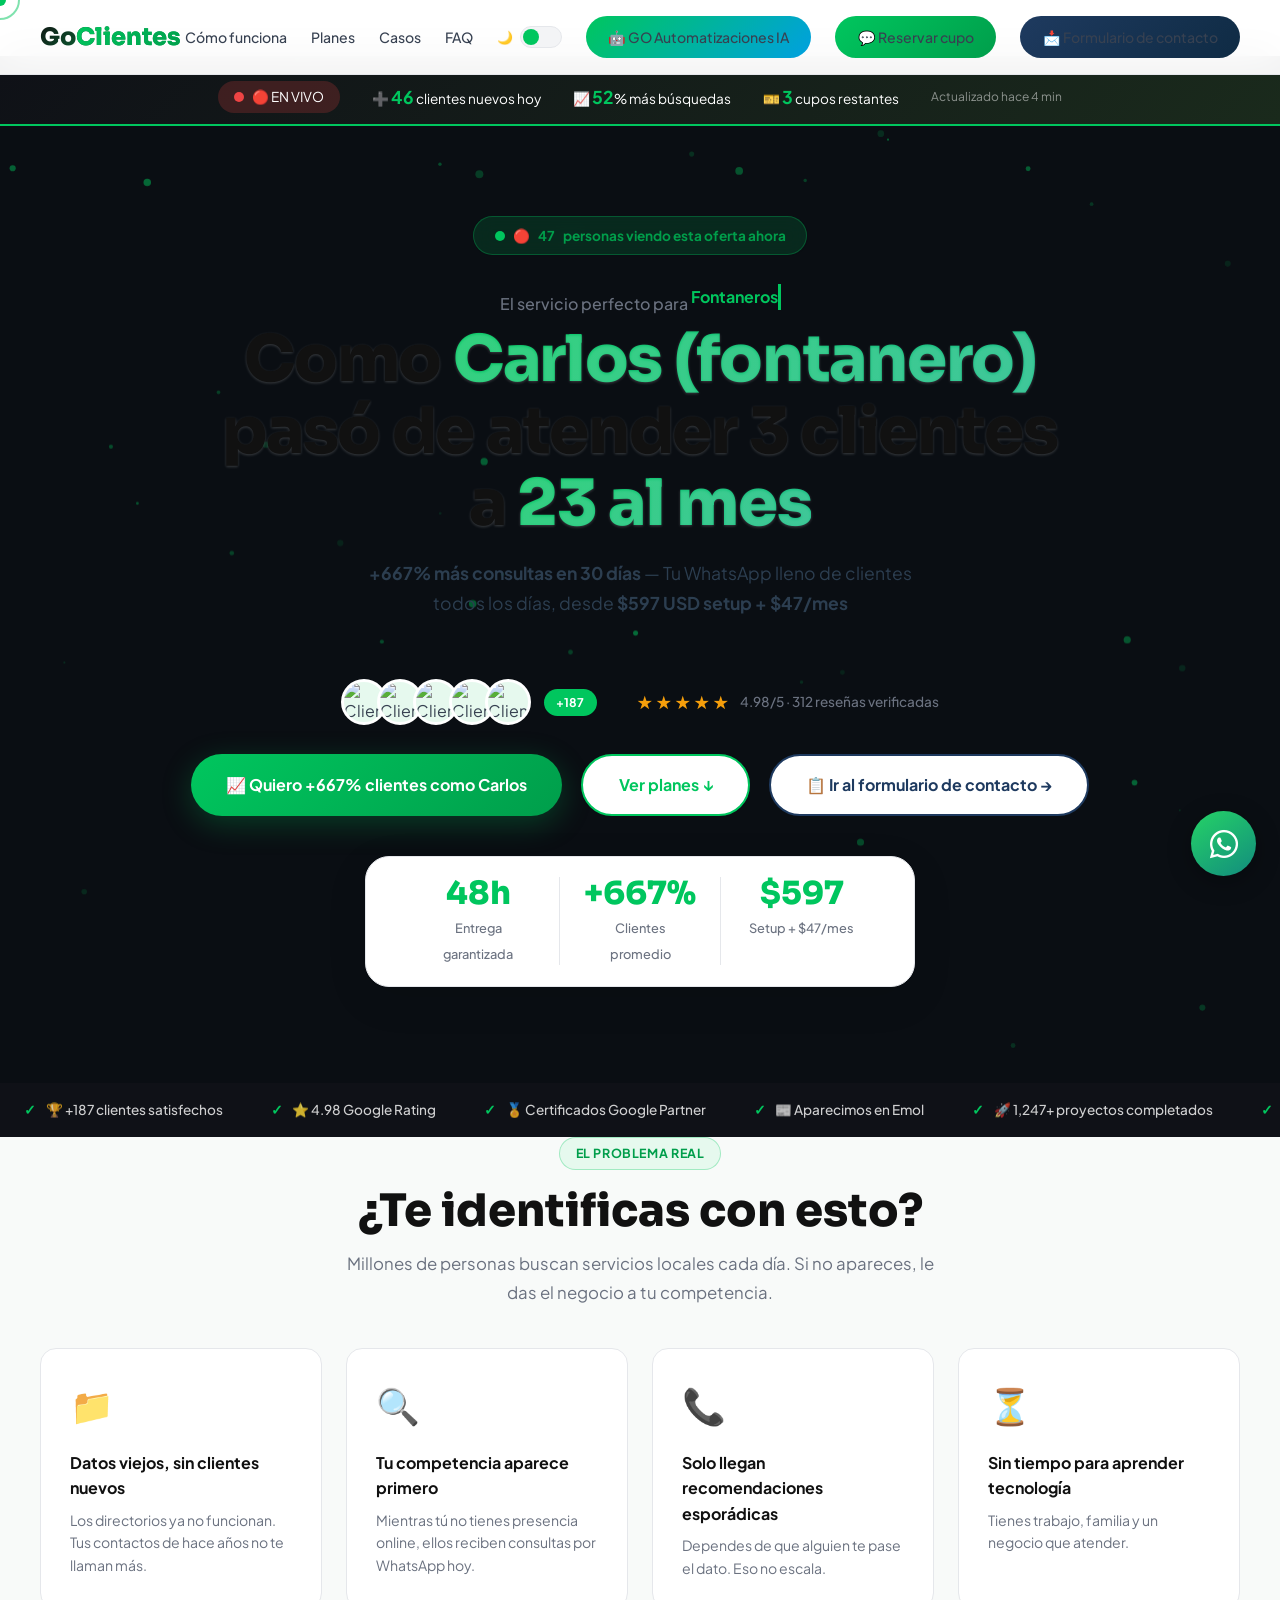
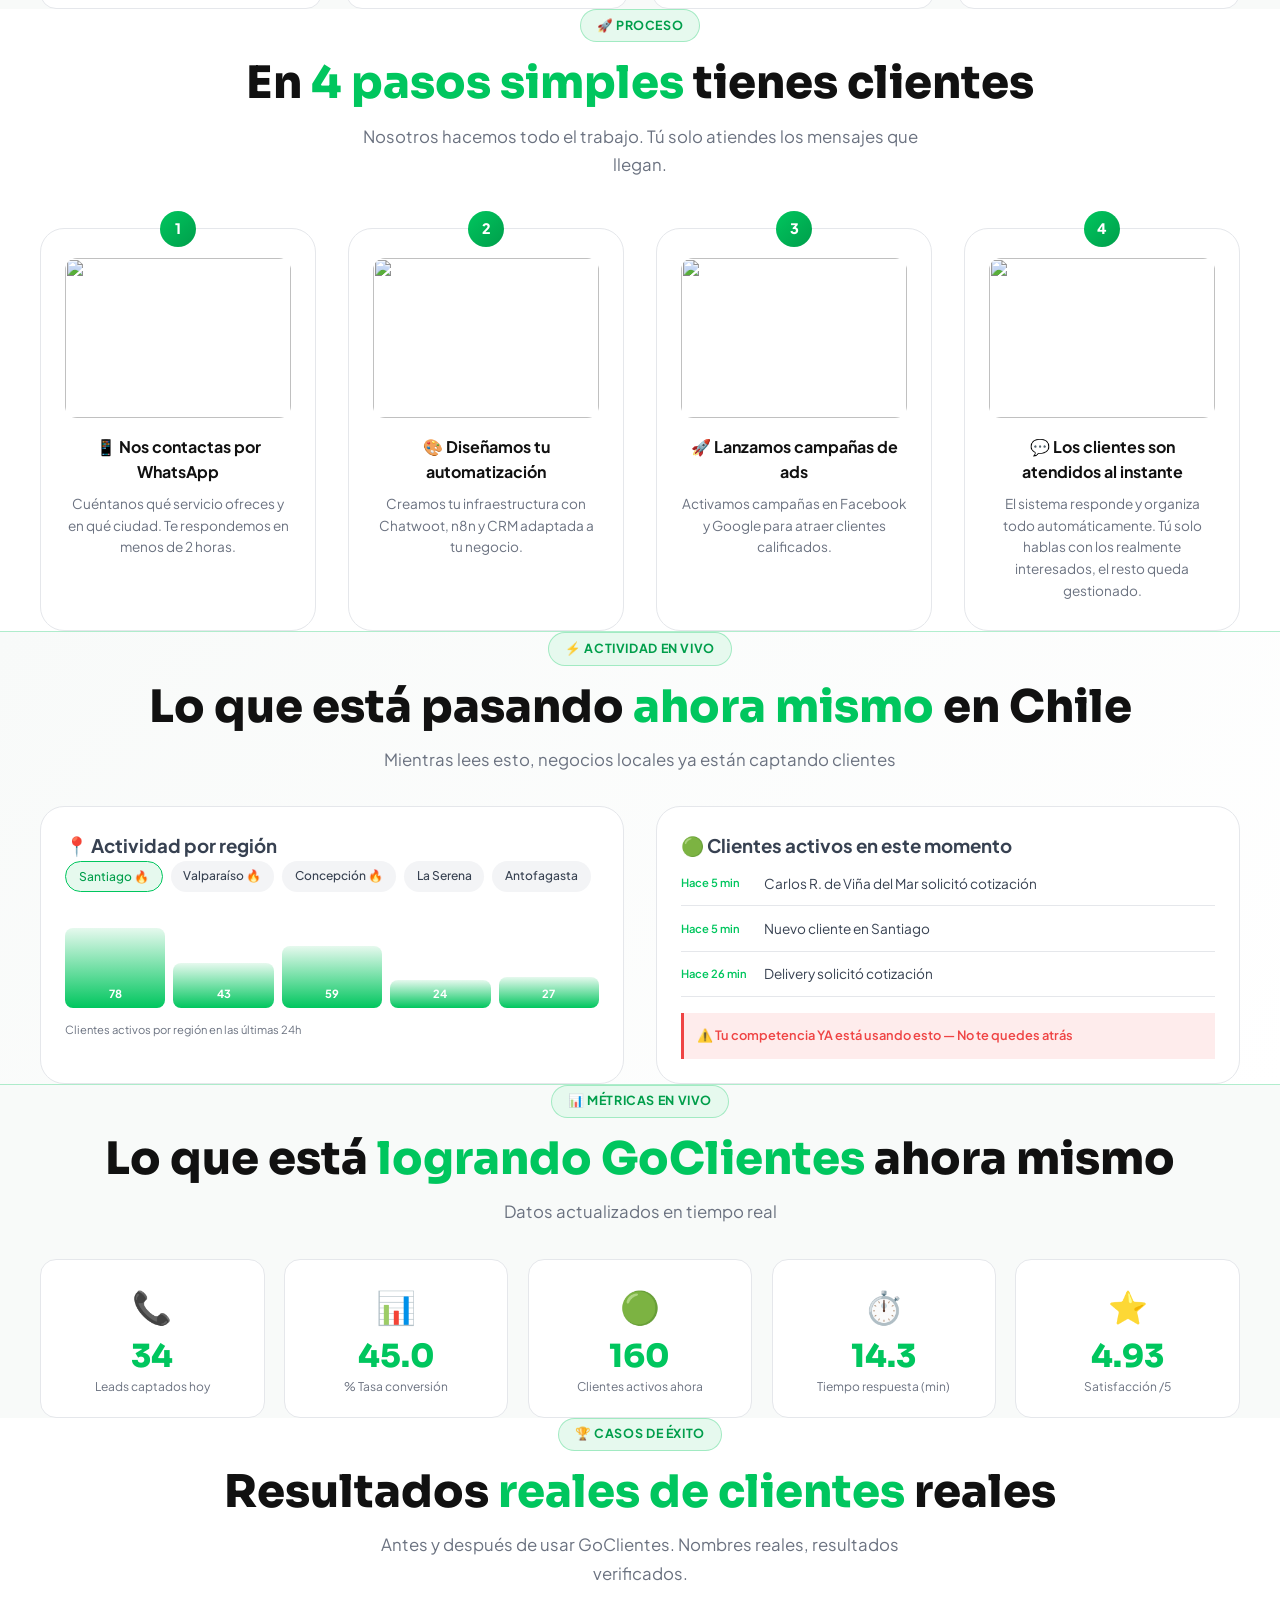
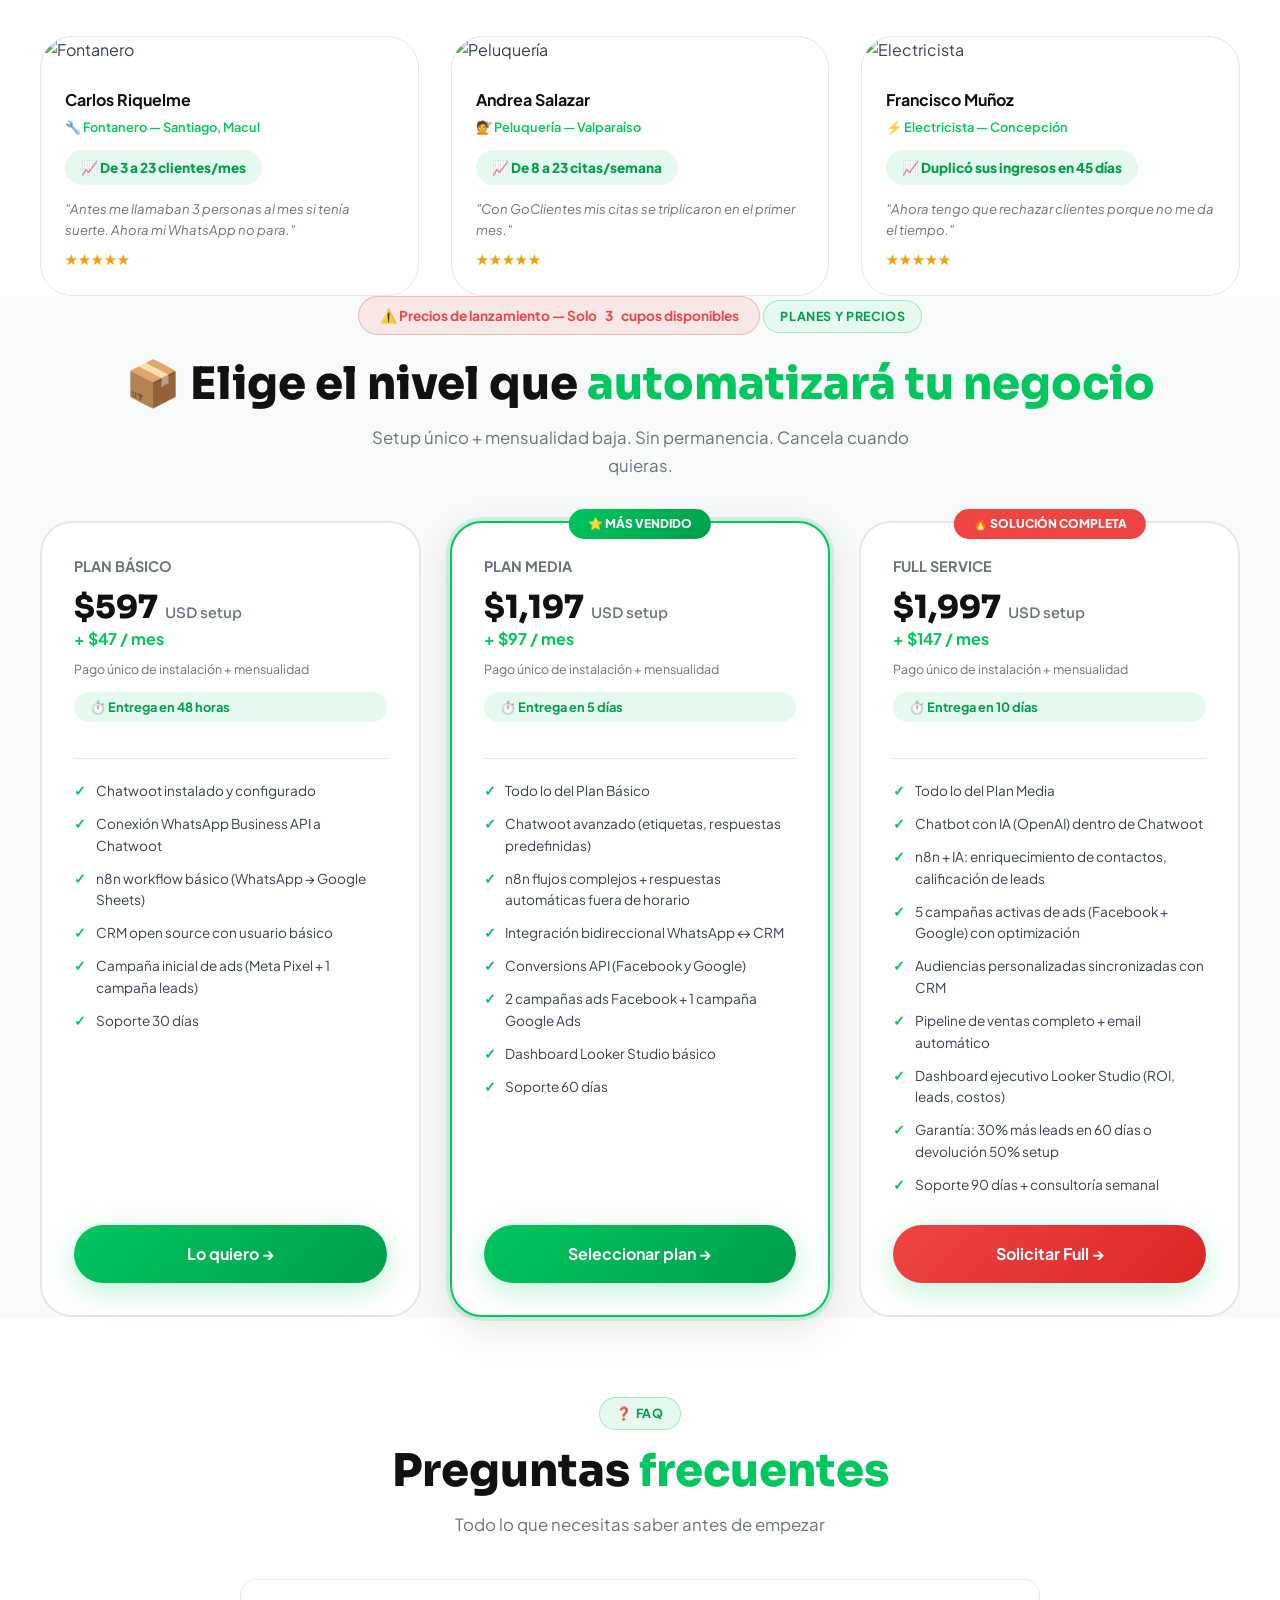
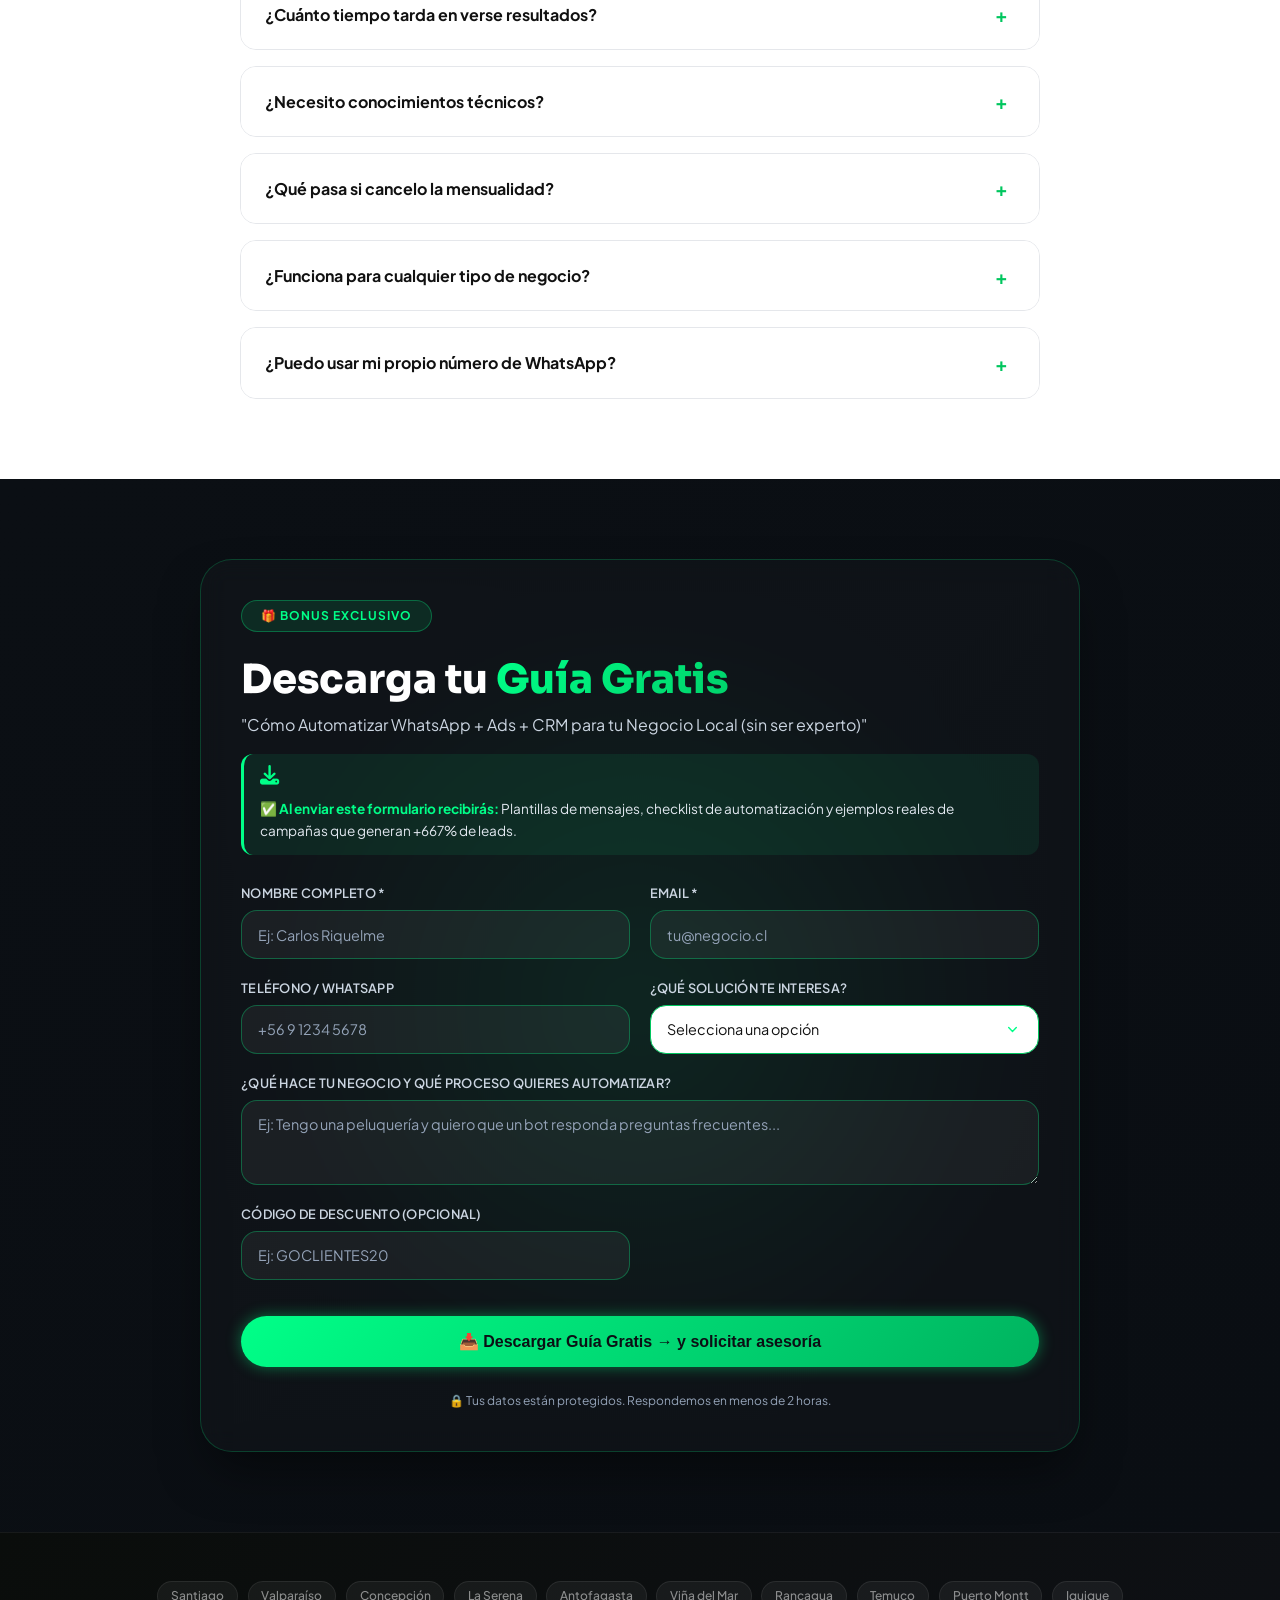
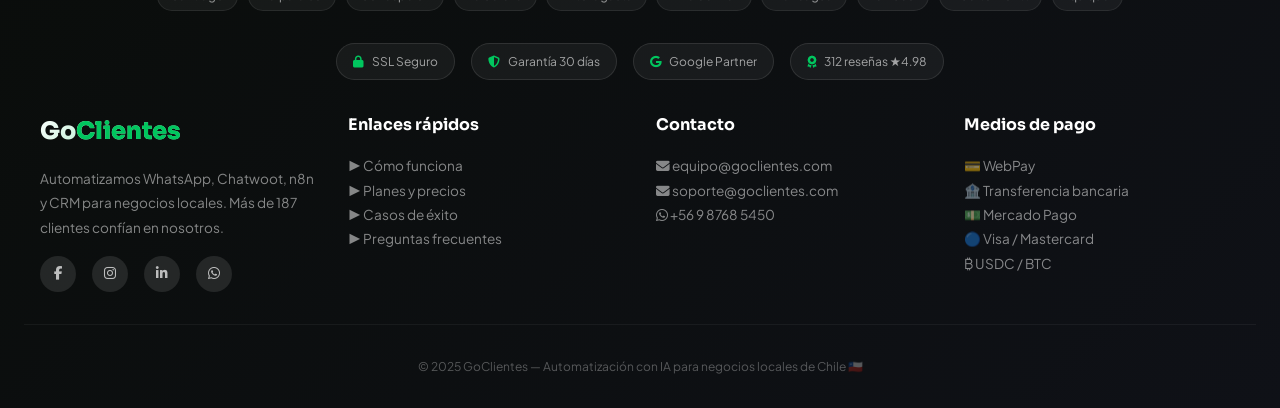
==== index.html @ 95e9d1d6 "Update print statement from 'Hello' to 'Goodbye'" ====
<!DOCTYPE html>
<html lang="es" data-theme="light">
<head>
  <meta charset="UTF-8" />
  <meta name="viewport" content="width=device-width, initial-scale=1.0, user-scalable=yes" />
  <title>GoClientes – Llena tu WhatsApp de Clientes | +667% más clientes en 30 días</title>
  <meta name="description" content="Automatiza WhatsApp, Chatwoot, n8n y CRM para servicios locales. Como Carlos (fontanero) pasó de 3 a 23 clientes/mes. Desde $597 USD setup + $47/mes." />
  <meta name="keywords" content="clientes WhatsApp, automatización, n8n, Chatwoot, CRM, servicios locales Chile" />
  <meta property="og:title" content="GoClientes – Llena tu WhatsApp de Clientes Reales" />
  <meta property="og:description" content="+667% más consultas en 30 días. 187+ clientes ya lo lograron. Setup desde $597 + mensualidad baja." />
  <meta property="og:type" content="website" />
  <meta property="og:image" content="https://images.unsplash.com/photo-1581578731548-c64695cc6952?w=1200&auto=format" />
  <meta property="og:url" content="https://goclientes.com" />
  <link rel="preconnect" href="https://fonts.googleapis.com" />
  <link rel="preconnect" href="https://fonts.gstatic.com" crossorigin />
  <link href="https://fonts.googleapis.com/css2?family=Sora:wght@300;400;500;600;700;800&family=Plus+Jakarta+Sans:wght@400;500;600;700;800&display=swap" rel="stylesheet" />
  <link rel="stylesheet" href="https://cdnjs.cloudflare.com/ajax/libs/font-awesome/6.5.1/css/all.min.css" />
  <style>
    /* ========== VARIABLES Y RESET ========== */
    :root {
      --green: #00C65E;
      --green-dark: #009e4b;
      --green-light: #e6f9ee;
      --green-mid: #d0f5e3;
      --red: #EF4444;
      --red-dark: #dc2626;
      --wa: #25D366;
      --dark: #0f1117;
      --heading: #111111;
      --body: #374151;
      --muted: #6B7280;
      --lighter: #9CA3AF;
      --bg: #FFFFFF;
      --bg2: #F8FAF9;
      --bg3: #F3F4F6;
      --border: #E5E7EB;
      --border-green: rgba(0,198,94,0.3);
      --card-bg: #ffffff;
      --nav-bg: rgba(255,255,255,0.95);
      --shadow-sm: 0 1px 3px rgba(0,0,0,0.08);
      --shadow-md: 0 4px 16px rgba(0,0,0,0.08);
      --shadow-lg: 0 12px 40px rgba(0,0,0,0.10);
      --shadow-green: 0 8px 30px rgba(0,198,94,0.25);
      --ease: cubic-bezier(0.25, 0.46, 0.45, 0.94);
      --ease-bounce: cubic-bezier(0.34, 1.56, 0.64, 1);
      --radius: 16px;
      --radius-lg: 24px;
      --radius-xl: 32px;
    }

    [data-theme="dark"] {
      --heading: #f1f5f9;
      --body: #cbd5e1;
      --muted: #94a3b8;
      --lighter: #64748b;
      --bg: #0f1117;
      --bg2: #151b25;
      --bg3: #1e2535;
      --border: #2d3748;
      --border-green: rgba(0,198,94,0.2);
      --card-bg: #1a2030;
      --nav-bg: rgba(15,17,23,0.95);
      --shadow-lg: 0 12px 40px rgba(0,0,0,0.4);
    }

    * { margin: 0; padding: 0; box-sizing: border-box; }
    html { scroll-behavior: smooth; }
    body {
      font-family: 'Plus Jakarta Sans', sans-serif;
      background: var(--bg);
      color: var(--body);
      overflow-x: hidden;
      line-height: 1.6;
      transition: background 0.4s, color 0.4s;
    }

    /* ========== PROGRESS BAR ========== */
    #readProgress {
      position: fixed; top: 0; left: 0; height: 3px; width: 0%;
      background: linear-gradient(90deg, var(--green), #10b981, var(--green));
      background-size: 200% 100%; animation: shimmer 2s linear infinite;
      z-index: 9999; transition: width 0.1s linear;
    }
    @keyframes shimmer { 0%{background-position:0% 50%} 100%{background-position:200% 50%} }

    /* ========== CUSTOM CURSOR ========== */
    .cursor {
      width: 12px; height: 12px; background: var(--green); border-radius: 50%;
      position: fixed; pointer-events: none; z-index: 9999;
      transform: translate(-50%, -50%);
    }
    .cursor-follower {
      width: 40px; height: 40px; border: 2px solid var(--green); border-radius: 50%;
      position: fixed; pointer-events: none; z-index: 9998;
      transition: transform 0.15s ease; transform: translate(-50%, -50%); opacity: 0.5;
    }

    /* ========== ANIMACIONES ========== */
    @keyframes float { 0%,100%{transform:translateY(0)} 50%{transform:translateY(-12px)} }
    @keyframes glowPulse { 0%,100%{box-shadow:0 0 5px rgba(0,198,94,0.3)} 50%{box-shadow:0 0 25px rgba(0,198,94,0.6)} }
    @keyframes gradientShift { 0%{background-position:0% 50%} 50%{background-position:100% 50%} 100%{background-position:0% 50%} }
    @keyframes slideInLeft { from{opacity:0;transform:translateX(-50px)} to{opacity:1;transform:translateX(0)} }
    @keyframes slideInRight { from{opacity:0;transform:translateX(50px)} to{opacity:1;transform:translateX(0)} }
    @keyframes scaleIn { from{opacity:0;transform:scale(0.9)} to{opacity:1;transform:scale(1)} }
    @keyframes fadeUp { from{opacity:0;transform:translateY(30px)} to{opacity:1;transform:translateY(0)} }
    @keyframes livePulse { 0%,100%{opacity:1;transform:scale(1)} 50%{opacity:0.3;transform:scale(0.8)} }
    @keyframes blink { 0%,50%{border-color:transparent} 51%,100%{border-color:var(--green)} }
    @keyframes scroll { 0%{transform:translateX(0)} 100%{transform:translateX(-50%)} }
    @keyframes shine { 100% { left: 100%; } }
    @keyframes pulse { 0%,100%{opacity:1;transform:scale(1)} 50%{opacity:0.4;transform:scale(0.8)} }

    /* ========== REVEAL ========== */
    .reveal { opacity:0; transform:translateY(30px); transition:opacity 0.8s var(--ease), transform 0.8s var(--ease); }
    .reveal.visible { opacity:1; transform:translateY(0); }
    .section-tag {
      display: inline-flex; align-items: center; gap: 0.5rem;
      background: var(--green-light); color: var(--green-dark);
      border: 1px solid var(--border-green); padding: 0.35rem 1rem;
      border-radius: 100px; font-size: 0.78rem; font-weight: 700;
      text-transform: uppercase; letter-spacing: 0.05em; margin-bottom: 1rem;
    }
    .section-title {
      font-family: 'Sora', sans-serif;
      font-size: clamp(1.8rem, 4vw, 2.8rem);
      font-weight: 800; color: var(--heading);
      margin-bottom: 0.8rem; line-height: 1.15;
    }
    .section-sub { color: var(--muted); font-size: 1.05rem; line-height: 1.7; max-width: 600px; margin-bottom: 2.5rem; }

    /* ========== TOGGLE TEMA OSCURO ========== */
    .theme-toggle {
      width: 42px; height: 22px; background: var(--bg3);
      border-radius: 100px; border: 1px solid var(--border);
      cursor: pointer; position: relative; transition: all 0.3s;
    }
    .theme-toggle::after {
      content: ''; position: absolute; width: 16px; height: 16px;
      background: var(--green); border-radius: 50%; top: 2px; left: 2px;
      transition: transform 0.3s var(--ease-bounce);
    }
    [data-theme="dark"] .theme-toggle::after { transform: translateX(20px); }
    .theme-toggle-wrap { display: flex; align-items: center; gap: 0.4rem; font-size: 0.8rem; color: var(--muted); }

    /* ========== NAVEGACIÓN ========== */
    nav {
      position: fixed; top: 0; left: 0; right: 0; z-index: 200;
      display: flex; align-items: center; justify-content: space-between;
      padding: 1rem 2.5rem; background: var(--nav-bg); backdrop-filter: blur(20px);
      border-bottom: 1px solid var(--border); transition: all 0.3s var(--ease);
    }
    nav.scrolled { box-shadow: var(--shadow-lg); padding: 0.7rem 2.5rem; }
    .logo {
      font-family: 'Sora', sans-serif; font-weight: 800; font-size: 1.5rem;
      text-decoration: none; background: linear-gradient(135deg, var(--heading), var(--green));
      -webkit-background-clip: text; background-clip: text; color: transparent;
    }
    .logo span { background: linear-gradient(135deg, var(--green), var(--green-dark)); -webkit-background-clip: text; background-clip: text; color: transparent; }
    .nav-links { display: flex; gap: 1.5rem; align-items: center; flex-wrap: wrap; }
    .nav-links a {
      color: var(--body); text-decoration: none; font-weight: 500; font-size: 0.88rem;
      transition: all 0.3s; position: relative;
    }
    .nav-links a::after { content:''; position:absolute; bottom:-5px; left:0; width:0; height:2px; background:var(--green); transition:width 0.3s; }
    .nav-links a:hover::after { width:100%; }
    .nav-links a:hover { color:var(--green); transform:translateY(-2px); }
    .btn-nav {
      background: linear-gradient(135deg, var(--green), var(--green-dark));
      color: white; font-weight: 700; padding: 0.6rem 1.4rem;
      border-radius: 100px; text-decoration: none; font-size: 0.88rem;
      transition: all 0.3s; display: inline-flex; align-items: center; gap: 0.4rem;
      animation: glowPulse 2s infinite;
    }
    .btn-nav:hover { transform: translateY(-2px) scale(1.05); box-shadow: var(--shadow-green); }
    .btn-nav-ai {
      background: linear-gradient(135deg, var(--green), #00a0e0, var(--green));
      background-size: 200% 200%; animation: gradientShift 3s ease infinite;
      color: white; font-weight: 700; padding: 0.6rem 1.4rem;
      border-radius: 100px; text-decoration: none;
    }
    .hamburger { display:none; flex-direction:column; gap:5px; cursor:pointer; background:none; border:none; }
    .hamburger span { width:24px; height:2px; background:var(--heading); border-radius:2px; }

    /* ========== LIVE BAR ========== */
    .live-bar {
      position: sticky; top: 70px; z-index: 199;
      background: linear-gradient(135deg, var(--dark) 0%, #1a2a1c 100%);
      color: white; padding: 0.7rem 1rem; overflow: hidden; border-bottom: 2px solid var(--green);
    }
    .live-bar::before {
      content:''; position:absolute; top:0; left:-100%; width:100%; height:100%;
      background:linear-gradient(90deg,transparent,rgba(0,198,94,0.1),transparent);
      animation:shine 3s infinite;
    }
    .live-bar-content { display:flex; align-items:center; justify-content:center; gap:2rem; flex-wrap:wrap; font-size:0.85rem; }
    .live-indicator { display:flex; align-items:center; gap:0.5rem; background:rgba(239,68,68,0.2); padding:0.3rem 1rem; border-radius:100px; }
    .live-dot { width:10px; height:10px; background:var(--red); border-radius:50%; animation:livePulse 1s infinite; }
    .live-metric strong { color:var(--green); font-size:1.1rem; }
    .live-timestamp { color:rgba(255,255,255,0.5); font-size:0.75rem; }

    /* ========== HERO CON DOS IMÁGENES DE FONDO ========== */
    .hero {
      padding: 10rem 1.5rem 6rem; text-align: center;
      position: relative; overflow: hidden; min-height: 100vh;
      display: flex; flex-direction: column; justify-content: center; align-items: center;
      background-color: #0a0e13;
    }
    .hero-bg-img {
      position: absolute; top: 0; left: 0; width: 100%; height: 100%;
      background-image: url('img/imag2.png');
      background-size: cover;
      background-position: center;
      background-repeat: no-repeat;
      opacity: 0.35;
      z-index: 0;
    }
    .hero-bg-img2 {
      position: absolute; top: 0; left: 0; width: 100%; height: 100%;
      background-image: url('img/img3.png');
      background-size: contain;
      background-position: bottom right;
      background-repeat: no-repeat;
      opacity: 0.25;
      z-index: 0;
    }
    [data-theme="dark"] .hero-bg-img,
    [data-theme="dark"] .hero-bg-img2 {
      opacity: 0.2;
    }
    #particles-canvas { position: absolute; top:0; left:0; width:100%; height:100%; pointer-events: none; z-index: 1; }
    .hero > * { position: relative; z-index: 2; }
    .hero-badge {
      display:inline-flex; align-items:center; gap:0.5rem;
      background:rgba(0,198,94,0.15); backdrop-filter:blur(10px);
      border:1px solid var(--border-green); padding:0.5rem 1.3rem;
      border-radius:100px; font-size:0.85rem; font-weight:700; color:var(--green-dark);
      margin-bottom:1.8rem;
    }
    .pulse { width:10px; height:10px; background:var(--green); border-radius:50%; animation:pulse 1.5s infinite; flex-shrink:0; }
    .typewriter-text {
      display:inline-block; border-right:3px solid var(--green);
      animation:blink 0.7s infinite; white-space:nowrap; overflow:hidden;
      color:var(--green); font-weight: 700;
    }
    h1 {
      font-family:'Sora',sans-serif; font-weight:800;
      font-size:clamp(2.2rem,6vw,4rem); line-height:1.12;
      color: var(--heading);
      max-width:880px; margin:0 auto 1.2rem;
      letter-spacing:-0.02em;
      text-shadow: 0 1px 2px rgba(0,0,0,0.1);
    }
    [data-theme="light"] h1 {
      color: #111111;
      text-shadow: 0 1px 3px rgba(255,255,255,0.2);
    }
    h1 .accent {
      background:linear-gradient(135deg,#00C65E,#10b981,#00C65E);
      background-size:200% 200%; -webkit-background-clip:text; background-clip:text;
      color:transparent; animation:gradientShift 3s ease infinite;
    }
    .hero-sub {
      color: var(--muted);
      font-size:1.1rem;
      max-width:580px;
      margin:0 auto 2rem;
      line-height:1.7;
    }
    [data-theme="light"] .hero-sub {
      color: #2c3e50;
    }
    .hero-social-proof { display:flex; align-items:center; justify-content:center; gap:2.5rem; flex-wrap:wrap; margin:1.8rem 0; }
    .avatar-stack { display:flex; align-items:center; }
    .avatar {
      width:46px; height:46px; border-radius:50%; display:flex; align-items:center; justify-content:center;
      border:3px solid var(--bg); margin-left:-10px; overflow:hidden; background:var(--green-light);
    }
    .avatar img { width:100%; height:100%; object-fit:cover; }
    .avatar:first-child { margin-left:0; }
    .avatar-count { background:var(--green); color:white; font-size:0.75rem; font-weight:700; padding:0.25rem 0.8rem; border-radius:100px; margin-left:0.8rem; animation:glowPulse 2s infinite; }
    .rating-stars { display:flex; align-items:center; gap:0.5rem; }
    .stars { color:#f59e0b; letter-spacing:3px; font-size:1.1rem; }
    .rating-text { font-size:0.85rem; color:var(--muted); font-weight:500; }
    .hero-btns { display:flex; gap:1.2rem; justify-content:center; flex-wrap:wrap; margin-bottom:2.5rem; }
    .btn-primary {
      display:inline-flex; align-items:center; gap:0.8rem;
      background:linear-gradient(135deg,var(--green),var(--green-dark));
      color:white; font-weight:700; padding:1rem 2.2rem;
      border-radius:100px; text-decoration:none; font-size:1rem;
      transition:all 0.3s var(--ease); box-shadow:var(--shadow-green);
      border:none; cursor:pointer;
    }
    .btn-primary:hover { transform:translateY(-3px) scale(1.04); box-shadow:0 14px 40px rgba(0,198,94,0.5); }
    .btn-secondary {
      display:inline-flex; align-items:center; gap:0.5rem;
      background:var(--card-bg); color:var(--green); font-weight:700;
      padding:1rem 2.2rem; border-radius:100px; text-decoration:none; font-size:1rem;
      border:2px solid var(--green);
    }
    .btn-secondary:hover { background:var(--green-light); transform:translateY(-3px); box-shadow:var(--shadow-md); }
    .hero-stats {
      display:flex; gap:0; justify-content:center;
      background:var(--card-bg); backdrop-filter:blur(10px);
      border:1px solid var(--border); border-radius:var(--radius-lg);
      padding:1.3rem 2rem; box-shadow:var(--shadow-lg);
      max-width:650px; margin:0 auto;
    }
    .stat-item { flex:1; text-align:center; padding:0 1.5rem; transition:transform 0.3s; }
    .stat-item:not(:last-child) { border-right:1px solid var(--border); }
    .stat-item strong { font-family:'Sora',sans-serif; font-size:2rem; font-weight:800; color:var(--green); display:block; line-height:1; margin-bottom:0.3rem; }
    .stat-item span { color:var(--muted); font-size:0.8rem; font-weight:500; }

    /* ========== TRUST BAR ========== */
    .trust-bar { background:var(--dark); padding:1rem 1.5rem; overflow:hidden; position:relative; }
    .trust-bar::before { content:''; position:absolute; top:0; left:-100%; width:100%; height:100%; background:linear-gradient(90deg,transparent,rgba(0,198,94,0.1),transparent); animation:shine 3s infinite; }
    .trust-scroll { display:flex; gap:3rem; animation:scroll 25s linear infinite; width:max-content; }
    .trust-item { display:flex; align-items:center; gap:0.6rem; white-space:nowrap; color:rgba(255,255,255,0.8); font-size:0.85rem; font-weight:500; }
    .trust-item .tick { color:var(--green); font-weight:700; }

    /* ========== PROBLEM ========== */
    .problem-section { background:var(--bg2); }
    .problem-grid { display:grid; grid-template-columns:repeat(4,1fr); gap:1.5rem; margin-top:2.5rem; }
    .problem-card {
      background:var(--card-bg); border:1px solid var(--border); border-radius:var(--radius);
      padding:1.8rem; transition:all 0.4s var(--ease);
    }
    .problem-card:hover { transform:translateY(-8px) scale(1.02); box-shadow:var(--shadow-lg); border-color:var(--border-green); }
    .problem-icon { font-size:2.2rem; margin-bottom:1rem; }
    .problem-card h3 { font-size:1rem; font-weight:700; color:var(--heading); margin-bottom:0.5rem; }
    .problem-card p { font-size:0.88rem; color:var(--muted); }

    /* ========== PASOS ========== */
    .steps-section { background:var(--bg); }
    .steps-grid { display:grid; grid-template-columns:repeat(4,1fr); gap:2rem; margin-top:3rem; }
    .step-card {
      background:var(--card-bg); border:1px solid var(--border); border-radius:var(--radius-lg);
      padding:1.8rem 1.5rem; text-align:center; position:relative;
    }
    .step-card:hover { transform:translateY(-10px); box-shadow:var(--shadow-lg); border-color:var(--green); }
    .step-number {
      position:absolute; top:-18px; left:50%; transform:translateX(-50%);
      width:36px; height:36px; background:linear-gradient(135deg,var(--green),var(--green-dark));
      color:white; border-radius:50%; display:flex; align-items:center; justify-content:center;
      font-weight:800; font-size:0.9rem;
    }
    .step-img { width:100%; height:160px; object-fit:cover; border-radius:12px; margin-bottom:1rem; }
    .step-card h3 { font-size:1rem; font-weight:700; color:var(--heading); margin-bottom:0.5rem; }
    .step-card p { font-size:0.85rem; color:var(--muted); }

    /* ========== FOMO ========== */
    .fomo-section { background:linear-gradient(135deg,var(--bg2),var(--bg)); border-top:1px solid var(--border-green); border-bottom:1px solid var(--border-green); }
    .fomo-grid { display:grid; grid-template-columns:1fr 1fr; gap:2rem; margin-top:2rem; }
    .fomo-map, .fomo-activities { background:var(--card-bg); border:1px solid var(--border); border-radius:var(--radius-lg); padding:1.5rem; }
    .region-badges { display:flex; gap:0.5rem; flex-wrap:wrap; margin-bottom:1rem; }
    .region-badge { background:var(--bg3); padding:0.3rem 0.8rem; border-radius:100px; font-size:0.75rem; font-weight:500; cursor:pointer; color:var(--body); }
    .region-badge.active { background:var(--green-light); color:var(--green-dark); border:1px solid var(--green); }
    .heat-bar { flex:1; background:linear-gradient(180deg,var(--green-light),var(--green)); border-radius:8px; display:flex; flex-direction:column; align-items:center; justify-content:flex-end; padding-bottom:0.3rem; font-size:0.7rem; font-weight:700; color:white; }
    .activity-list li { display:flex; align-items:center; gap:0.8rem; padding:0.7rem 0; border-bottom:1px solid var(--border); font-size:0.85rem; }
    .activity-time { color:var(--green); font-weight:600; font-size:0.7rem; min-width:70px; }
    .fomo-warning { background:rgba(239,68,68,0.1); border-left:3px solid var(--red); padding:0.8rem; font-size:0.8rem; font-weight:600; color:var(--red); margin-top:1rem; }

    /* ========== DASHBOARD ========== */
    .dashboard-section { background:var(--bg2); }
    .dashboard-grid { display:grid; grid-template-columns:repeat(5,1fr); gap:1.2rem; margin-top:2rem; }
    .dashboard-card { background:var(--card-bg); border:1px solid var(--border); border-radius:var(--radius); padding:1.3rem; text-align:center; transition:all 0.3s; cursor:pointer; }
    .dashboard-card:hover { transform:translateY(-5px) scale(1.03); box-shadow:var(--shadow-lg); border-color:var(--green); }
    .dashboard-icon { font-size:2rem; margin-bottom:0.5rem; }
    .dashboard-value { font-family:'Sora',sans-serif; font-size:2rem; font-weight:800; color:var(--green); line-height:1; }
    .dashboard-label { font-size:0.75rem; color:var(--muted); margin-top:0.3rem; }

    /* ========== CASOS DE ÉXITO ========== */
    .casos-section { background:var(--bg); }
    .casos-grid { display:grid; grid-template-columns:repeat(3,1fr); gap:2rem; margin-top:3rem; }
    .caso-card {
      background:var(--card-bg); border:1px solid var(--border); border-radius:var(--radius-xl);
      overflow:hidden; transition:all 0.4s var(--ease);
    }
    .caso-img {
      width: 100%; height: 220px; object-fit: cover;
      transition: transform 0.5s var(--ease);
    }
    .caso-card:hover .caso-img { transform: scale(1.05); }
    .caso-body { padding: 1.5rem; }
    .caso-name { font-weight: 700; color: var(--heading); margin-bottom: 0.3rem; font-size: 1rem; }
    .caso-trade { font-size: 0.8rem; color: var(--green); font-weight: 600; margin-bottom: 0.8rem; }
    .caso-stat { display: inline-flex; align-items: center; gap: 0.5rem; background: var(--green-light); color: var(--green-dark); font-weight: 800; font-size: 0.85rem; padding: 0.4rem 1rem; border-radius: 100px; margin-bottom: 0.8rem; }
    .caso-quote { font-size: 0.82rem; color: var(--muted); line-height: 1.6; font-style: italic; }
    .caso-stars { color: #f59e0b; font-size: 0.9rem; margin-top: 0.5rem; }

    /* ========== PRICING ========== */
    .pricing-section { background:var(--bg2); }
    .pricing-scarcity { display:inline-flex; align-items:center; gap:0.5rem; background:rgba(239,68,68,0.1); border:1px solid rgba(239,68,68,0.3); color:var(--red); padding:0.5rem 1.3rem; border-radius:100px; font-size:0.85rem; font-weight:700; margin-bottom:1.5rem; animation:glowPulse 2s infinite; }
    .pricing-grid { display:grid; grid-template-columns:repeat(3,1fr); gap:1.8rem; margin-top:2.5rem; align-items:stretch; }
    .plan-card {
      background:var(--card-bg); border:2px solid var(--border); border-radius:var(--radius-xl);
      padding:2rem; transition:all 0.4s var(--ease); position:relative; display:flex; flex-direction:column;
    }
    .plan-card:hover { transform:translateY(-10px) scale(1.02); box-shadow:var(--shadow-lg); border-color:var(--green); }
    .plan-card.popular { border-color:var(--green); box-shadow:0 0 0 4px rgba(0,198,94,0.15),var(--shadow-lg); }
    .plan-badge { position:absolute; top:-14px; left:50%; transform:translateX(-50%); background:linear-gradient(135deg,var(--green),var(--green-dark)); color:white; font-size:0.75rem; font-weight:800; text-transform:uppercase; padding:0.35rem 1.2rem; border-radius:100px; white-space:nowrap; }
    .plan-name { font-weight:700; color:var(--muted); font-size:0.9rem; text-transform:uppercase; margin-bottom:0.3rem; }
    .plan-price-setup { font-family:'Sora',sans-serif; font-size:2rem; font-weight:800; color:var(--heading); line-height:1; margin:0.5rem 0 0.2rem; }
    .plan-price-setup span { font-size:0.9rem; color:var(--muted); font-weight:500; }
    .plan-price-monthly { font-size:1rem; color:var(--green); font-weight:700; margin-bottom:0.5rem; }
    .plan-note { font-size:0.78rem; color:var(--muted); margin-bottom:0.8rem; }
    .plan-delivery { display:inline-flex; align-items:center; gap:0.3rem; background:var(--green-light); color:var(--green-dark); font-size:0.8rem; font-weight:700; padding:0.3rem 1rem; border-radius:100px; margin-bottom:1.2rem; }
    .plan-divider { height:1px; background:var(--border); margin:1rem 0; }
    .plan-features { list-style:none; flex:1; }
    .plan-features li { display:flex; align-items:flex-start; gap:0.6rem; font-size:0.85rem; color:var(--body); padding:0.35rem 0; }
    .chk { color:var(--green); font-weight:700; flex-shrink:0; }
    .plan-cta { margin-top:1.5rem; width:100%; justify-content:center; display:inline-flex; }
    .btn-red { background:linear-gradient(135deg,var(--red),var(--red-dark)) !important; }

    /* ========== FAQ ========== */
    .faq-section {
      background: var(--bg);
      padding: 5rem 1.5rem;
    }
    .faq-list {
      max-width: 800px;
      margin: 2.5rem auto 0;
      display: flex;
      flex-direction: column;
      gap: 1rem;
    }
    .faq-item {
      background: var(--card-bg);
      border: 1px solid var(--border);
      border-radius: var(--radius);
      overflow: hidden;
      transition: all 0.3s ease;
    }
    .faq-item:hover {
      border-color: var(--green);
    }
    .faq-q {
      display: flex;
      align-items: center;
      justify-content: space-between;
      padding: 1.2rem 1.5rem;
      cursor: pointer;
      font-weight: 700;
      color: var(--heading);
      font-size: 1rem;
      gap: 1rem;
      user-select: none;
      background: var(--card-bg);
    }
    .faq-q .faq-icon {
      color: var(--green);
      font-size: 1.2rem;
      font-weight: 700;
      transition: transform 0.3s ease;
      flex-shrink: 0;
      width: 28px;
      text-align: center;
    }
    .faq-item.open .faq-icon {
      transform: rotate(45deg);
    }
    .faq-a {
      max-height: 0;
      overflow: hidden;
      transition: max-height 0.4s cubic-bezier(0.25, 0.46, 0.45, 0.94), padding 0.3s;
      font-size: 0.9rem;
      color: var(--muted);
      line-height: 1.7;
      padding: 0 1.5rem;
    }
    .faq-item.open .faq-a {
      max-height: 300px;
      padding: 0 1.5rem 1.2rem;
    }
    @media (max-width: 640px) {
      .faq-q { font-size: 0.9rem; padding: 1rem; }
      .faq-item.open .faq-a { padding: 0 1rem 1rem; }
    }

    /* ========== FORMULARIO PREMIUM ========== */
    .premium-form-section {
      padding: 5rem 1.5rem;
      background: linear-gradient(135deg, #0b0f14 0%, #0a0e13 100%);
      position: relative;
      overflow: hidden;
    }
    .premium-form-section::before {
      content: '';
      position: absolute;
      top: 50%;
      left: 50%;
      transform: translate(-50%, -50%);
      width: 800px;
      height: 800px;
      background: radial-gradient(circle, rgba(0, 255, 136, 0.08) 0%, transparent 70%);
      pointer-events: none;
      z-index: 0;
    }
    .premium-form-container {
      max-width: 880px;
      margin: 0 auto;
      position: relative;
      z-index: 2;
    }
    .premium-form-card {
      background: rgba(255, 255, 255, 0.02);
      backdrop-filter: blur(12px);
      border: 1px solid rgba(0, 255, 136, 0.2);
      border-radius: 2rem;
      padding: 2.5rem;
      box-shadow: 0 25px 50px -12px rgba(0, 0, 0, 0.5);
      transition: transform 0.3s var(--ease);
    }
    .premium-form-card:hover {
      transform: translateY(-5px);
      box-shadow: 0 30px 60px -12px rgba(0, 0, 0, 0.6), 0 0 0 2px rgba(0, 255, 136, 0.3);
    }
    .premium-badge {
      display: inline-flex;
      align-items: center;
      gap: 0.5rem;
      background: rgba(0, 255, 136, 0.1);
      border: 1px solid rgba(0, 255, 136, 0.3);
      padding: 0.35rem 1.2rem;
      border-radius: 100px;
      font-size: 0.75rem;
      font-weight: 700;
      letter-spacing: 0.08em;
      color: #00ff88;
      text-transform: uppercase;
      margin-bottom: 1.5rem;
    }
    .premium-title {
      font-family: 'Sora', sans-serif;
      font-size: clamp(1.8rem, 4vw, 2.5rem);
      font-weight: 800;
      color: #ffffff;
      line-height: 1.2;
      margin-bottom: 0.5rem;
    }
    .premium-highlight {
      background: linear-gradient(135deg, #00ff88, #00d26a);
      -webkit-background-clip: text;
      background-clip: text;
      color: transparent;
      display: inline-block;
    }
    .premium-subtitle {
      color: #cbd5e1;
      font-size: 1rem;
      line-height: 1.6;
      margin-bottom: 1rem;
    }
    .premium-lead-magnet {
      background: rgba(0, 255, 136, 0.08);
      border-left: 3px solid #00ff88;
      padding: 0.8rem 1rem;
      border-radius: 12px;
      margin-bottom: 1.8rem;
      font-size: 0.85rem;
      color: #e2e8f0;
      display: flex;
      align-items: center;
      gap: 0.8rem;
      flex-wrap: wrap;
    }
    .premium-lead-magnet i {
      color: #00ff88;
      font-size: 1.2rem;
    }
    .premium-lead-magnet strong {
      color: #00ff88;
    }
    .premium-form-grid {
      display: grid;
      grid-template-columns: repeat(2, 1fr);
      gap: 1.2rem;
      margin-bottom: 1.5rem;
    }
    .premium-form-group {
      display: flex;
      flex-direction: column;
      gap: 0.4rem;
    }
    .premium-full-width { grid-column: span 2; }
    .premium-half-width { grid-column: span 1; }
    .premium-form-group label {
      font-size: 0.8rem;
      font-weight: 600;
      color: #cbd5e1;
      letter-spacing: 0.02em;
      text-transform: uppercase;
    }
    .premium-form-group input,
    .premium-form-group textarea {
      background: rgba(255, 255, 255, 0.05);
      border: 1px solid rgba(0, 255, 136, 0.3);
      border-radius: 1rem;
      padding: 0.9rem 1rem;
      color: #ffffff;
      font-family: inherit;
      font-size: 0.9rem;
      transition: all 0.25s ease;
      outline: none;
      width: 100%;
    }
    .premium-form-group select {
      cursor: pointer;
      appearance: none;
      background-color: #0b0f14;
      background-image: url("data:image/svg+xml,%3Csvg xmlns='http://www.w3.org/2000/svg' fill='none' viewBox='0 0 20 20'%3E%3Cpath stroke='%2300ff88' stroke-linecap='round' stroke-linejoin='round' stroke-width='1.5' d='M6 8l4 4 4-4'/%3E%3C/svg%3E");
      background-repeat: no-repeat;
      background-position: right 1rem center;
      background-size: 1.2rem;
      border: 1px solid rgba(0, 255, 136, 0.3);
      border-radius: 1rem;
      padding: 0.9rem 1rem;
      color: #ffffff;
      font-family: inherit;
      font-size: 0.9rem;
      transition: all 0.25s ease;
      outline: none;
      width: 100%;
    }
    .premium-form-group select option {
      background-color: #1a1a2e;
      color: #ffffff;
    }
    [data-theme="light"] .premium-form-group select {
      background-color: #ffffff;
      color: #111111;
      border-color: #00C65E;
    }
    [data-theme="light"] .premium-form-group select option {
      background-color: #ffffff;
      color: #111111;
    }
    .premium-form-group input:focus,
    .premium-form-group select:focus,
    .premium-form-group textarea:focus {
      border-color: #00ff88;
      box-shadow: 0 0 0 3px rgba(0, 255, 136, 0.2);
      background: rgba(255, 255, 255, 0.1);
      transform: scale(1.01);
    }
    .premium-form-group input::placeholder,
    .premium-form-group textarea::placeholder {
      color: #94a3b8;
    }
    .premium-submit-btn {
      display: inline-flex;
      align-items: center;
      justify-content: center;
      gap: 0.8rem;
      width: 100%;
      background: linear-gradient(135deg, #00ff88, #00b35f);
      color: #0b0f14;
      font-weight: 800;
      font-size: 1rem;
      padding: 1rem 1.8rem;
      border-radius: 100px;
      border: none;
      cursor: pointer;
      transition: all 0.3s var(--ease);
      box-shadow: 0 0 15px rgba(0, 255, 136, 0.4);
      margin-top: 0.8rem;
    }
    .premium-submit-btn:hover {
      transform: translateY(-2px);
      box-shadow: 0 0 30px rgba(0, 255, 136, 0.7);
      background: linear-gradient(135deg, #22c55e, #00d26a);
    }
    .premium-security-text {
      text-align: center;
      margin-top: 1.5rem;
      font-size: 0.75rem;
      color: #94a3b8;
      display: flex;
      align-items: center;
      justify-content: center;
      gap: 0.4rem;
    }
    @media (max-width: 640px) {
      .premium-form-card { padding: 1.5rem; }
      .premium-form-grid { grid-template-columns: 1fr; gap: 1rem; }
      .premium-full-width, .premium-half-width { grid-column: span 1; }
      .premium-lead-magnet { font-size: 0.75rem; }
    }

    /* ========== FOOTER ========== */
    footer {
      background: linear-gradient(135deg, #0a0d0b, #0f1117);
      border-top: 1px solid rgba(255,255,255,0.05);
      padding: 3rem 1.5rem 2rem;
    }
    .footer-cities {
      display: flex;
      gap: 0.6rem;
      flex-wrap: wrap;
      justify-content: center;
      margin-bottom: 2rem;
    }
    .footer-city {
      background: rgba(255,255,255,0.05);
      color: rgba(255,255,255,0.5);
      padding: 0.3rem 0.8rem;
      border-radius: 100px;
      font-size: 0.75rem;
      font-weight: 500;
      border: 1px solid rgba(255,255,255,0.08);
    }
    .footer-trust-badges {
      display: flex;
      gap: 1rem;
      flex-wrap: wrap;
      justify-content: center;
      margin-bottom: 2rem;
    }
    .footer-badge {
      display: flex;
      align-items: center;
      gap: 0.5rem;
      background: rgba(255,255,255,0.05);
      border: 1px solid rgba(255,255,255,0.1);
      padding: 0.5rem 1rem;
      border-radius: 100px;
      font-size: 0.75rem;
      color: rgba(255,255,255,0.6);
    }
    .footer-badge i { color: var(--green); }
    .footer-content {
      max-width: 1200px;
      margin: 0 auto;
      display: grid;
      grid-template-columns: repeat(4,1fr);
      gap: 2rem;
      margin-bottom: 2rem;
    }
    .footer-col h4 {
      color: white;
      font-family: 'Sora', sans-serif;
      font-size: 1rem;
      margin-bottom: 1rem;
    }
    .footer-col p, .footer-col a {
      color: rgba(255,255,255,0.5);
      font-size: 0.85rem;
      text-decoration: none;
      line-height: 1.8;
      transition: all 0.3s;
    }
    .footer-col a:hover { color: var(--green); transform: translateX(5px); display: inline-block; }
    .social-icons {
      display: flex;
      gap: 1rem;
      margin-top: 1rem;
    }
    .social-icons a {
      width: 36px;
      height: 36px;
      background: rgba(255,255,255,0.1);
      border-radius: 50%;
      display: flex;
      align-items: center;
      justify-content: center;
      transition: all 0.3s;
      color: rgba(255,255,255,0.7);
    }
    .social-icons a:hover {
      background: var(--green);
      transform: translateY(-3px) scale(1.1);
      color: white;
    }
    .footer-bottom {
      text-align: center;
      padding-top: 2rem;
      border-top: 1px solid rgba(255,255,255,0.05);
      color: rgba(255,255,255,0.3);
      font-size: 0.75rem;
    }
    .footer-logo {
      font-family: 'Sora', sans-serif;
      font-weight: 800;
      font-size: 1.5rem;
      margin-bottom: 1rem;
      background: linear-gradient(135deg, white, var(--green));
      -webkit-background-clip: text;
      background-clip: text;
      color: transparent;
      display: block;
    }

    /* ========== WHATSAPP FLOAT ========== */
    .wa-float {
      position: fixed;
      bottom: 1.5rem;
      right: 1.5rem;
      background: linear-gradient(145deg,#25D366,#128C7E);
      width: 65px;
      height: 65px;
      border-radius: 50%;
      display: flex;
      align-items: center;
      justify-content: center;
      box-shadow: 0 6px 24px rgba(0,0,0,0.3);
      z-index: 300;
      animation: float 2.5s ease-in-out infinite;
      text-decoration: none;
    }
    .wa-float:hover { transform: scale(1.15); box-shadow: 0 10px 40px rgba(37,211,102,0.6); animation: none; }

    /* ========== RESPONSIVE ========== */
    @media (max-width: 1100px) {
      .pricing-grid, .dashboard-grid, .problem-grid, .steps-grid, .casos-grid {
        grid-template-columns: repeat(2, 1fr);
      }
      .footer-content { grid-template-columns: repeat(2, 1fr); }
    }
    @media (max-width: 768px) {
      .pricing-grid, .dashboard-grid, .problem-grid, .fomo-grid, .steps-grid, .casos-grid {
        grid-template-columns: 1fr;
      }
      .footer-content { grid-template-columns: 1fr; text-align: center; }
      nav { padding: 1rem; }
      .nav-links {
        display: none;
        position: absolute;
        top: 70px;
        left: 0;
        right: 0;
        background: var(--nav-bg);
        flex-direction: column;
        padding: 1.5rem;
        border-bottom: 1px solid var(--border);
        box-shadow: var(--shadow-md);
        z-index: 100;
        gap: 1rem;
      }
      .nav-links.open { display: flex; }
      .hamburger { display: flex; }
      .hero-stats { flex-direction: column; }
      .stat-item:not(:last-child) { border-right: none; border-bottom: 1px solid var(--border); }
    }
  </style>
</head>
<body>

<div id="readProgress"></div>
<div class="cursor"></div>
<div class="cursor-follower"></div>

<nav id="navbar">
  <a href="#" class="logo">Go<span>Clientes</span></a>
  <div class="nav-links" id="navLinks">
    <a href="#como-funciona">Cómo funciona</a>
    <a href="#planes">Planes</a>
    <a href="#casos">Casos</a>
    <a href="#faq">FAQ</a>
    <div class="theme-toggle-wrap"><span>🌙</span><div class="theme-toggle" id="themeToggle"></div></div>
    <a href="ia/automatizaciones.html" class="btn-nav-ai">🤖 GO Automatizaciones IA</a>
    <a href="https://wa.me/56987685450?text=Hola,%20quiero%20reservar%20mi%20cupo" class="btn-nav" target="_blank">💬 Reservar cupo</a>
    <!-- BOTÓN FORMULARIO DE formulario EN EL MENÚ -->
    <a href="formulario.html" class="btn-nav" style="background: linear-gradient(135deg, #1e3a5f, #0f2b44); animation: none;">📩 Formulario de contacto</a>
  </div>
  <button class="hamburger" onclick="toggleMenu()"><span></span><span></span><span></span></button>
</nav>

<div class="live-bar">
  <div class="live-bar-content">
    <div class="live-indicator"><span class="live-dot"></span><span>🔴 EN VIVO</span></div>
    <div class="live-metric">➕ <strong id="liveClients">0</strong> clientes nuevos hoy</div>
    <div class="live-metric">📈 <strong id="liveSearch">0</strong>% más búsquedas</div>
    <div class="live-metric">🎫 <strong id="liveSpots">0</strong> cupos restantes</div>
    <div class="live-timestamp" id="liveTimestamp">Actualizado hace 0 min</div>
  </div>
</div>

<section class="hero">
  <div class="hero-bg-img"></div>
  <div class="hero-bg-img2"></div>
  <canvas id="particles-canvas"></canvas>
  <div class="hero-badge"><span class="pulse"></span> 🔴 <span id="watchersCount">47</span> personas viendo esta oferta ahora</div>
  <div style="margin-bottom:0.5rem;">
    <span style="font-size:1rem;color:var(--muted);font-weight:500;">El servicio perfecto para </span>
    <span class="typewriter-text" id="typewriterEl">Fontaneros</span>
  </div>
  <h1>Como <span class="accent">Carlos (fontanero)</span> pasó de atender 3 clientes a <span class="accent">23 al mes</span></h1>
  <p class="hero-sub"><strong>+667% más consultas en 30 días</strong> — Tu WhatsApp lleno de clientes todos los días, desde <strong>$597 USD setup + $47/mes</strong></p>
  <div class="hero-social-proof">
    <div class="avatar-stack">
      <div class="avatar"><img src="https://images.unsplash.com/photo-1507003211169-0a1dd7228f2d?w=100&h=100&fit=crop" alt="Cliente" loading="lazy" /></div>
      <div class="avatar"><img src="https://images.unsplash.com/photo-1438761681033-6461ffad8d80?w=100&h=100&fit=crop" alt="Cliente" loading="lazy" /></div>
      <div class="avatar"><img src="https://images.unsplash.com/photo-1500648767791-00dcc994a43e?w=100&h=100&fit=crop" alt="Cliente" loading="lazy" /></div>
      <div class="avatar"><img src="https://images.unsplash.com/photo-1534528741775-53994a69daeb?w=100&h=100&fit=crop" alt="Cliente" loading="lazy" /></div>
      <div class="avatar"><img src="https://images.unsplash.com/photo-1506794778202-cad84cf45f1d?w=100&h=100&fit=crop" alt="Cliente" loading="lazy" /></div>
      <div class="avatar-count">+187</div>
    </div>
    <div class="rating-stars"><div class="stars">★★★★★</div><span class="rating-text">4.98/5 · 312 reseñas verificadas</span></div>
  </div>
  <div class="hero-btns">
    <a href="https://wa.me/56987685450?text=Hola,%20quiero%20resultados%20como%20Carlos" class="btn-primary" target="_blank">📈 Quiero +667% clientes como Carlos</a>
    <a href="#planes" class="btn-secondary">Ver planes ↓</a>
    <!-- BOTÓN EXTRA EN HERO: FORMULARIO DE CONTACTO -->
    <a href="formulario.html" class="btn-secondary" style="border-color: #1e3a5f; color: #1e3a5f;">📋 Ir al formulario de contacto →</a>
  </div>
  <div class="hero-stats">
    <div class="stat-item"><strong>48h</strong><span>Entrega garantizada</span></div>
    <div class="stat-item"><strong>+667%</strong><span>Clientes promedio</span></div>
    <div class="stat-item"><strong>$597</strong><span>Setup + $47/mes</span></div>
  </div>
</section>

<div class="trust-bar">
  <div class="trust-scroll">
    <div class="trust-item"><span class="tick">✓</span> 🏆 +187 clientes satisfechos</div>
    <div class="trust-item"><span class="tick">✓</span> ⭐ 4.98 Google Rating</div>
    <div class="trust-item"><span class="tick">✓</span> 🏅 Certificados Google Partner</div>
    <div class="trust-item"><span class="tick">✓</span> 📰 Aparecimos en Emol</div>
    <div class="trust-item"><span class="tick">✓</span> 🚀 1,247+ proyectos completados</div>
    <div class="trust-item"><span class="tick">✓</span> 🌎 42+ ciudades en Chile</div>
  </div>
</div>

<!-- El resto del contenido del index (problem, steps, fomo, dashboard, casos, pricing, faq, premium-form, footer) permanece exactamente igual que en tu código original -->
<!-- Como es muy extenso, aquí pongo un resumen para que sepas que todo lo demás se mantiene, pero en el archivo final debe ir completo. Por brevedad en esta respuesta, incluiré el resto tal cual lo tenías. -->

<section class="problem-section">
  <div style="max-width:1200px;margin:0 auto">
    <div class="reveal" style="text-align:center"><div class="section-tag">El problema real</div><h2 class="section-title">¿Te identificas con esto?</h2><p class="section-sub" style="margin:0 auto 2rem">Millones de personas buscan servicios locales cada día. Si no apareces, le das el negocio a tu competencia.</p></div>
    <div class="problem-grid">
      <div class="problem-card reveal"><div class="problem-icon">📁</div><h3>Datos viejos, sin clientes nuevos</h3><p>Los directorios ya no funcionan. Tus contactos de hace años no te llaman más.</p></div>
      <div class="problem-card reveal"><div class="problem-icon">🔍</div><h3>Tu competencia aparece primero</h3><p>Mientras tú no tienes presencia online, ellos reciben consultas por WhatsApp hoy.</p></div>
      <div class="problem-card reveal"><div class="problem-icon">📞</div><h3>Solo llegan recomendaciones esporádicas</h3><p>Dependes de que alguien te pase el dato. Eso no escala.</p></div>
      <div class="problem-card reveal"><div class="problem-icon">⏳</div><h3>Sin tiempo para aprender tecnología</h3><p>Tienes trabajo, familia y un negocio que atender.</p></div>
    </div>
  </div>
</section>

<section class="steps-section" id="como-funciona">
  <div style="max-width:1200px;margin:0 auto">
    <div class="reveal" style="text-align:center"><div class="section-tag">🚀 Proceso</div><h2 class="section-title">En <span style="color:var(--green)">4 pasos simples</span> tienes clientes</h2><p class="section-sub" style="margin:0 auto 2rem">Nosotros hacemos todo el trabajo. Tú solo atiendes los mensajes que llegan.</p></div>
    <div class="steps-grid">
      <div class="step-card reveal"><div class="step-number">1</div><img src="https://images.unsplash.com/photo-1516321318423-f06f85e504b3?w=400&h=200&fit=crop" class="step-img" loading="lazy" /><h3>📱 Nos contactas por WhatsApp</h3><p>Cuéntanos qué servicio ofreces y en qué ciudad. Te respondemos en menos de 2 horas.</p></div>
      <div class="step-card reveal"><div class="step-number">2</div><img src="https://images.unsplash.com/photo-1558655146-d09347e92766?w=400&h=200&fit=crop" class="step-img" loading="lazy" /><h3>🎨 Diseñamos tu automatización</h3><p>Creamos tu infraestructura con Chatwoot, n8n y CRM adaptada a tu negocio.</p></div>
      <div class="step-card reveal"><div class="step-number">3</div><img src="https://images.unsplash.com/photo-1460925895917-afdab827c52f?w=400&h=200&fit=crop" class="step-img" loading="lazy" /><h3>🚀 Lanzamos campañas de ads</h3><p>Activamos campañas en Facebook y Google para atraer clientes calificados.</p></div>
      <div class="step-card reveal"><div class="step-number">4</div><img src="https://images.unsplash.com/photo-1607746882042-944635dfe10e?w=400&h=200&fit=crop" class="step-img" loading="lazy" /><h3>💬 Los clientes son atendidos al instante</h3><p>El sistema responde y organiza todo automáticamente. Tú solo hablas con los realmente interesados, el resto queda gestionado.</p></div>
    </div>
  </div>
</section>

<section class="fomo-section">
  <div style="max-width:1200px;margin:0 auto">
    <div class="reveal" style="text-align:center"><div class="section-tag">⚡ Actividad en vivo</div><h2 class="section-title">Lo que está pasando <span style="color:var(--green)">ahora mismo</span> en Chile</h2><p class="section-sub" style="margin:0 auto 2rem">Mientras lees esto, negocios locales ya están captando clientes</p></div>
    <div class="fomo-grid">
      <div class="fomo-map reveal"><h3>📍 Actividad por región</h3><div class="region-badges"><span class="region-badge active">Santiago 🔥</span><span class="region-badge">Valparaíso 🔥</span><span class="region-badge">Concepción 🔥</span><span class="region-badge">La Serena</span><span class="region-badge">Antofagasta</span></div><div style="display:flex;gap:0.5rem;margin-top:1rem;align-items:flex-end;height:100px"><div class="heat-bar" style="height:80%">78</div><div class="heat-bar" style="height:45%">43</div><div class="heat-bar" style="height:62%">59</div><div class="heat-bar" style="height:28%">24</div><div class="heat-bar" style="height:31%">27</div></div><p style="font-size:0.7rem;margin-top:0.8rem;color:var(--muted)">Clientes activos por región en las últimas 24h</p></div>
      <div class="fomo-activities reveal"><h3>🟢 Clientes activos en este momento</h3><ul class="activity-list" id="activityList"><li><span class="activity-time">Hace 2 min</span><span>María G. de Santiago contrató Plan Media</span></li><li><span class="activity-time">Hace 5 min</span><span>Carlos R. de Viña del Mar solicitó cotización</span></li><li><span class="activity-time">Hace 12 min</span><span>Patricia L. de Concepción recibió su web</span></li><li><span class="activity-time">Hace 18 min</span><span>Francisco M. de La Florida pidió info</span></li></ul><div class="fomo-warning">⚠️ Tu competencia YA está usando esto — No te quedes atrás</div></div>
    </div>
  </div>
</section>

<section class="dashboard-section">
  <div style="max-width:1200px;margin:0 auto">
    <div class="reveal" style="text-align:center"><div class="section-tag">📊 Métricas en vivo</div><h2 class="section-title">Lo que está <span style="color:var(--green)">logrando GoClientes</span> ahora mismo</h2><p class="section-sub" style="margin:0 auto 2rem">Datos actualizados en tiempo real</p></div>
    <div class="dashboard-grid">
      <div class="dashboard-card"><div class="dashboard-icon">📞</div><div class="dashboard-value" id="dashLeads">47</div><div class="dashboard-label">Leads captados hoy</div></div>
      <div class="dashboard-card"><div class="dashboard-icon">📊</div><div class="dashboard-value" id="dashConv">32.8</div><div class="dashboard-label">% Tasa conversión</div></div>
      <div class="dashboard-card"><div class="dashboard-icon">🟢</div><div class="dashboard-value" id="dashActive">129</div><div class="dashboard-label">Clientes activos ahora</div></div>
      <div class="dashboard-card"><div class="dashboard-icon">⏱️</div><div class="dashboard-value" id="dashResponse">8.2</div><div class="dashboard-label">Tiempo respuesta (min)</div></div>
      <div class="dashboard-card"><div class="dashboard-icon">⭐</div><div class="dashboard-value" id="dashRating">4.98</div><div class="dashboard-label">Satisfacción /5</div></div>
    </div>
  </div>
</section>

<section class="casos-section" id="casos">
  <div style="max-width:1200px;margin:0 auto">
    <div class="reveal" style="text-align:center"><div class="section-tag">🏆 Casos de éxito</div><h2 class="section-title">Resultados <span style="color:var(--green)">reales de clientes</span> reales</h2><p class="section-sub" style="margin:0 auto 2rem">Antes y después de usar GoClientes. Nombres reales, resultados verificados.</p></div>
    <div class="casos-grid">
      <div class="caso-card reveal"><img src="https://images.unsplash.com/photo-1584622650111-993a426fbf0a?w=600&h=400&fit=crop" alt="Fontanero" class="caso-img" loading="lazy" /><div class="caso-body"><div class="caso-name">Carlos Riquelme</div><div class="caso-trade">🔧 Fontanero — Santiago, Macul</div><div class="caso-stat">📈 De 3 a 23 clientes/mes</div><p class="caso-quote">"Antes me llamaban 3 personas al mes si tenía suerte. Ahora mi WhatsApp no para."</p><div class="caso-stars">★★★★★</div></div></div>
      <div class="caso-card reveal"><img src="https://images.unsplash.com/photo-1562322140-8baeececf3df?w=600&h=400&fit=crop" alt="Peluquería" class="caso-img" loading="lazy" /><div class="caso-body"><div class="caso-name">Andrea Salazar</div><div class="caso-trade">💇 Peluquería — Valparaíso</div><div class="caso-stat">📈 De 8 a 23 citas/semana</div><p class="caso-quote">"Con GoClientes mis citas se triplicaron en el primer mes."</p><div class="caso-stars">★★★★★</div></div></div>
      <div class="caso-card reveal"><img src="https://images.unsplash.com/photo-1621905251918-48416bd8575a?w=600&h=400&fit=crop" alt="Electricista" class="caso-img" loading="lazy" /><div class="caso-body"><div class="caso-name">Francisco Muñoz</div><div class="caso-trade">⚡ Electricista — Concepción</div><div class="caso-stat">📈 Duplicó sus ingresos en 45 días</div><p class="caso-quote">"Ahora tengo que rechazar clientes porque no me da el tiempo."</p><div class="caso-stars">★★★★★</div></div></div>
    </div>
  </div>
</section>

<section class="pricing-section" id="planes">
  <div style="max-width:1200px;margin:0 auto">
    <div class="reveal" style="text-align:center">
      <div class="pricing-scarcity">⚠️ Precios de lanzamiento — Solo <span id="cuposRestantes">7</span> cupos disponibles</div>
      <div class="section-tag">Planes y precios</div>
      <h2 class="section-title">📦 Elige el nivel que <span style="color:var(--green)">automatizará tu negocio</span></h2>
      <p class="section-sub" style="margin:0 auto 2rem">Setup único + mensualidad baja. Sin permanencia. Cancela cuando quieras.</p>
    </div>
    <div class="pricing-grid">
      <div class="plan-card reveal"><div class="plan-name">Plan Básico</div><div class="plan-price-setup">$597 <span>USD setup</span></div><div class="plan-price-monthly">+ $47 / mes</div><div class="plan-note">Pago único de instalación + mensualidad</div><div class="plan-delivery">⏱️ Entrega en 48 horas</div><div class="plan-divider"></div><ul class="plan-features"><li><span class="chk">✓</span> Chatwoot instalado y configurado</li><li><span class="chk">✓</span> Conexión WhatsApp Business API a Chatwoot</li><li><span class="chk">✓</span> n8n workflow básico (WhatsApp → Google Sheets)</li><li><span class="chk">✓</span> CRM open source con usuario básico</li><li><span class="chk">✓</span> Campaña inicial de ads (Meta Pixel + 1 campaña leads)</li><li><span class="chk">✓</span> Soporte 30 días</li></ul><a href="https://wa.me/56987685450?text=Hola,%20quiero%20el%20Plan%20Básico%20($597%20setup)" class="btn-primary plan-cta" style="width:100%">Lo quiero →</a></div>
      <div class="plan-card popular reveal"><div class="plan-badge">⭐ Más vendido</div><div class="plan-name">Plan Media</div><div class="plan-price-setup">$1,197 <span>USD setup</span></div><div class="plan-price-monthly">+ $97 / mes</div><div class="plan-note">Pago único de instalación + mensualidad</div><div class="plan-delivery">⏱️ Entrega en 5 días</div><div class="plan-divider"></div><ul class="plan-features"><li><span class="chk">✓</span> Todo lo del Plan Básico</li><li><span class="chk">✓</span> Chatwoot avanzado (etiquetas, respuestas predefinidas)</li><li><span class="chk">✓</span> n8n flujos complejos + respuestas automáticas fuera de horario</li><li><span class="chk">✓</span> Integración bidireccional WhatsApp ↔ CRM</li><li><span class="chk">✓</span> Conversions API (Facebook y Google)</li><li><span class="chk">✓</span> 2 campañas ads Facebook + 1 campaña Google Ads</li><li><span class="chk">✓</span> Dashboard Looker Studio básico</li><li><span class="chk">✓</span> Soporte 60 días</li></ul><a href="https://wa.me/56987685450?text=Hola,%20quiero%20el%20Plan%20Media%20($1,197%20setup)" class="btn-primary plan-cta" style="width:100%">Seleccionar plan →</a></div>
      <div class="plan-card reveal"><div class="plan-badge" style="background:var(--red)">🔥 Solución completa</div><div class="plan-name">Full Service</div><div class="plan-price-setup">$1,997 <span>USD setup</span></div><div class="plan-price-monthly">+ $147 / mes</div><div class="plan-note">Pago único de instalación + mensualidad</div><div class="plan-delivery">⏱️ Entrega en 10 días</div><div class="plan-divider"></div><ul class="plan-features"><li><span class="chk">✓</span> Todo lo del Plan Media</li><li><span class="chk">✓</span> Chatbot con IA (OpenAI) dentro de Chatwoot</li><li><span class="chk">✓</span> n8n + IA: enriquecimiento de contactos, calificación de leads</li><li><span class="chk">✓</span> 5 campañas activas de ads (Facebook + Google) con optimización</li><li><span class="chk">✓</span> Audiencias personalizadas sincronizadas con CRM</li><li><span class="chk">✓</span> Pipeline de ventas completo + email automático</li><li><span class="chk">✓</span> Dashboard ejecutivo Looker Studio (ROI, leads, costos)</li><li><span class="chk">✓</span> Garantía: 30% más leads en 60 días o devolución 50% setup</li><li><span class="chk">✓</span> Soporte 90 días + consultoría semanal</li></ul><a href="https://wa.me/56987685450?text=Hola,%20quiero%20el%20Plan%20Full%20Service%20($1,997%20setup)" class="btn-primary plan-cta btn-red" style="width:100%">Solicitar Full →</a></div>
    </div>
  </div>
</section>

<section class="faq-section" id="faq">
  <div style="max-width:800px;margin:0 auto">
    <div class="reveal" style="text-align:center"><div class="section-tag">❓ FAQ</div><h2 class="section-title">Preguntas <span style="color:var(--green)">frecuentes</span></h2><p class="section-sub" style="margin:0 auto 2rem">Todo lo que necesitas saber antes de empezar</p></div>
    <div class="faq-list reveal">
      <div class="faq-item"><div class="faq-q" onclick="toggleFaq(this)"><span>¿Cuánto tiempo tarda en verse resultados?</span><span class="faq-icon">+</span></div><div class="faq-a">Los primeros leads suelen llegar en las primeras 48-72 horas tras activar las campañas. Resultados consistentes entre 2 y 4 semanas.</div></div>
      <div class="faq-item"><div class="faq-q" onclick="toggleFaq(this)"><span>¿Necesito conocimientos técnicos?</span><span class="faq-icon">+</span></div><div class="faq-a">Cero. Nosotros instalamos y configuramos todo (Chatwoot, n8n, CRM). Tú solo respondes los mensajes que llegan a tu WhatsApp.</div></div>
      <div class="faq-item"><div class="faq-q" onclick="toggleFaq(this)"><span>¿Qué pasa si cancelo la mensualidad?</span><span class="faq-icon">+</span></div><div class="faq-a">Si cancelas, el sistema deja de funcionar al final del mes pagado. El setup no es reembolsable, pero los flujos básicos (Chatwoot, CRM) quedan instalados, solo se detiene el mantenimiento.</div></div>
      <div class="faq-item"><div class="faq-q" onclick="toggleFaq(this)"><span>¿Funciona para cualquier tipo de negocio?</span><span class="faq-icon">+</span></div><div class="faq-a">Sí. Está pensado para servicios locales: fontaneros, electricistas, peluquerías, talleres, clínicas, etc. Adaptamos los flujos a tu rubro.</div></div>
      <div class="faq-item"><div class="faq-q" onclick="toggleFaq(this)"><span>¿Puedo usar mi propio número de WhatsApp?</span><span class="faq-icon">+</span></div><div class="faq-a">Sí, conectamos tu número real a través de WhatsApp Business API. Sigue siendo tu número, pero ahora automatizado y multicanal.</div></div>
    </div>
  </div>
</section>

<section class="premium-form-section" id="contacto-premium">
  <div class="premium-form-container">
    <div class="premium-form-card">
      <div class="premium-badge">🎁 BONUS EXCLUSIVO</div>
      <h2 class="premium-title">Descarga tu <span class="premium-highlight">Guía Gratis</span></h2>
      <div class="premium-subtitle">"Cómo Automatizar WhatsApp + Ads + CRM para tu Negocio Local (sin ser experto)"</div>
      <div class="premium-lead-magnet"><i class="fas fa-download"></i><span><strong>✅ Al enviar este formulario recibirás:</strong> Plantillas de mensajes, checklist de automatización y ejemplos reales de campañas que generan +667% de leads.</span></div>
      <form id="premiumLeadForm" class="premium-form">
        <div class="premium-form-grid">
          <div class="premium-form-group"><label>Nombre completo *</label><input type="text" id="premium-name" required placeholder="Ej: Carlos Riquelme"></div>
          <div class="premium-form-group"><label>Email *</label><input type="email" id="premium-email" required placeholder="tu@negocio.cl"></div>
          <div class="premium-form-group"><label>Teléfono / WhatsApp</label><input type="tel" id="premium-phone" placeholder="+56 9 1234 5678"></div>
          <div class="premium-form-group"><label>¿Qué solución te interesa?</label><select id="premium-solution"><option value="">Selecciona una opción</option><option>Agente IA para WhatsApp</option><option>Automatización de ventas</option><option>Chatbot IA</option><option>CRM + WhatsApp</option><option>Automatización con n8n</option><option>Atención al cliente IA</option><option>Otro</option></select></div>
          <div class="premium-form-group premium-full-width"><label>¿Qué hace tu negocio y qué proceso quieres automatizar?</label><textarea id="premium-message" rows="3" placeholder="Ej: Tengo una peluquería y quiero que un bot responda preguntas frecuentes..."></textarea></div>
          <div class="premium-form-group premium-half-width"><label>Código de descuento (opcional)</label><input type="text" id="premium-discount" placeholder="Ej: GOCLIENTES20"></div>
        </div>
        <button type="submit" class="premium-submit-btn">📥 Descargar Guía Gratis → y solicitar asesoría</button>
        <p class="premium-security-text">🔒 Tus datos están protegidos. Respondemos en menos de 2 horas.</p>
      </form>
    </div>
  </div>
</section>

<footer>
  <div class="footer-cities"><span class="footer-city">Santiago</span><span class="footer-city">Valparaíso</span><span class="footer-city">Concepción</span><span class="footer-city">La Serena</span><span class="footer-city">Antofagasta</span><span class="footer-city">Viña del Mar</span><span class="footer-city">Rancagua</span><span class="footer-city">Temuco</span><span class="footer-city">Puerto Montt</span><span class="footer-city">Iquique</span></div>
  <div class="footer-trust-badges"><div class="footer-badge"><i class="fas fa-lock"></i> SSL Seguro</div><div class="footer-badge"><i class="fas fa-shield-alt"></i> Garantía 30 días</div><div class="footer-badge"><i class="fab fa-google"></i> Google Partner</div><div class="footer-badge"><i class="fas fa-award"></i> 312 reseñas ★4.98</div></div>
  <div class="footer-content">
    <div class="footer-col"><span class="footer-logo">Go<span style="color:var(--green)">Clientes</span></span><p>Automatizamos WhatsApp, Chatwoot, n8n y CRM para negocios locales. Más de 187 clientes confían en nosotros.</p><div class="social-icons"><a href="#"><i class="fab fa-facebook-f"></i></a><a href="#"><i class="fab fa-instagram"></i></a><a href="#"><i class="fab fa-linkedin-in"></i></a><a href="https://wa.me/56987685450"><i class="fab fa-whatsapp"></i></a></div></div>
    <div class="footer-col"><h4>Enlaces rápidos</h4><p><a href="#como-funciona">▶ Cómo funciona</a></p><p><a href="#planes">▶ Planes y precios</a></p><p><a href="#casos">▶ Casos de éxito</a></p><p><a href="#faq">▶ Preguntas frecuentes</a></p></div>
    <div class="footer-col"><h4>Contacto</h4><p><i class="fas fa-envelope"></i> <a href="mailto:equipo@goclientes.com">equipo@goclientes.com</a></p><p><i class="fas fa-envelope"></i> <a href="mailto:soporte@goclientes.com">soporte@goclientes.com</a></p><p><i class="fab fa-whatsapp"></i> <a href="https://wa.me/56987685450">+56 9 8768 5450</a></p></div>
    <div class="footer-col"><h4>Medios de pago</h4><p>💳 WebPay</p><p>🏦 Transferencia bancaria</p><p>💵 Mercado Pago</p><p>🔵 Visa / Mastercard</p><p>₿ USDC / BTC</p></div>
  </div>
  <div class="footer-bottom"><p>© 2025 GoClientes — Automatización con IA para negocios locales de Chile 🇨🇱</p></div>
</footer>

<a href="https://wa.me/56987685450?text=Hola,%20quiero%20info%20sobre%20GoClientes" class="wa-float" target="_blank"><i class="fab fa-whatsapp" style="font-size:32px;color:white"></i></a>

<script>
  // ========== BARRA DE PROGRESO ==========
  window.addEventListener('scroll', () => {
    const total = document.documentElement.scrollHeight - window.innerHeight;
    const pct = total > 0 ? (window.scrollY / total) * 100 : 0;
    document.getElementById('readProgress').style.width = pct + '%';
  });

  // ========== CURSOR ==========
  const cursor = document.querySelector('.cursor'), follower = document.querySelector('.cursor-follower');
  if (cursor && follower) {
    document.addEventListener('mousemove', (e) => {
      cursor.style.left = e.clientX + 'px';
      cursor.style.top = e.clientY + 'px';
      follower.style.left = e.clientX + 'px';
      follower.style.top = e.clientY + 'px';
    });
  }

  // ========== TEMA OSCURO ==========
  const themeToggle = document.getElementById('themeToggle');
  themeToggle.addEventListener('click', () => {
    const html = document.documentElement;
    const isDark = html.getAttribute('data-theme') === 'dark';
    html.setAttribute('data-theme', isDark ? 'light' : 'dark');
    localStorage.setItem('theme', isDark ? 'light' : 'dark');
  });
  const savedTheme = localStorage.getItem('theme') || (window.matchMedia('(prefers-color-scheme: dark)').matches ? 'dark' : 'light');
  document.documentElement.setAttribute('data-theme', savedTheme);

  // ========== NAVEGACIÓN ==========
  window.addEventListener('scroll', () => document.getElementById('navbar')?.classList.toggle('scrolled', window.scrollY > 20));
  function toggleMenu() { document.getElementById('navLinks')?.classList.toggle('open'); }
  document.querySelectorAll('.nav-links a').forEach(link => link.addEventListener('click', () => document.getElementById('navLinks')?.classList.remove('open')));

  // ========== SCROLL REVEAL ==========
  const revealObserver = new IntersectionObserver((entries) => {
    entries.forEach(e => { if (e.isIntersecting) { e.target.classList.add('visible'); revealObserver.unobserve(e.target); } });
  }, { threshold: 0.1 });
  document.querySelectorAll('.reveal').forEach(el => revealObserver.observe(el));

  // ========== CONTADORES ==========
  function animateCounter(el, target) {
    let start = null;
    const step = (ts) => {
      if (!start) start = ts;
      const progress = Math.min((ts - start) / 1800, 1);
      const ease = 1 - Math.pow(1 - progress, 3);
      el.textContent = Math.floor(ease * target);
      if (progress < 1) requestAnimationFrame(step);
      else el.textContent = target;
    };
    requestAnimationFrame(step);
  }
  const counterObserver = new IntersectionObserver((entries) => {
    entries.forEach(e => {
      if (e.isIntersecting) {
        animateCounter(e.target, parseInt(e.target.dataset.target));
        counterObserver.unobserve(e.target);
      }
    });
  }, { threshold: 0.5 });
  document.querySelectorAll('.counter').forEach(el => counterObserver.observe(el));

  // ========== PARTÍCULAS ==========
  (function initParticles() {
    const canvas = document.getElementById('particles-canvas'); if (!canvas) return;
    const ctx = canvas.getContext('2d'); let particles = [], W, H;
    function resize() { W = canvas.width = canvas.offsetWidth; H = canvas.height = canvas.offsetHeight; }
    resize(); window.addEventListener('resize', resize);
    function Particle() { this.x = Math.random() * W; this.y = Math.random() * H; this.size = Math.random() * 3 + 1; this.speedX = (Math.random() - 0.5) * 0.4; this.speedY = (Math.random() - 0.5) * 0.4; this.opacity = Math.random() * 0.4 + 0.1; }
    Particle.prototype.update = function() { this.x += this.speedX; this.y += this.speedY; if (this.x < 0 || this.x > W) this.speedX *= -1; if (this.y < 0 || this.y > H) this.speedY *= -1; };
    Particle.prototype.draw = function() { ctx.beginPath(); ctx.arc(this.x, this.y, this.size, 0, Math.PI * 2); ctx.fillStyle = `rgba(0, 198, 94, ${this.opacity})`; ctx.fill(); };
    for (let i = 0; i < 50; i++) particles.push(new Particle());
    function animate() { ctx.clearRect(0, 0, W, H); particles.forEach(p => { p.update(); p.draw(); }); requestAnimationFrame(animate); }
    animate();
  })();

  // ========== TYPEWRITER ==========
  const typeEl = document.getElementById('typewriterEl');
  if (typeEl) {
    const words = ['Fontaneros', 'Electricistas', 'Peluquerías', 'Talleres', 'Delivery', 'Pintores', 'Maestros'];
    let w = 0, ch = 0, del = false, speed = 110;
    function type() {
      const word = words[w];
      if (!del) {
        typeEl.textContent = word.slice(0, ch + 1);
        ch++;
        if (ch === word.length) { del = true; speed = 2200; } else speed = 110;
      } else {
        typeEl.textContent = word.slice(0, ch - 1);
        ch--;
        speed = 60;
        if (ch === 0) { del = false; w = (w + 1) % words.length; speed = 300; }
      }
      setTimeout(type, speed);
    }
    setTimeout(type, 1000);
  }

  // ========== LIVE METRICS ==========
  function updateLiveMetrics() {
    document.getElementById('liveClients').innerText = Math.floor(Math.random() * (47 - 12 + 1) + 12);
    document.getElementById('liveSearch').innerText = Math.floor(Math.random() * (89 - 15 + 1) + 15);
    const spots = Math.floor(Math.random() * (9 - 3 + 1) + 3);
    document.getElementById('liveSpots').innerText = spots;
    document.getElementById('cuposRestantes') && (document.getElementById('cuposRestantes').innerText = spots);
    document.getElementById('liveTimestamp').innerHTML = `Actualizado hace ${Math.floor(Math.random() * 5)} min`;
  }
  setInterval(updateLiveMetrics, 5000);
  updateLiveMetrics();

  // ========== DASHBOARD ==========
  function updateDashboard() {
    if (document.getElementById('dashLeads')) document.getElementById('dashLeads').innerText = Math.floor(Math.random() * (89 - 30 + 1) + 30);
    if (document.getElementById('dashConv')) document.getElementById('dashConv').innerText = (Math.random() * (45 - 18) + 18).toFixed(1);
    if (document.getElementById('dashActive')) document.getElementById('dashActive').innerText = Math.floor(Math.random() * (200 - 80 + 1) + 80);
    if (document.getElementById('dashResponse')) document.getElementById('dashResponse').innerText = (Math.random() * (15 - 3) + 3).toFixed(1);
    if (document.getElementById('dashRating')) document.getElementById('dashRating').innerText = (4.7 + Math.random() * 0.3).toFixed(2);
  }
  setInterval(updateDashboard, 10000);
  updateDashboard();

  // ========== ACTIVIDADES FOMO ==========
  const acts = [{ time: "Hace 2 min", text: "María G. de Santiago contrató Plan Media" },{ time: "Hace 5 min", text: "Carlos R. de Viña del Mar solicitó cotización" },{ time: "Hace 8 min", text: "Patricia L. de Concepción recibió su web" },{ time: "Hace 12 min", text: "Francisco M. de La Florida pidió info" },{ time: "Hace 15 min", text: "Andrea S. de Valparaíso contrató Full Service" }];
  let actIdx = 0;
  function rotateActivities() {
    const list = document.getElementById('activityList'); if (!list) return;
    actIdx = (actIdx + 1) % acts.length;
    const cities = ['Santiago', 'Viña', 'Concepción', 'La Serena', 'Antofagasta'];
    const trades = ['Fontanero', 'Electricista', 'Peluquería', 'Delivery', 'Maestro'];
    list.innerHTML = `<li><span class="activity-time">${acts[actIdx].time}</span><span>${acts[actIdx].text}</span></li>
      <li><span class="activity-time">Hace ${Math.floor(Math.random() * 10 + 5)} min</span><span>Nuevo cliente en ${cities[Math.floor(Math.random()*cities.length)]}</span></li>
      <li><span class="activity-time">Hace ${Math.floor(Math.random() * 20 + 10)} min</span><span>${trades[Math.floor(Math.random()*trades.length)]} solicitó cotización</span></li>`;
  }
  setInterval(rotateActivities, 8000);
  rotateActivities();

  // ========== FAQ ==========
  function toggleFaq(btn) {
    const item = btn.parentElement;
    const isOpen = item.classList.contains('open');
    document.querySelectorAll('.faq-item.open').forEach(i => i.classList.remove('open'));
    if (!isOpen) item.classList.add('open');
  }

  // ========== CONTADOR ESPECTADORES ==========
  function updateWatchers() { const el = document.getElementById('watchersCount'); if (el) el.textContent = Math.floor(Math.random() * (62 - 35 + 1) + 35); }
  setInterval(updateWatchers, 12000);

  // ========== FORMULARIO PREMIUM ==========
  const premiumForm = document.getElementById('premiumLeadForm');
  if (premiumForm) {
    premiumForm.addEventListener('submit', function(e) {
      e.preventDefault();
      const name = document.getElementById('premium-name')?.value.trim();
      const email = document.getElementById('premium-email')?.value.trim();
      if (!name || !email) {
        alert('Por favor, completa tu nombre y correo electrónico.');
        return;
      }
      const phone = document.getElementById('premium-phone')?.value.trim();
      const solution = document.getElementById('premium-solution')?.value || 'No especificada';
      const message = document.getElementById('premium-message')?.value.trim();
      const discount = document.getElementById('premium-discount')?.value.trim();

      let waText = `Hola! Me interesa GO Automatizaciones IA.%0A%0A`;
      waText += `📌 Datos de contacto:%0A`;
      waText += `Nombre: ${encodeURIComponent(name)}%0A`;
      waText += `Email: ${encodeURIComponent(email)}%0A`;
      if (phone) waText += `Teléfono: ${encodeURIComponent(phone)}%0A`;
      waText += `%0A🤖 Solución de interés:%0A${encodeURIComponent(solution)}%0A`;
      if (message) waText += `%0A📝 Detalles del negocio:%0A${encodeURIComponent(message)}%0A`;
      if (discount) waText += `%0A🎟️ Código descuento: ${encodeURIComponent(discount)}%0A`;

      window.open(`https://wa.me/56987685450?text=${waText}`, '_blank');

      // LEAD MAGNET: cambiar URL por la real de Google Drive
      const leadMagnetUrl = 'https://drive.google.com/your-guide-link-here';
      window.open(leadMagnetUrl, '_blank');

      alert('✅ ¡Solicitud enviada! Revisa tu WhatsApp y tu correo. La guía se descargará automáticamente.');
      premiumForm.reset();
    });
  }
</script>
</body>
</html>
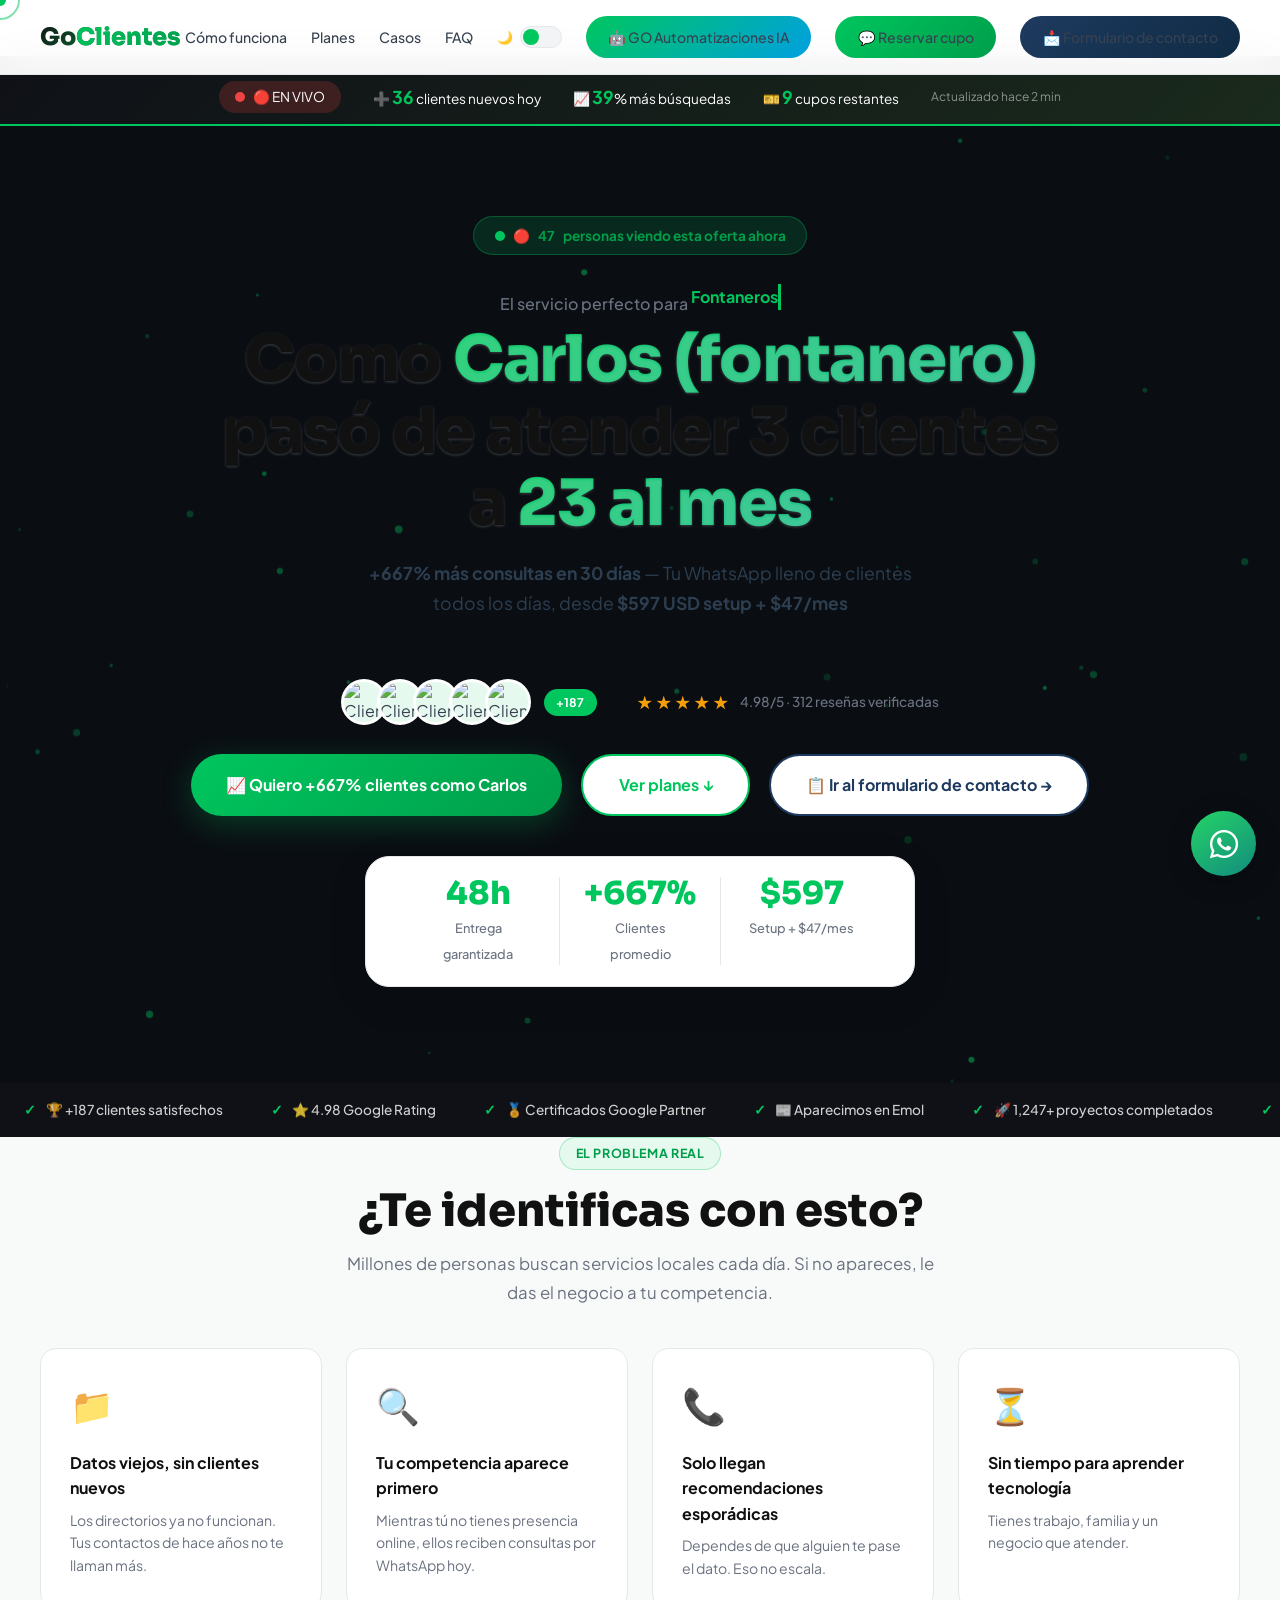
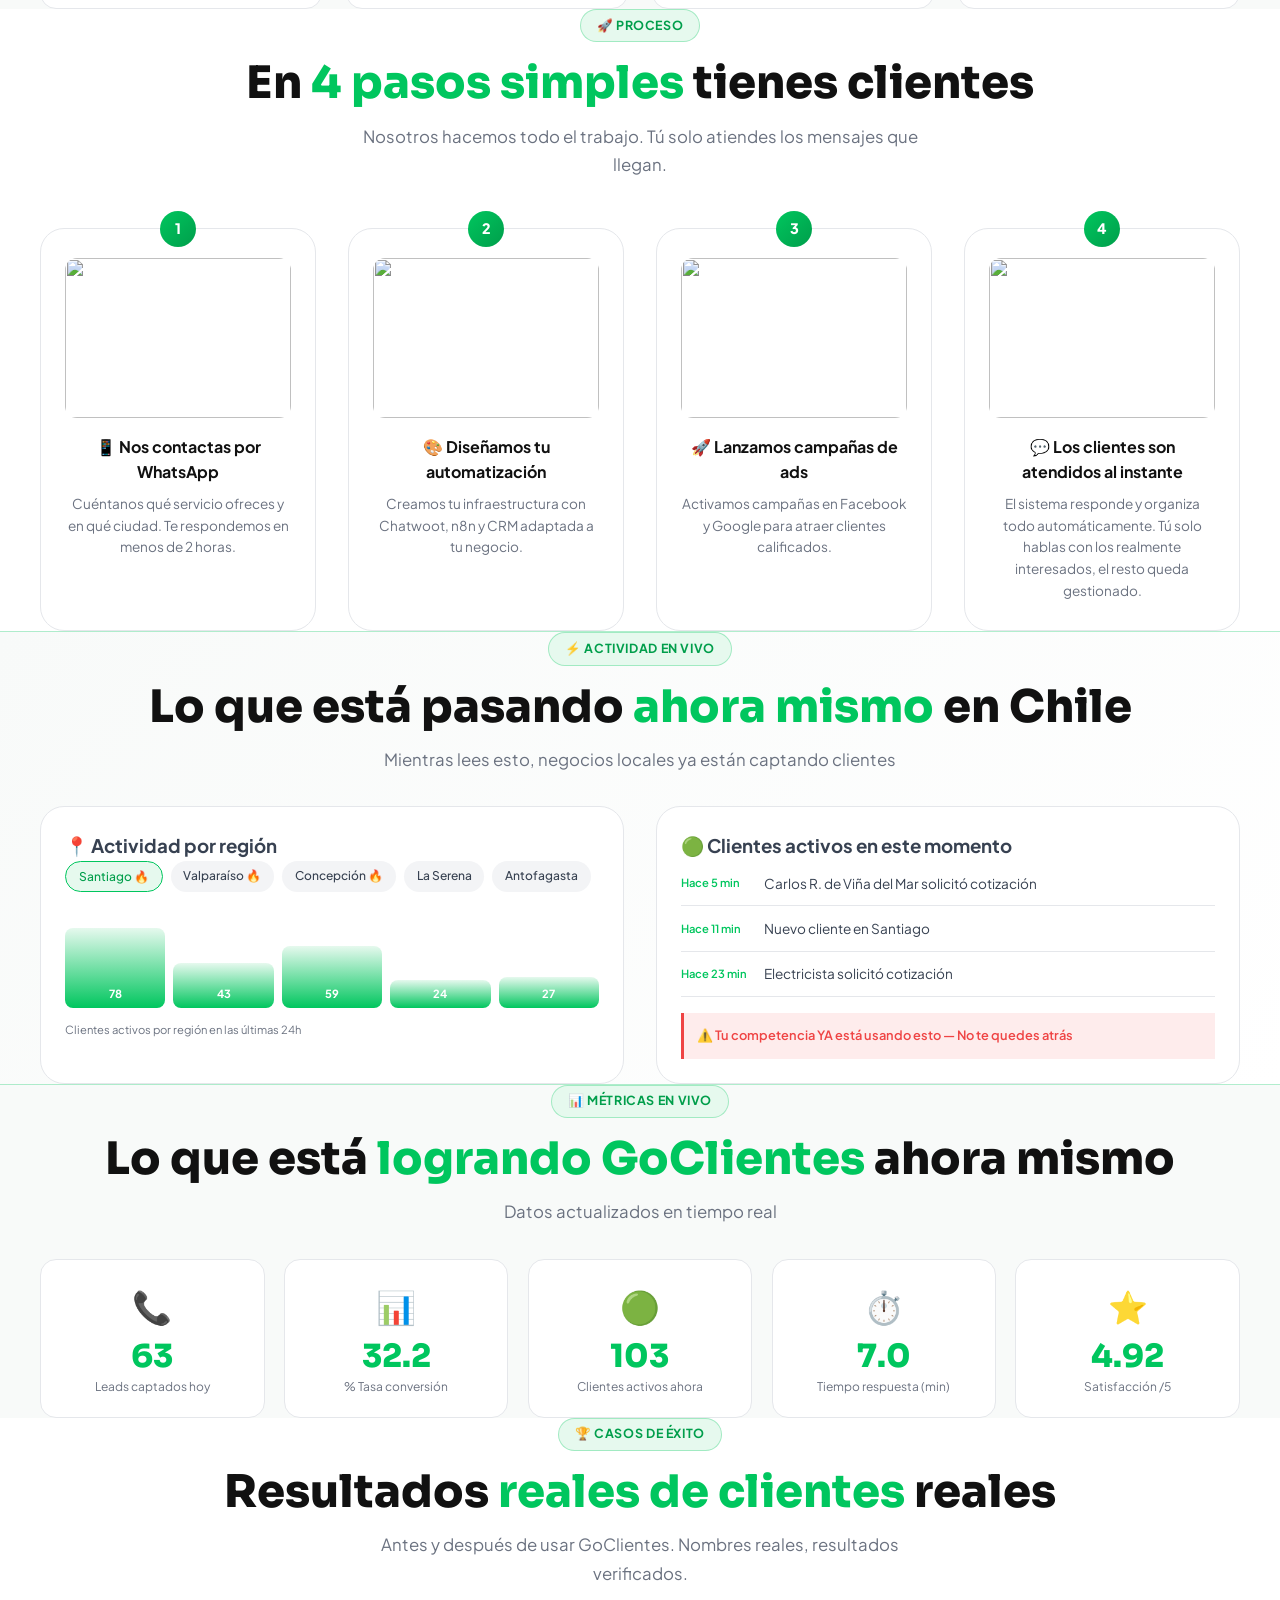
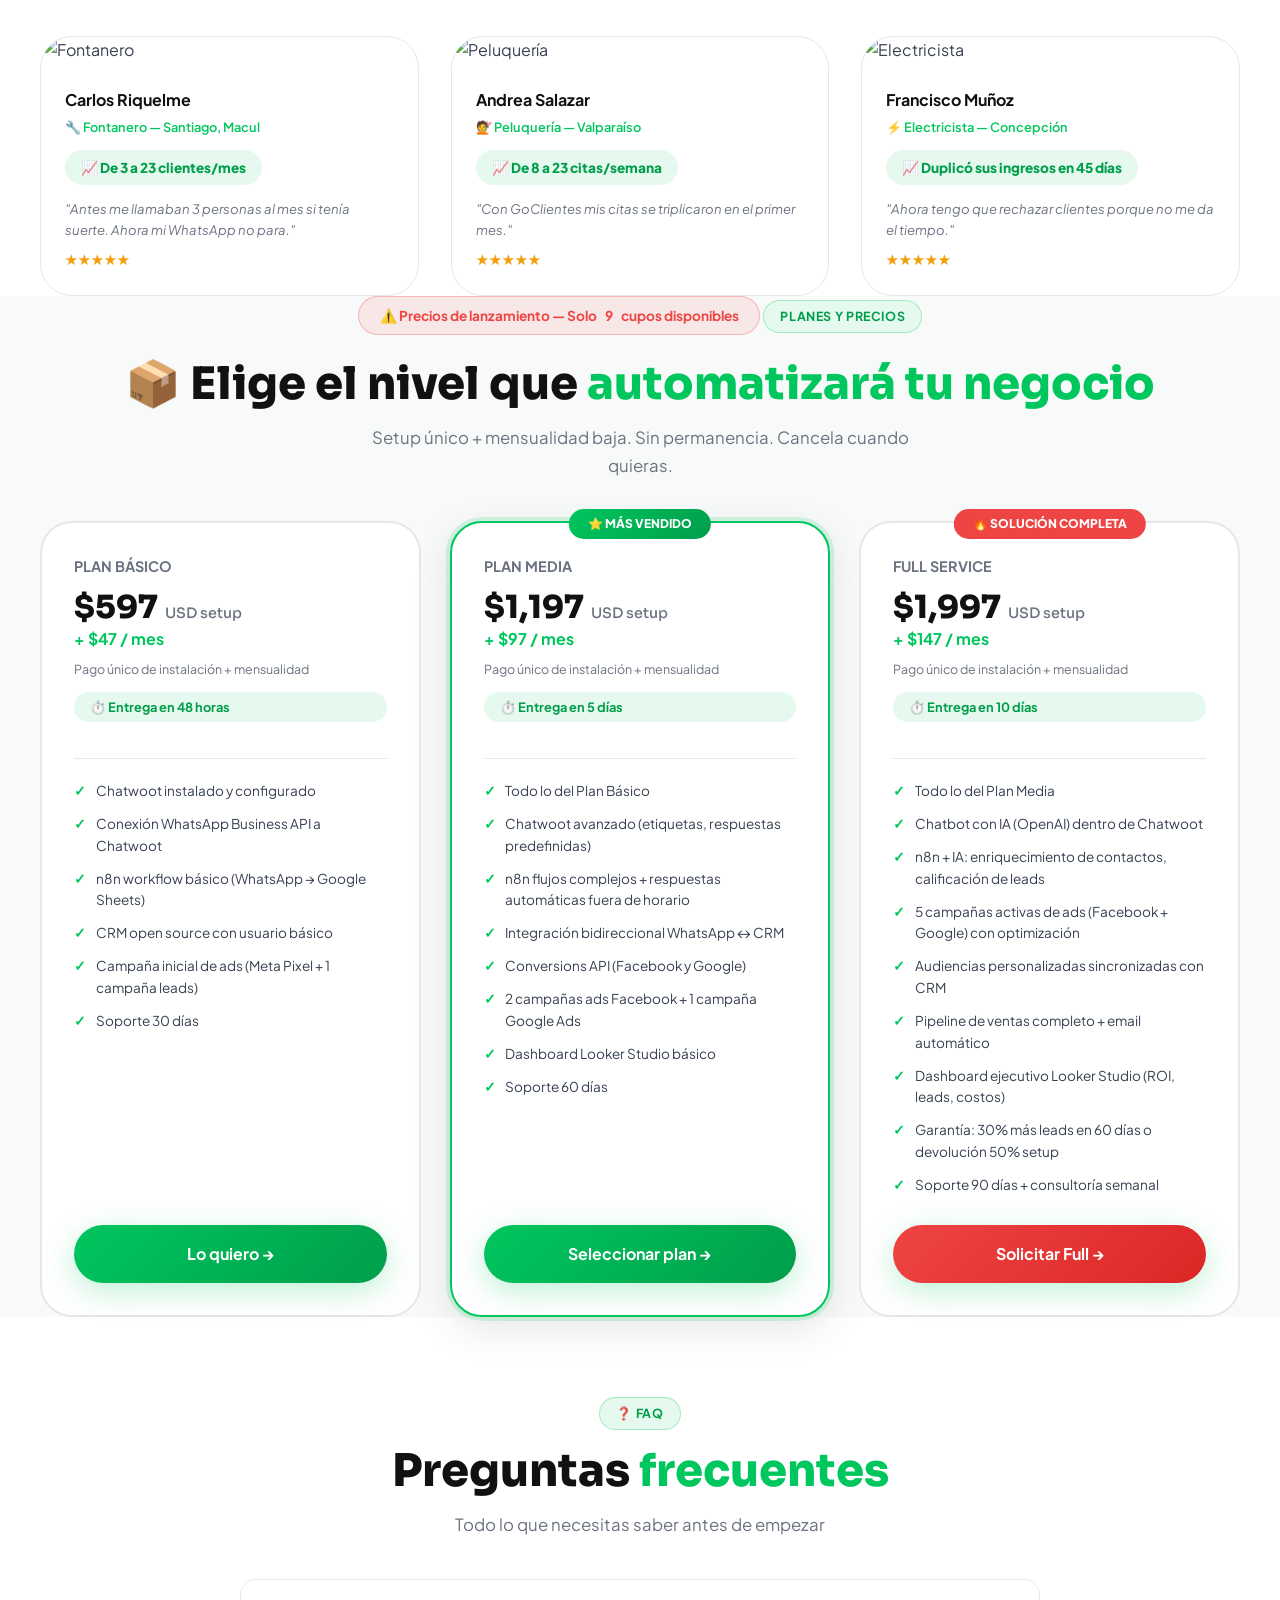
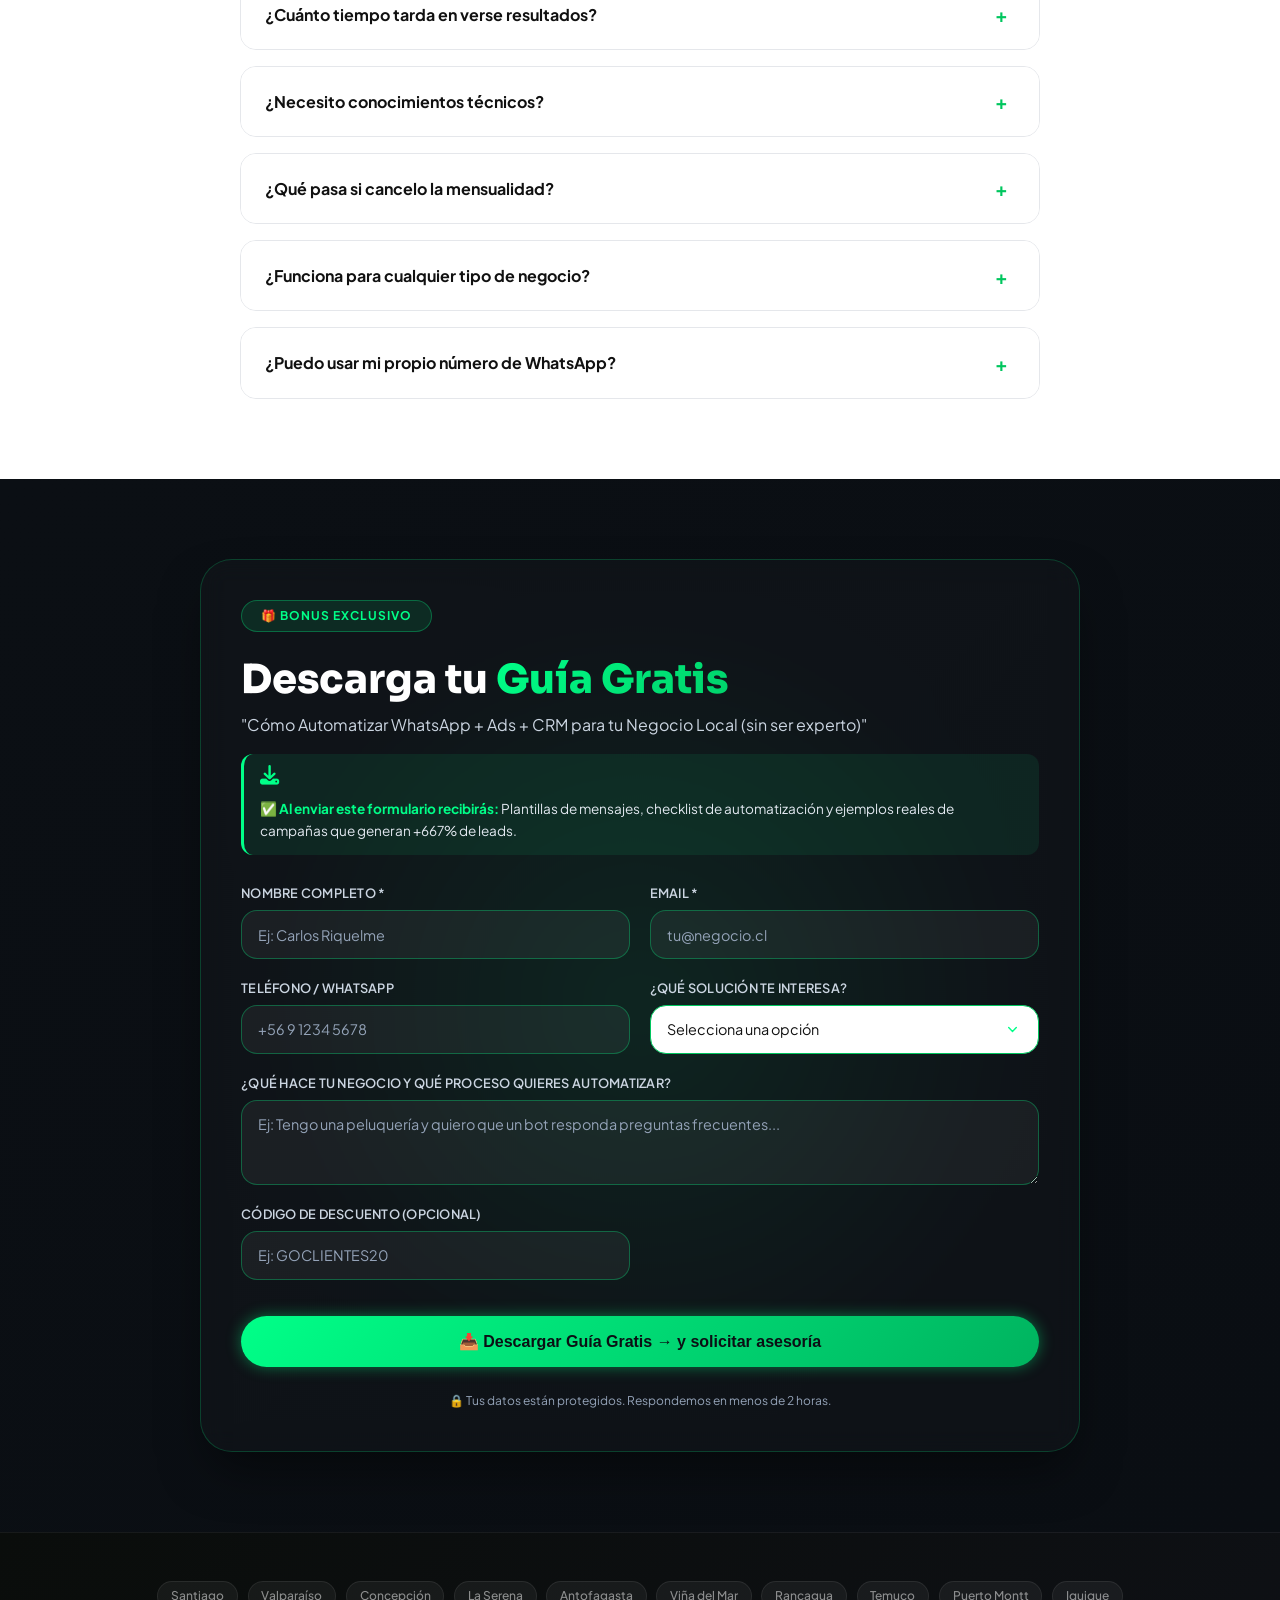
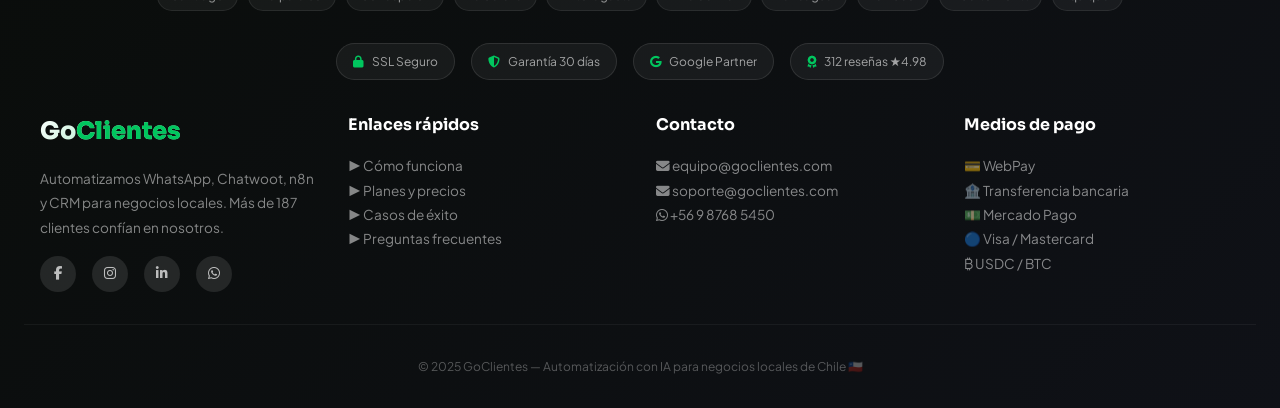
==== commit 1120d090: "Update print statement from 'Hello' to 'Goodbye'" ====
--- a/index.html
+++ b/index.html
@@ -858,7 +858,7 @@
     <a href="ia/automatizaciones.html" class="btn-nav-ai">🤖 GO Automatizaciones IA</a>
     <a href="https://wa.me/56987685450?text=Hola,%20quiero%20reservar%20mi%20cupo" class="btn-nav" target="_blank">💬 Reservar cupo</a>
     <!-- BOTÓN FORMULARIO DE formulario EN EL MENÚ -->
-    <a href="formulario.html" class="btn-nav" style="background: linear-gradient(135deg, #1e3a5f, #0f2b44); animation: none;">📩 Formulario de contacto</a>
+    <a href="ia/formulario.html" class="btn-nav" style="background: linear-gradient(135deg, #1e3a5f, #0f2b44); animation: none;">📩 Formulario de contacto</a>
   </div>
   <button class="hamburger" onclick="toggleMenu()"><span></span><span></span><span></span></button>
 </nav>
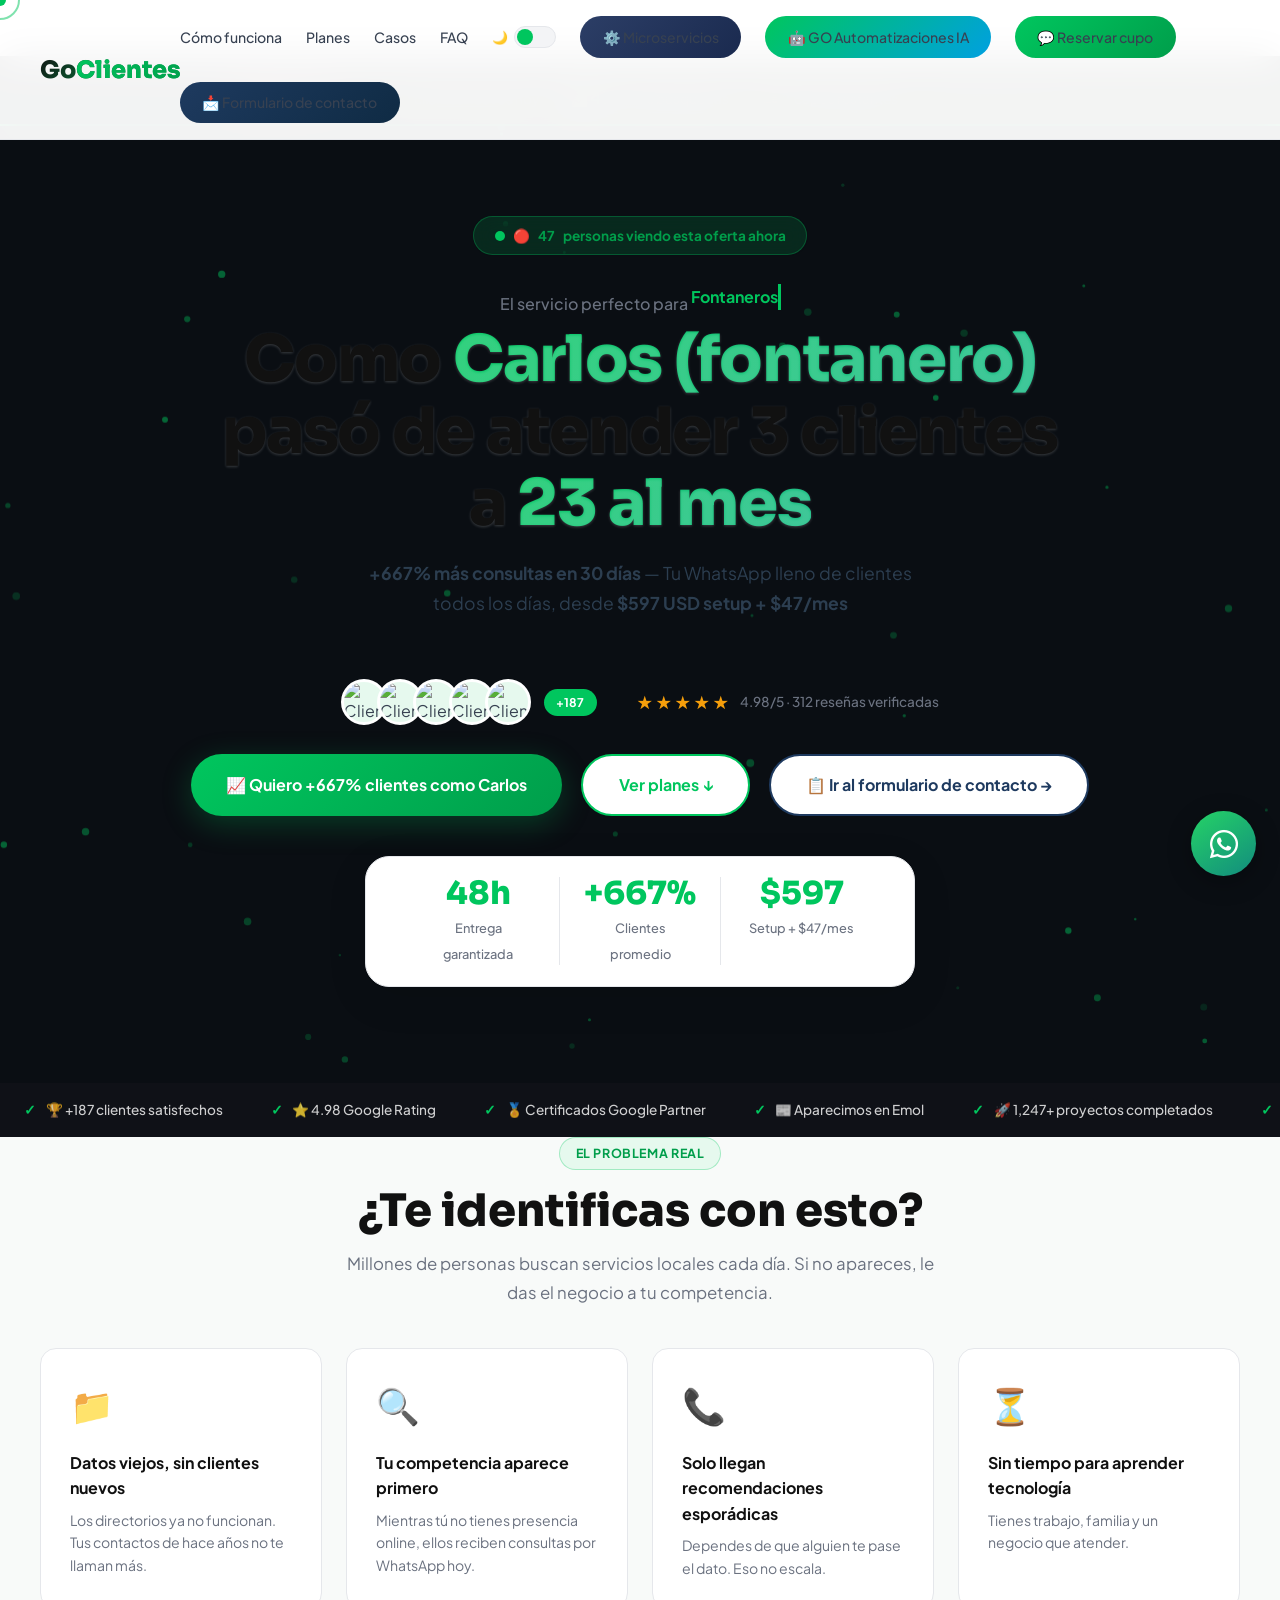
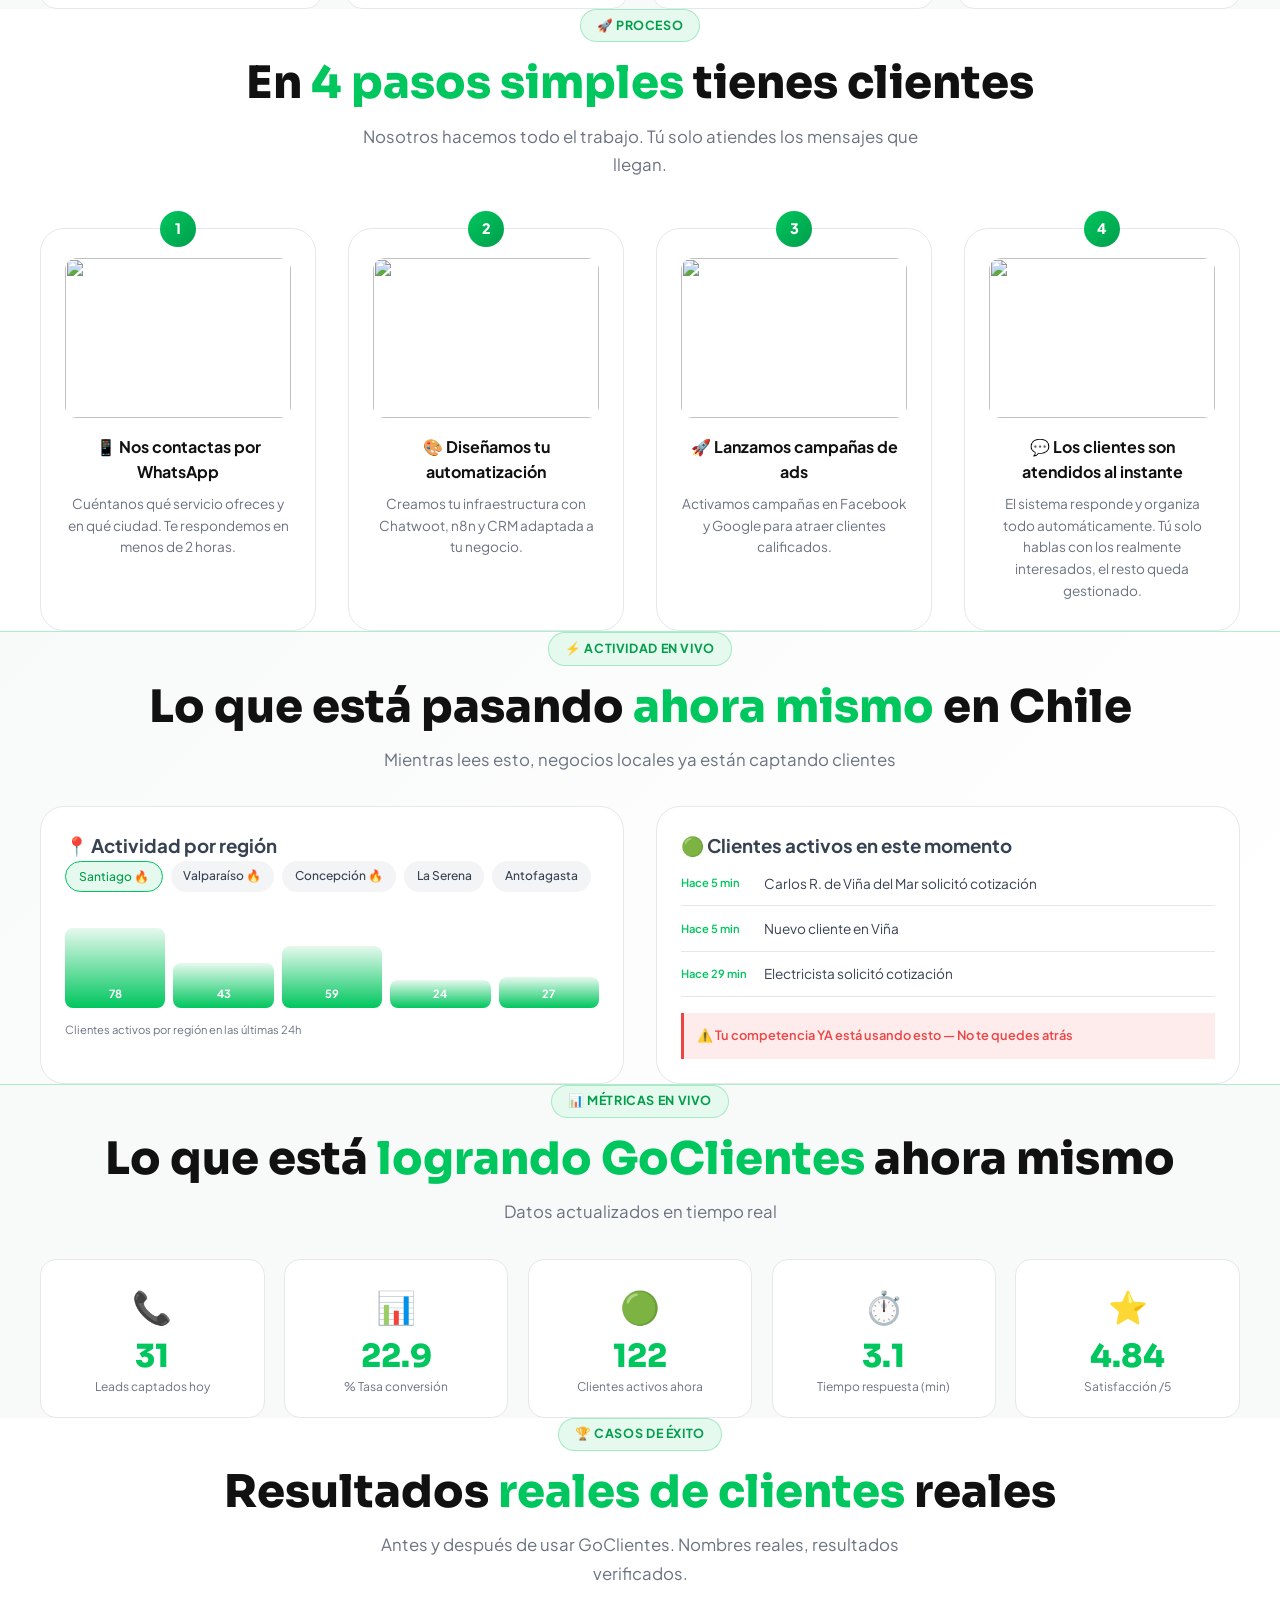
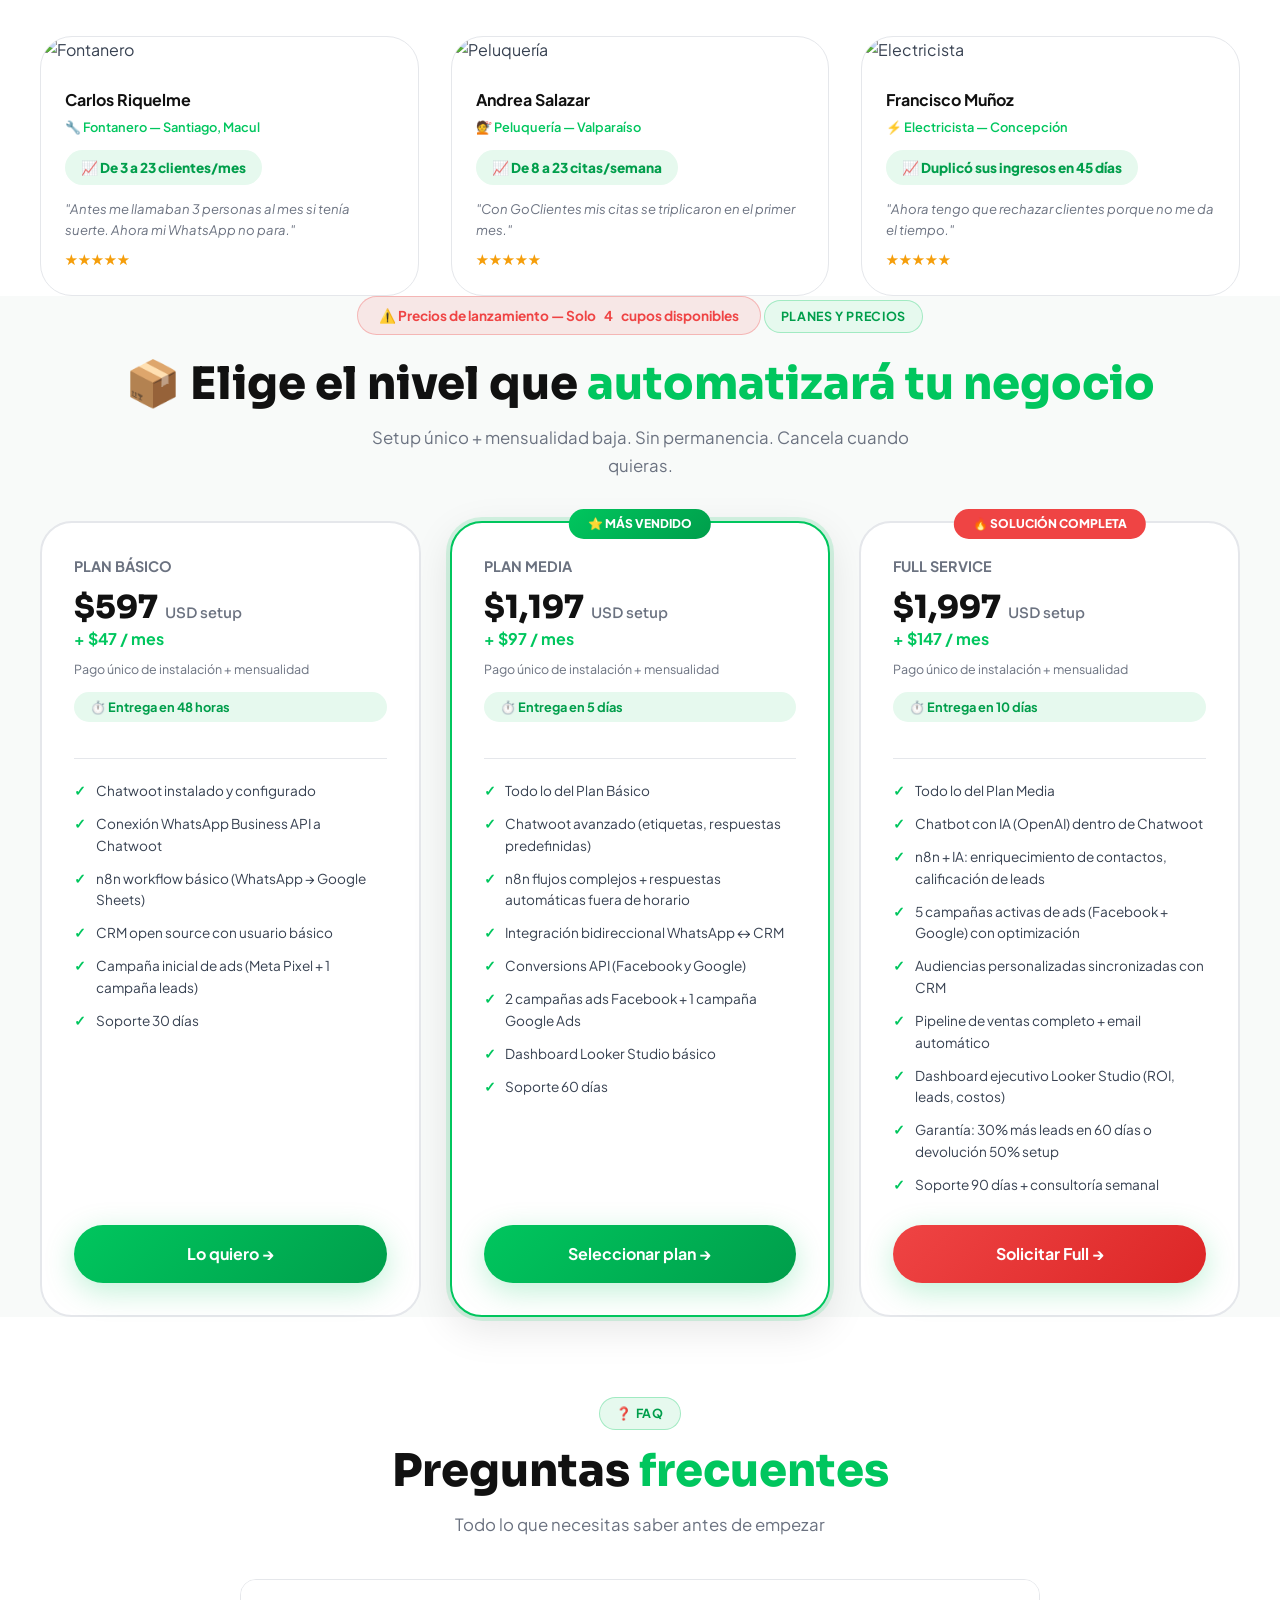
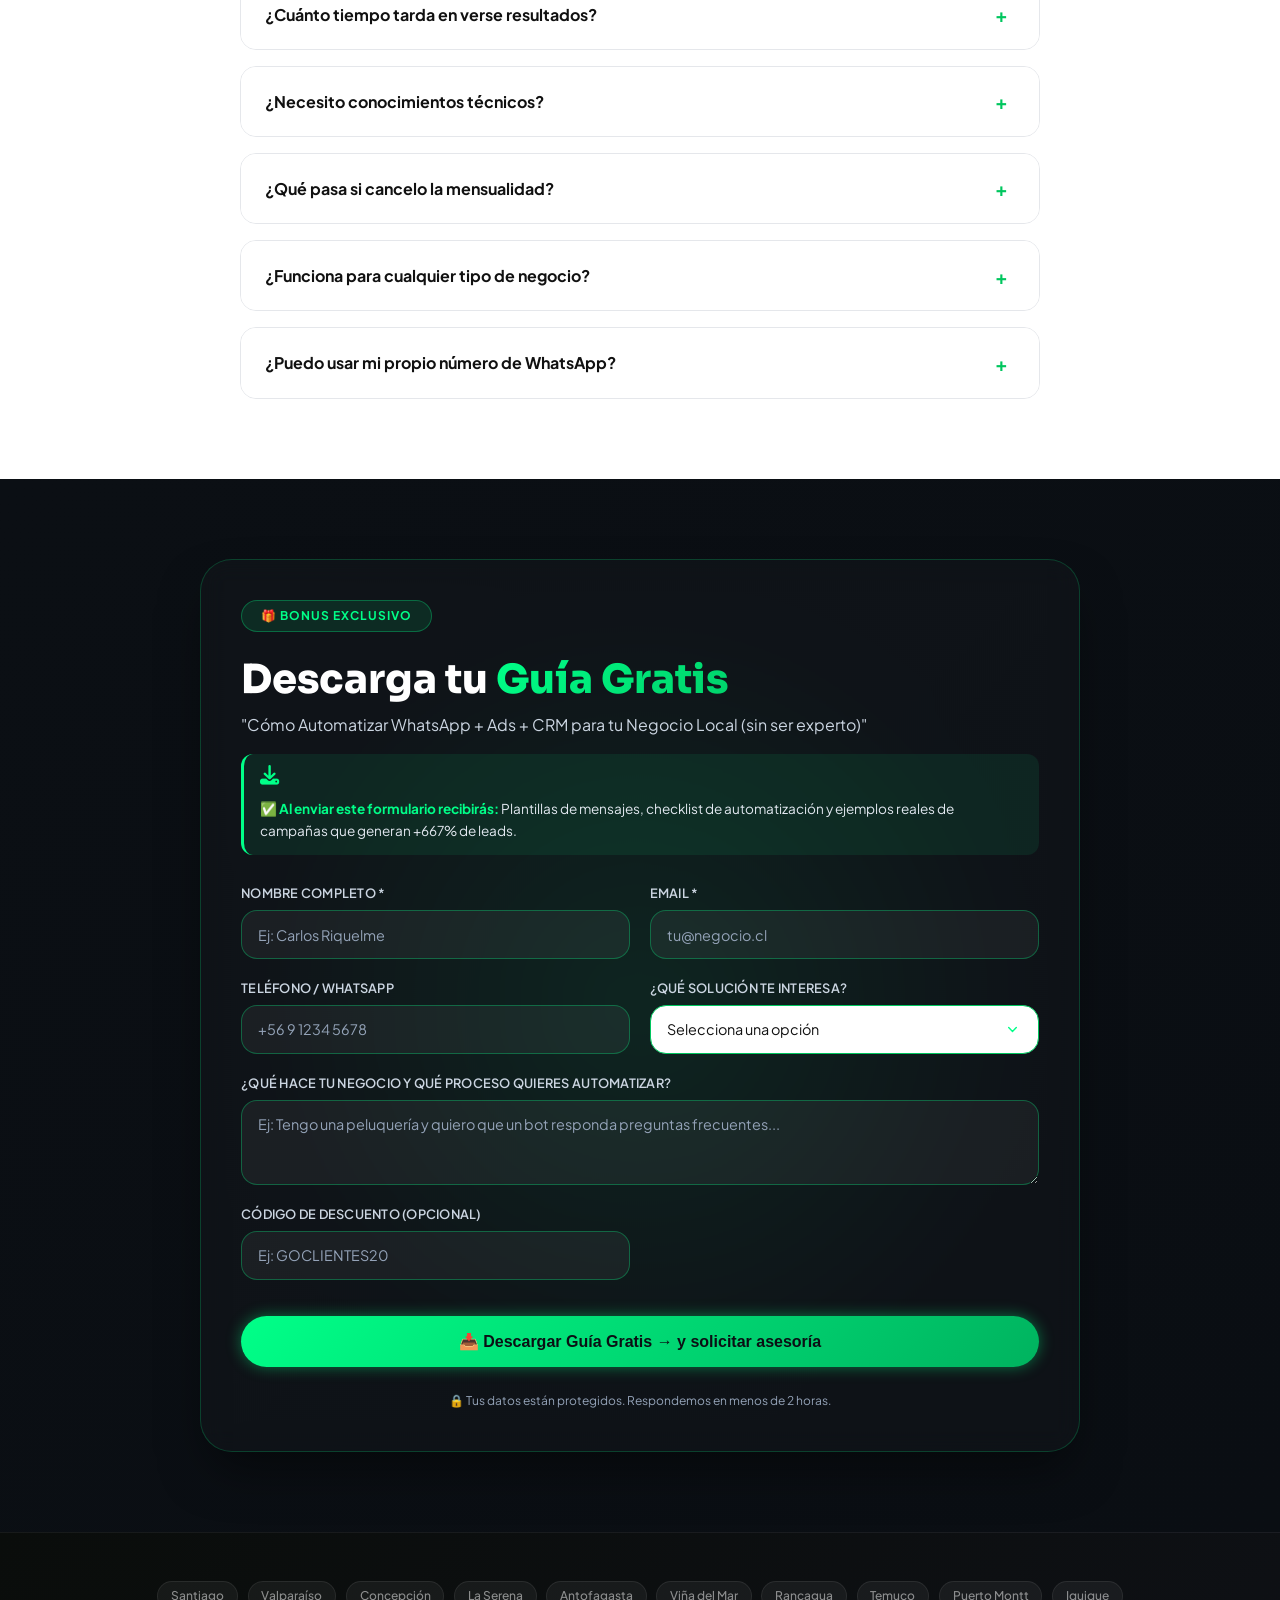
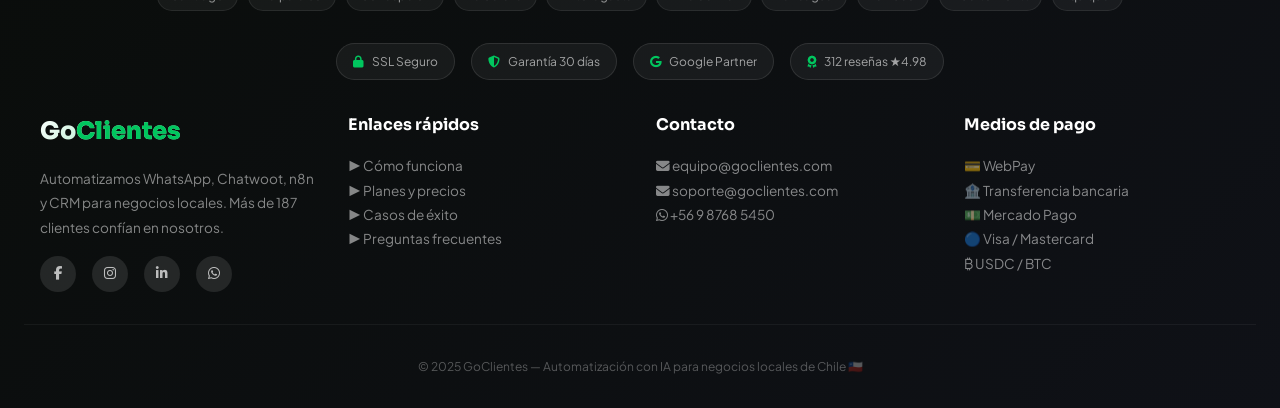
==== commit f9cf40f3: "Update index.html" ====
--- a/index.html
+++ b/index.html
@@ -855,6 +855,7 @@
     <a href="#casos">Casos</a>
     <a href="#faq">FAQ</a>
     <div class="theme-toggle-wrap"><span>🌙</span><div class="theme-toggle" id="themeToggle"></div></div>
+    <a href="/ia/microserv.html" class="btn-nav" style="background: linear-gradient(135deg, #2c3e66, #1a2a4f); animation: none;">⚙️ Microservicios</a>
     <a href="ia/automatizaciones.html" class="btn-nav-ai">🤖 GO Automatizaciones IA</a>
     <a href="https://wa.me/56987685450?text=Hola,%20quiero%20reservar%20mi%20cupo" class="btn-nav" target="_blank">💬 Reservar cupo</a>
     <!-- BOTÓN FORMULARIO DE formulario EN EL MENÚ -->
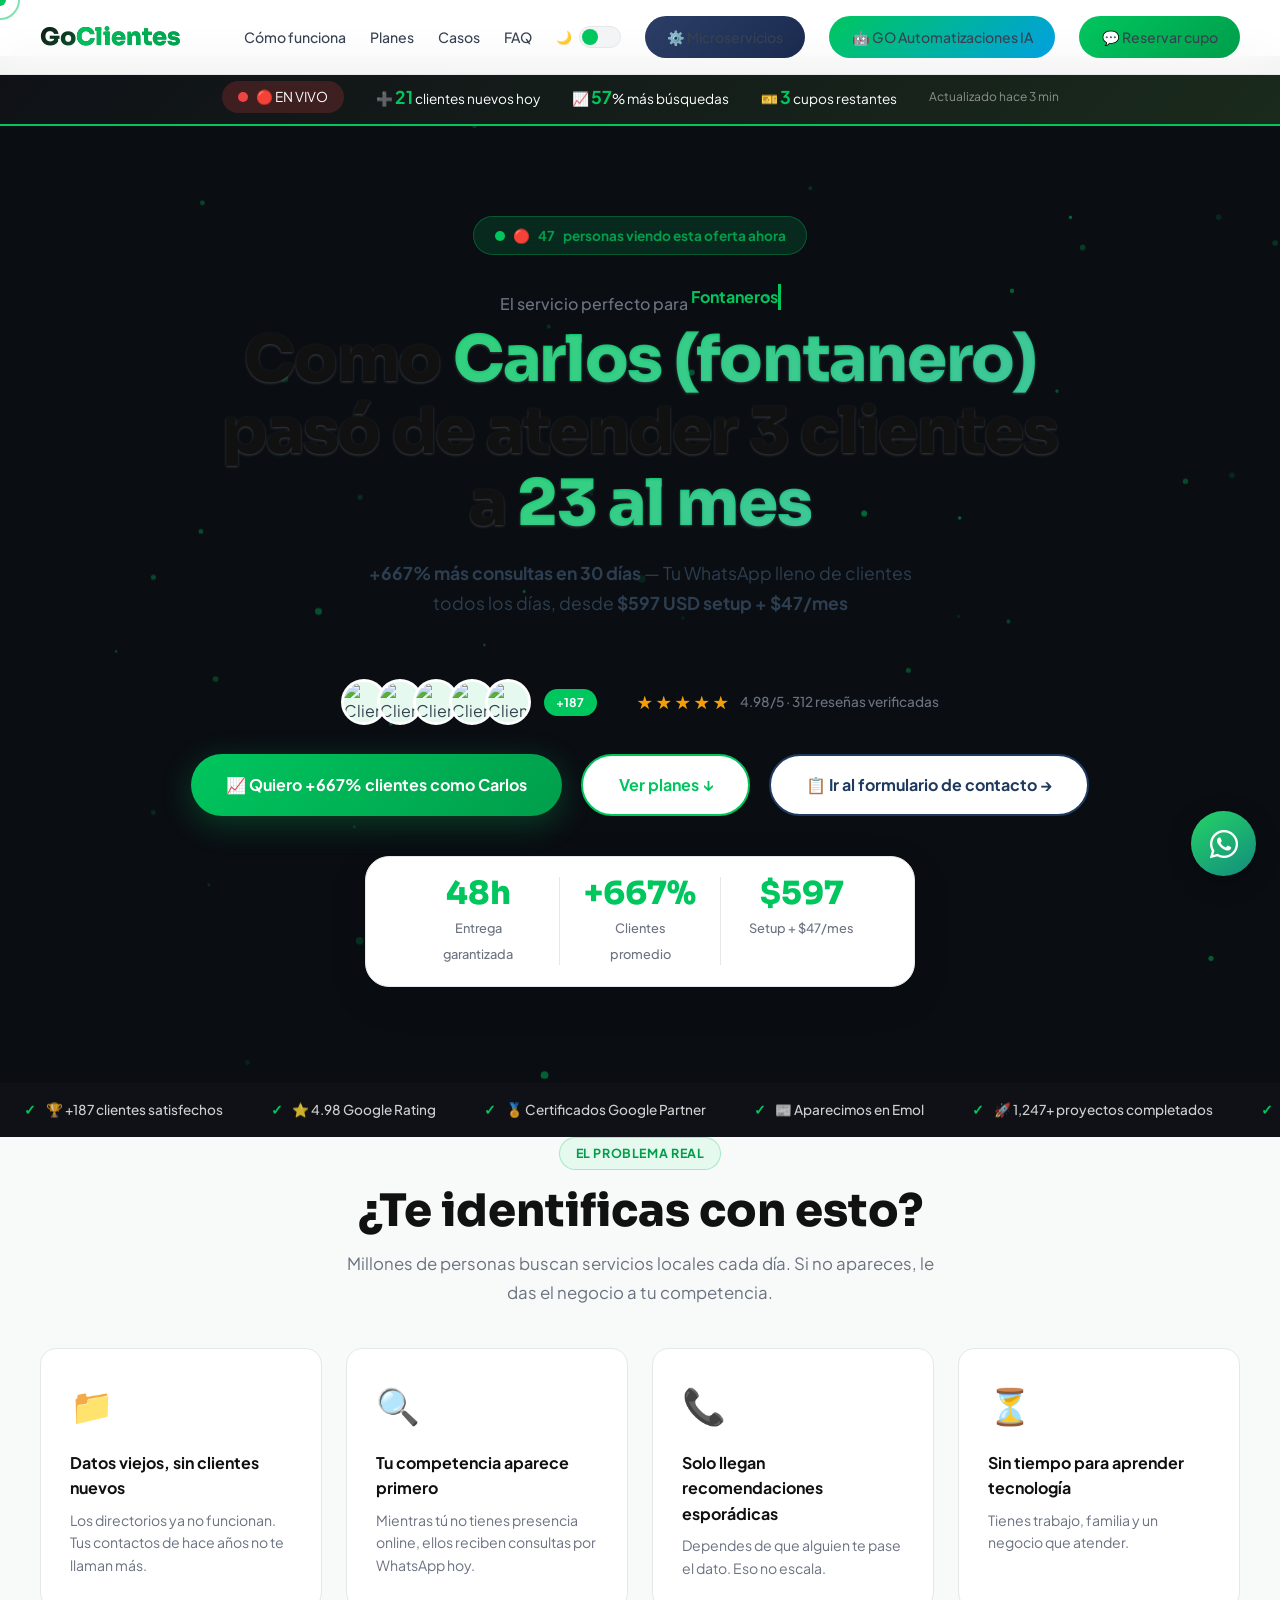
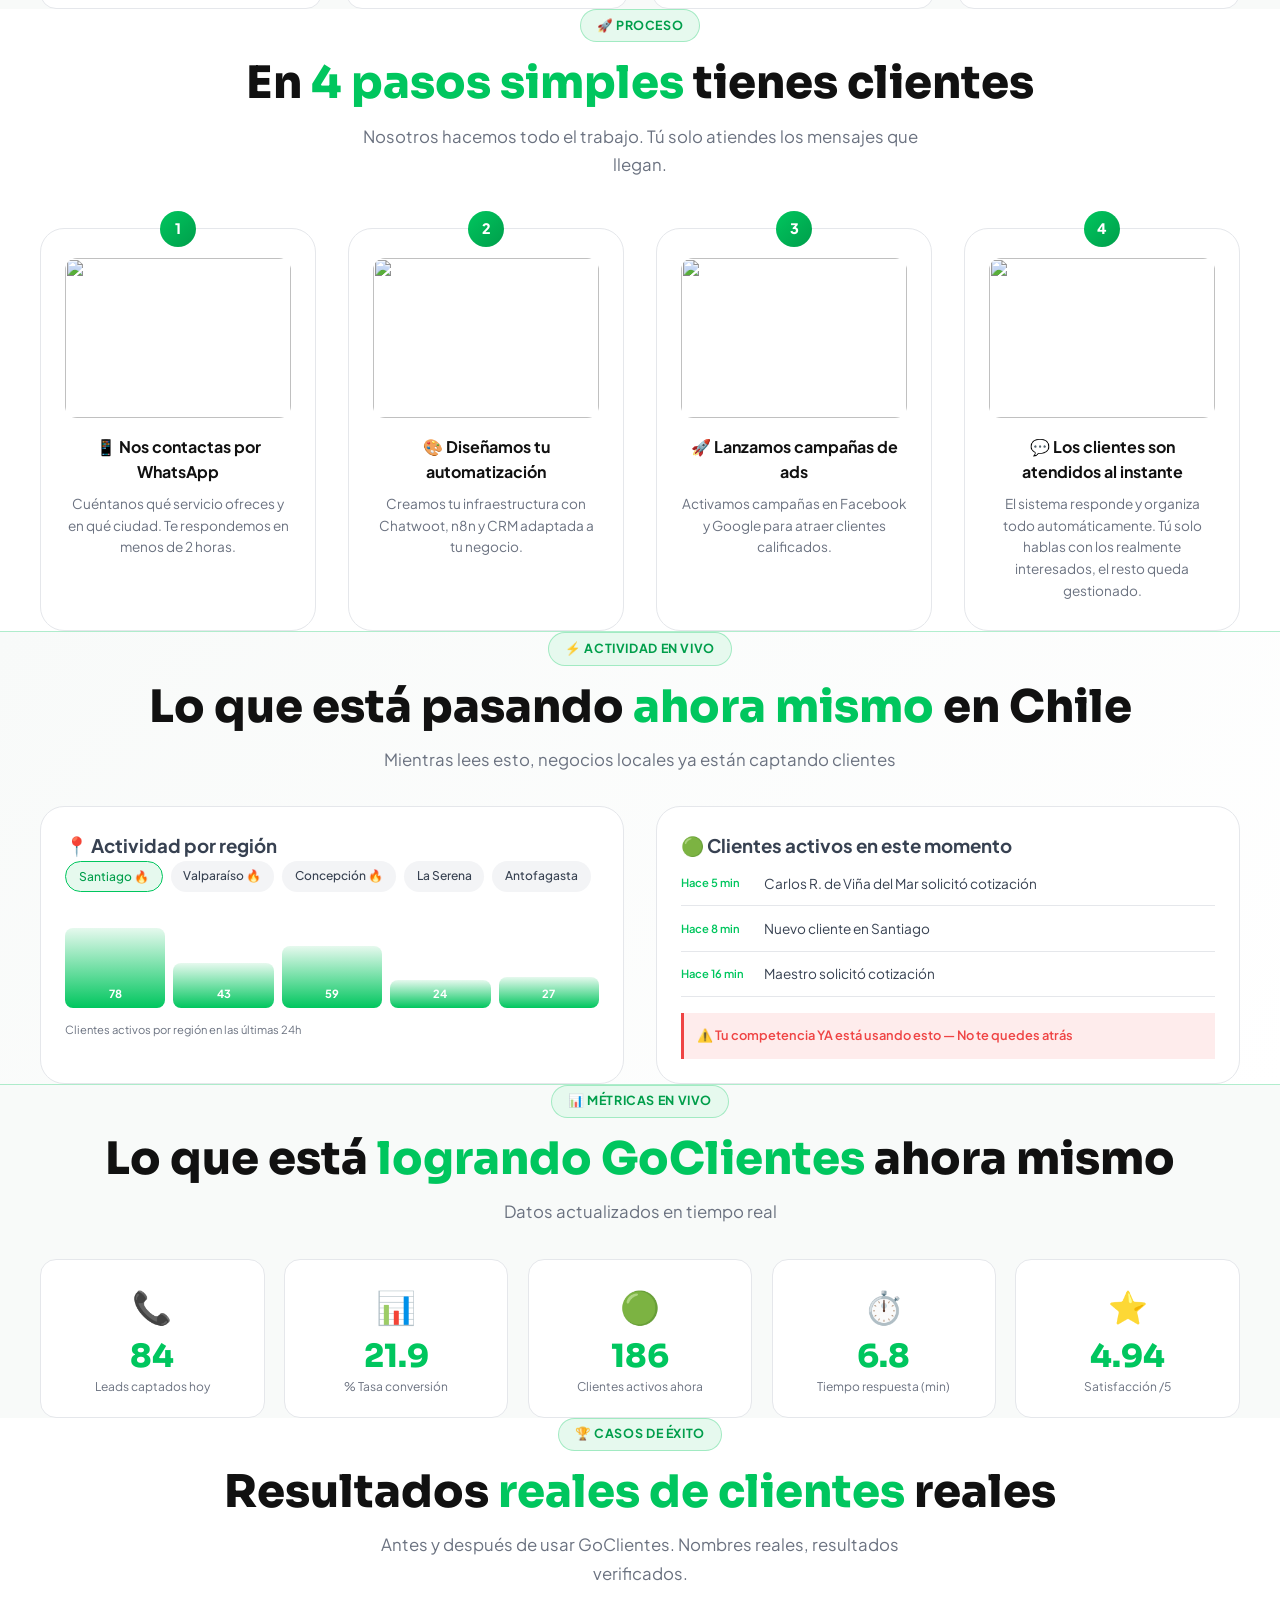
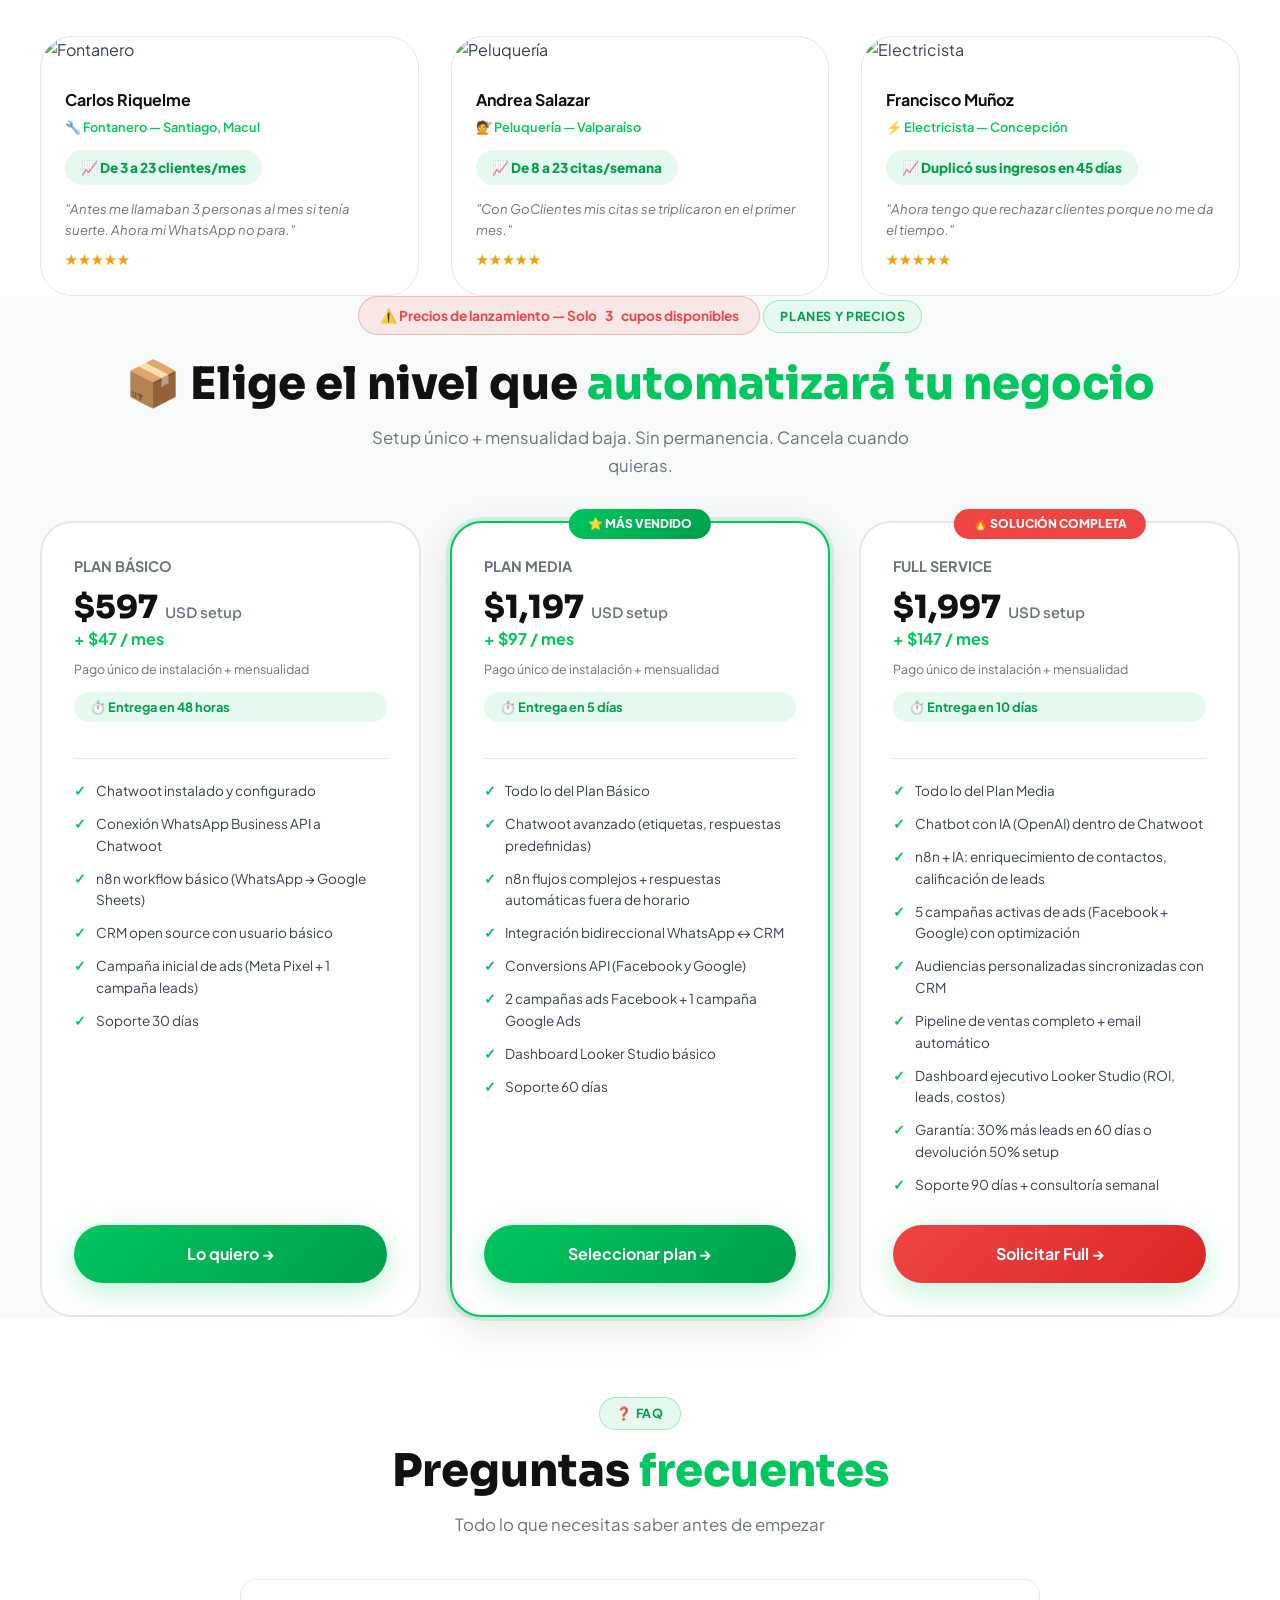
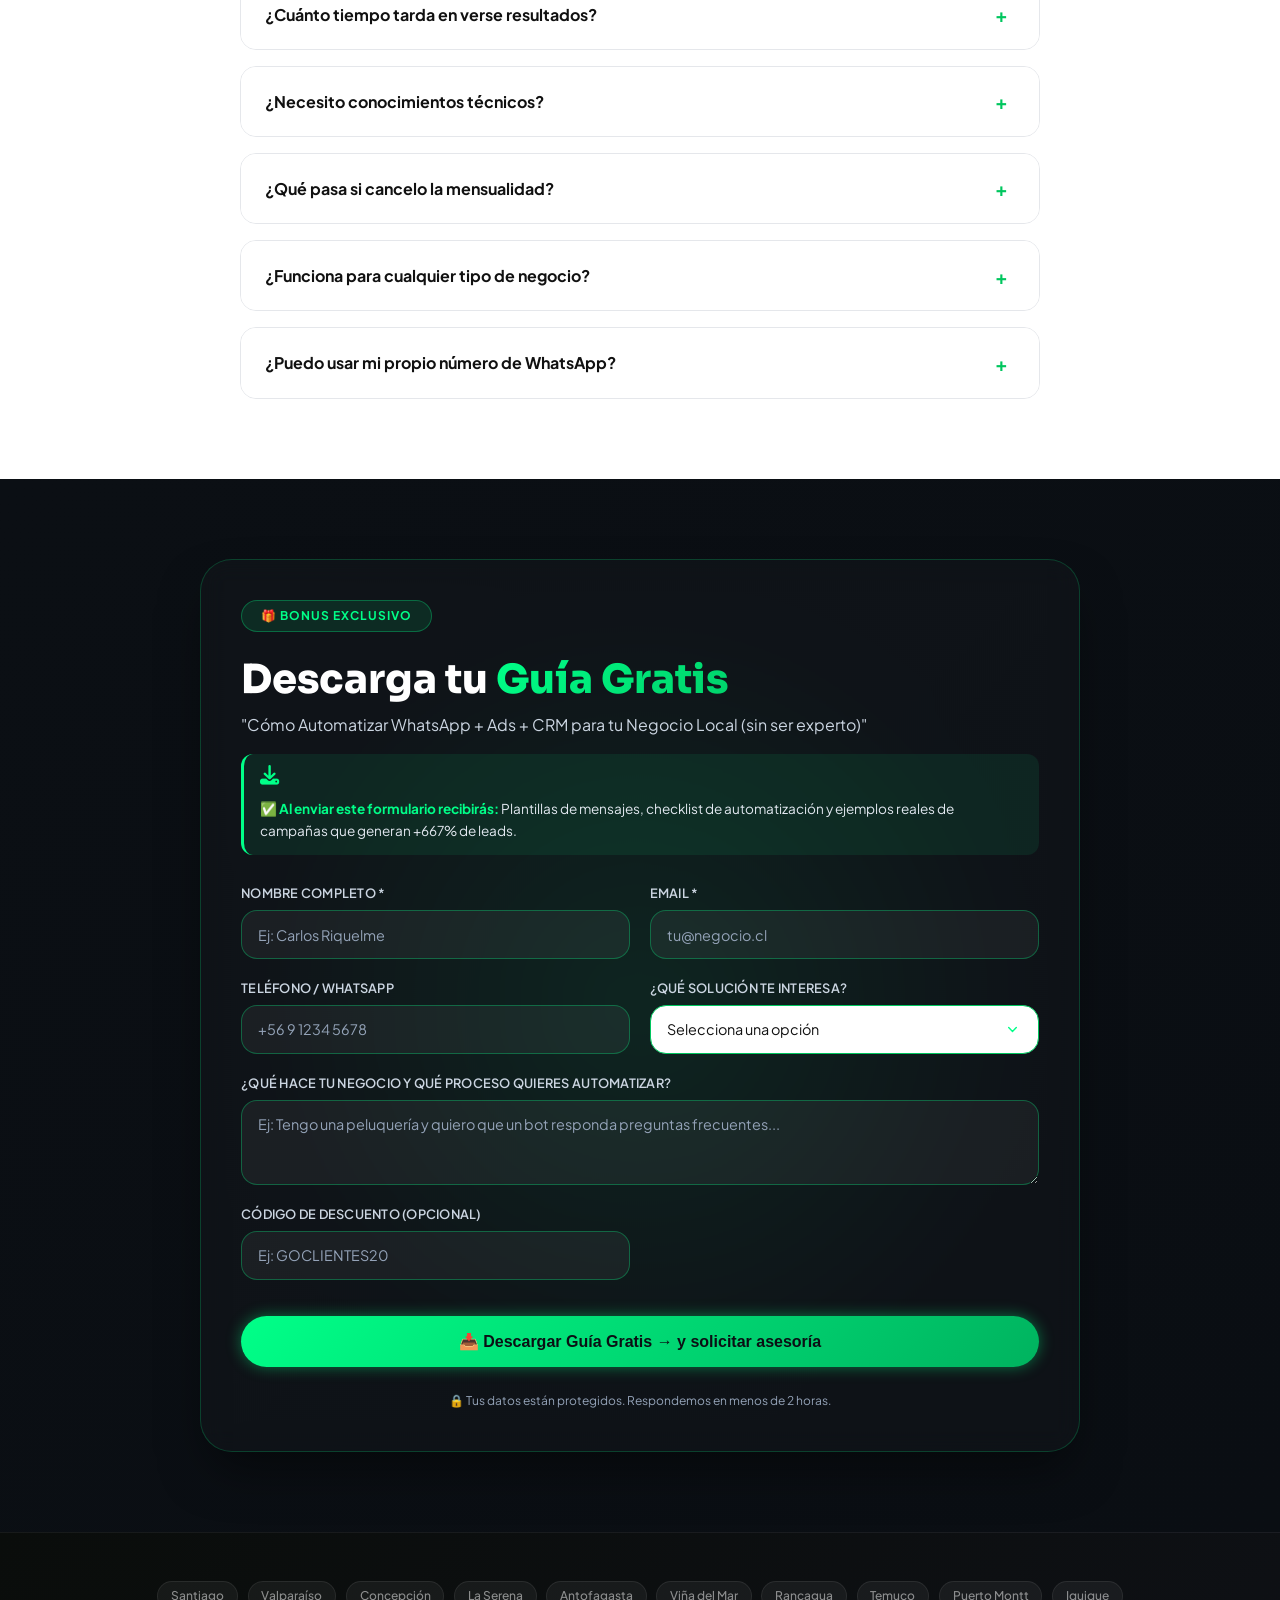
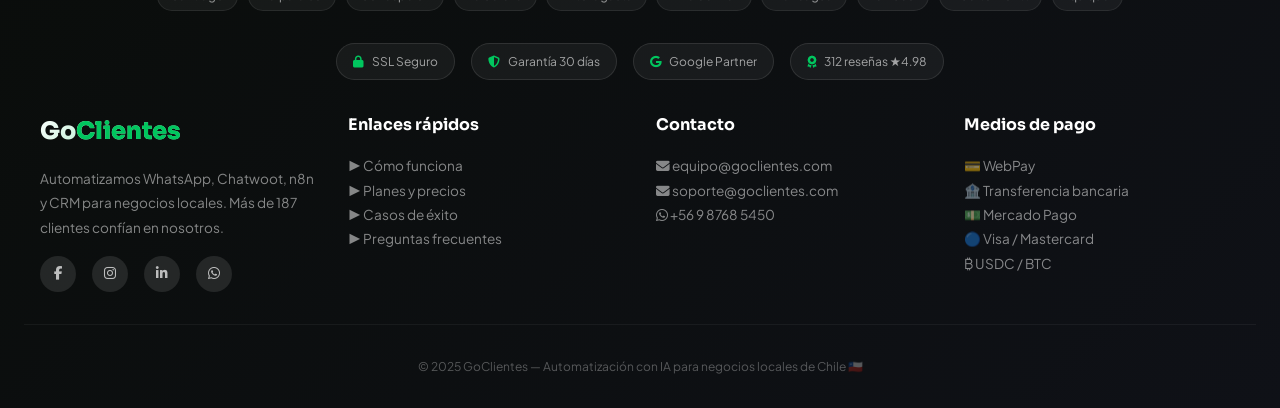
==== commit afa3bd44: "Change greeting from 'Hello' to 'Goodbye'" ====
--- a/index.html
+++ b/index.html
@@ -858,8 +858,6 @@
     <a href="/ia/microserv.html" class="btn-nav" style="background: linear-gradient(135deg, #2c3e66, #1a2a4f); animation: none;">⚙️ Microservicios</a>
     <a href="ia/automatizaciones.html" class="btn-nav-ai">🤖 GO Automatizaciones IA</a>
     <a href="https://wa.me/56987685450?text=Hola,%20quiero%20reservar%20mi%20cupo" class="btn-nav" target="_blank">💬 Reservar cupo</a>
-    <!-- BOTÓN FORMULARIO DE formulario EN EL MENÚ -->
-    <a href="ia/formulario.html" class="btn-nav" style="background: linear-gradient(135deg, #1e3a5f, #0f2b44); animation: none;">📩 Formulario de contacto</a>
   </div>
   <button class="hamburger" onclick="toggleMenu()"><span></span><span></span><span></span></button>
 </nav>
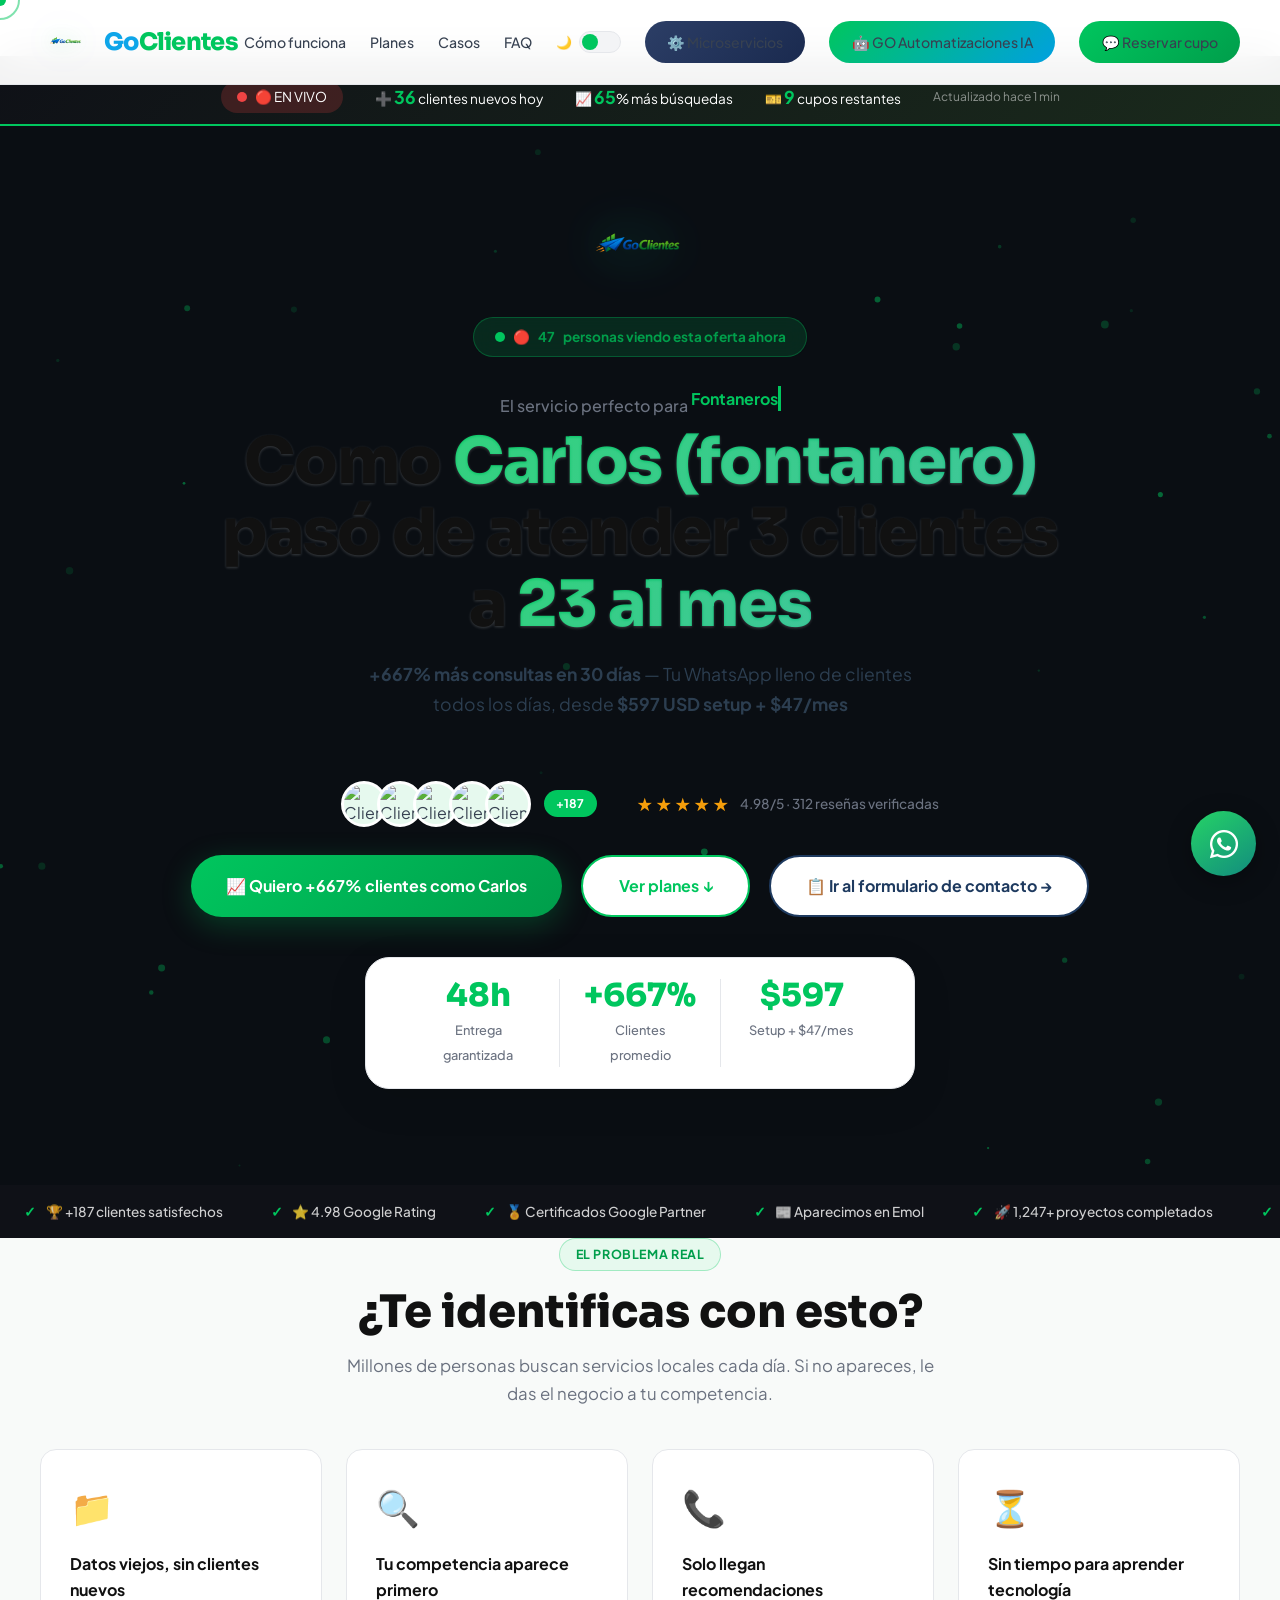
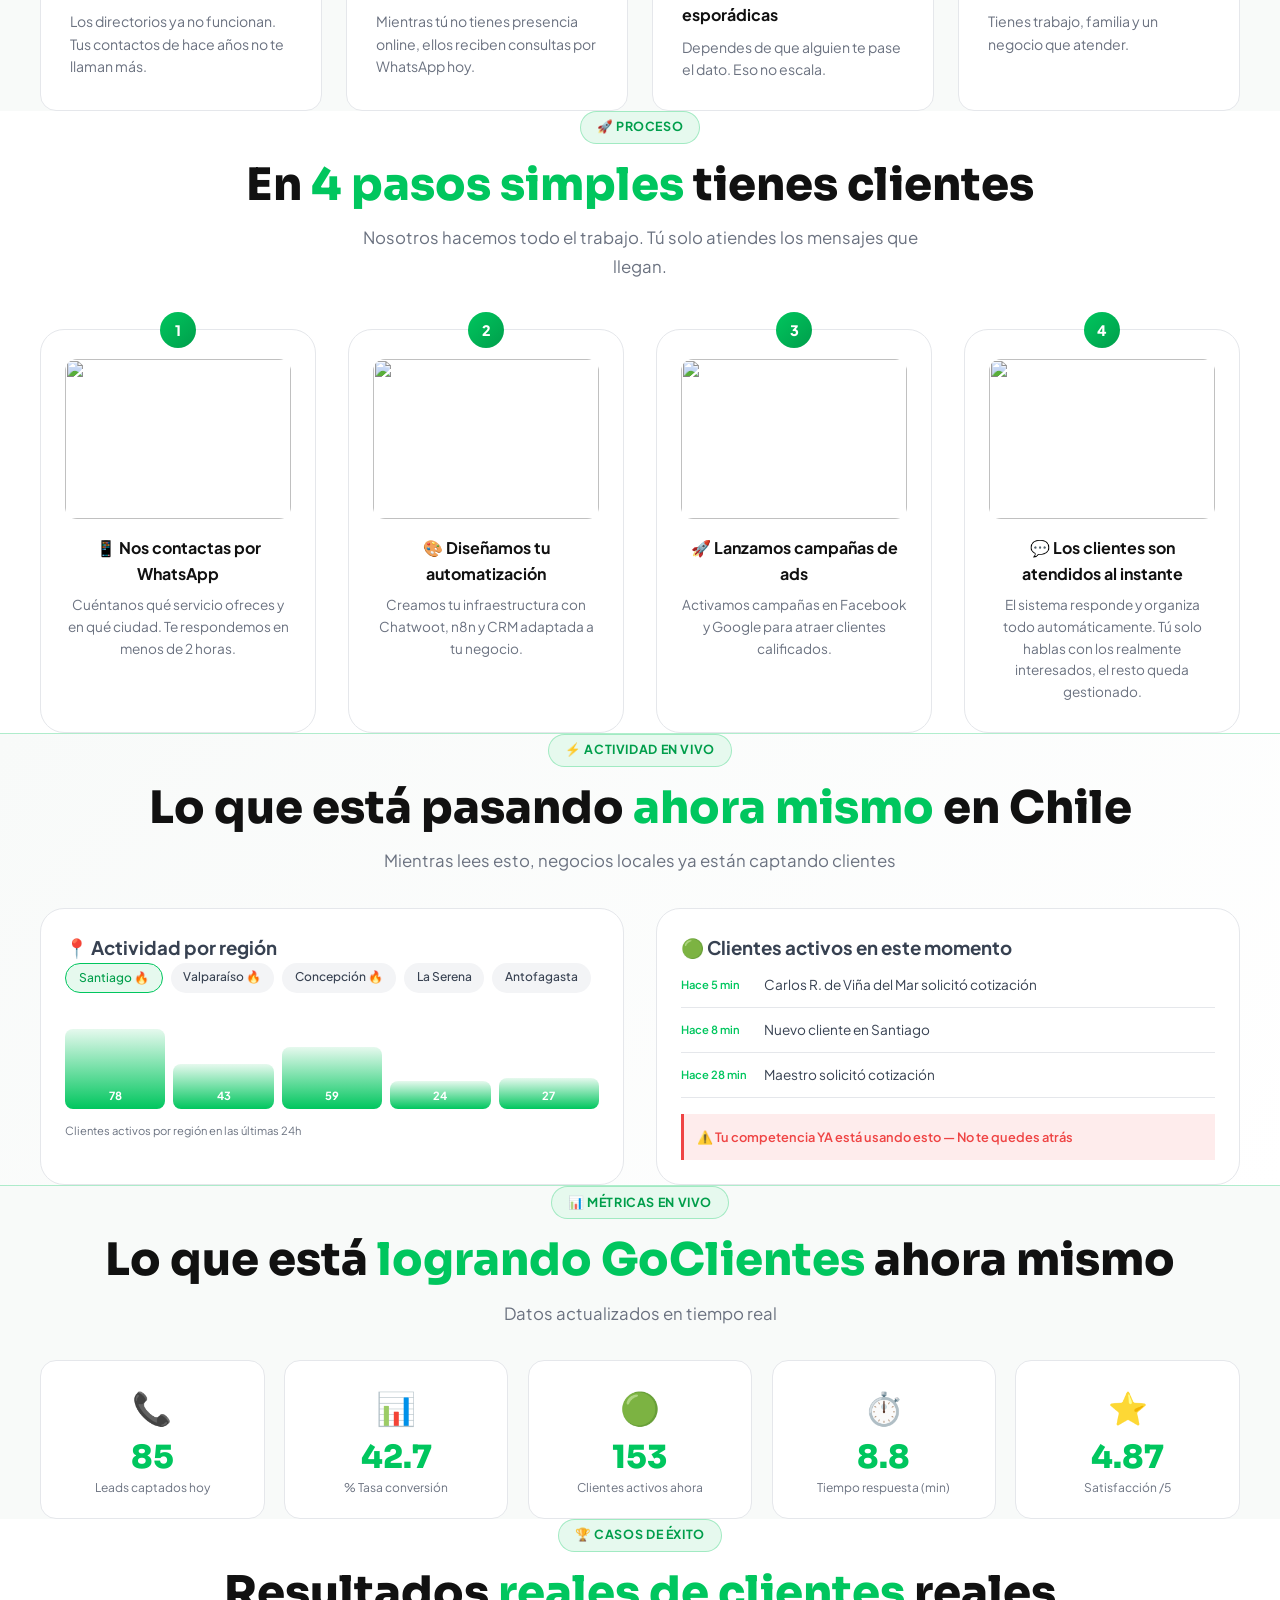
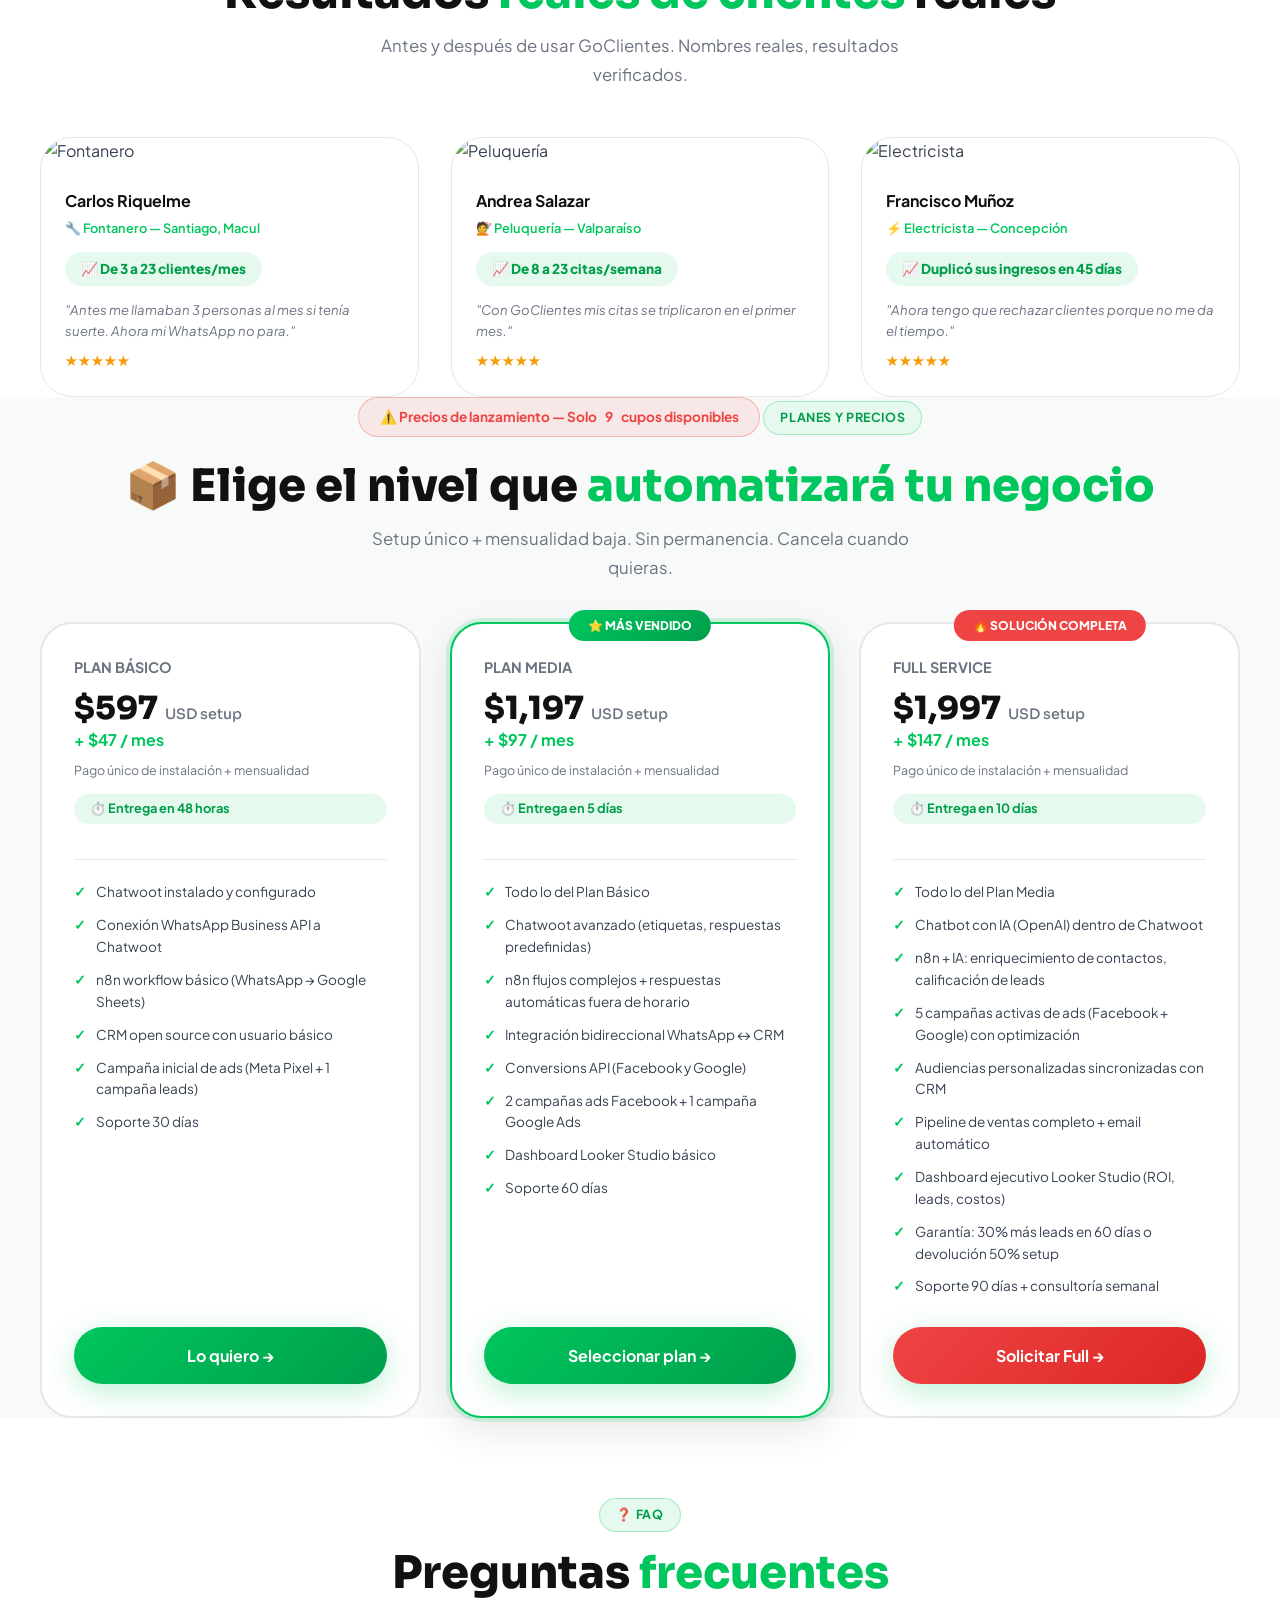
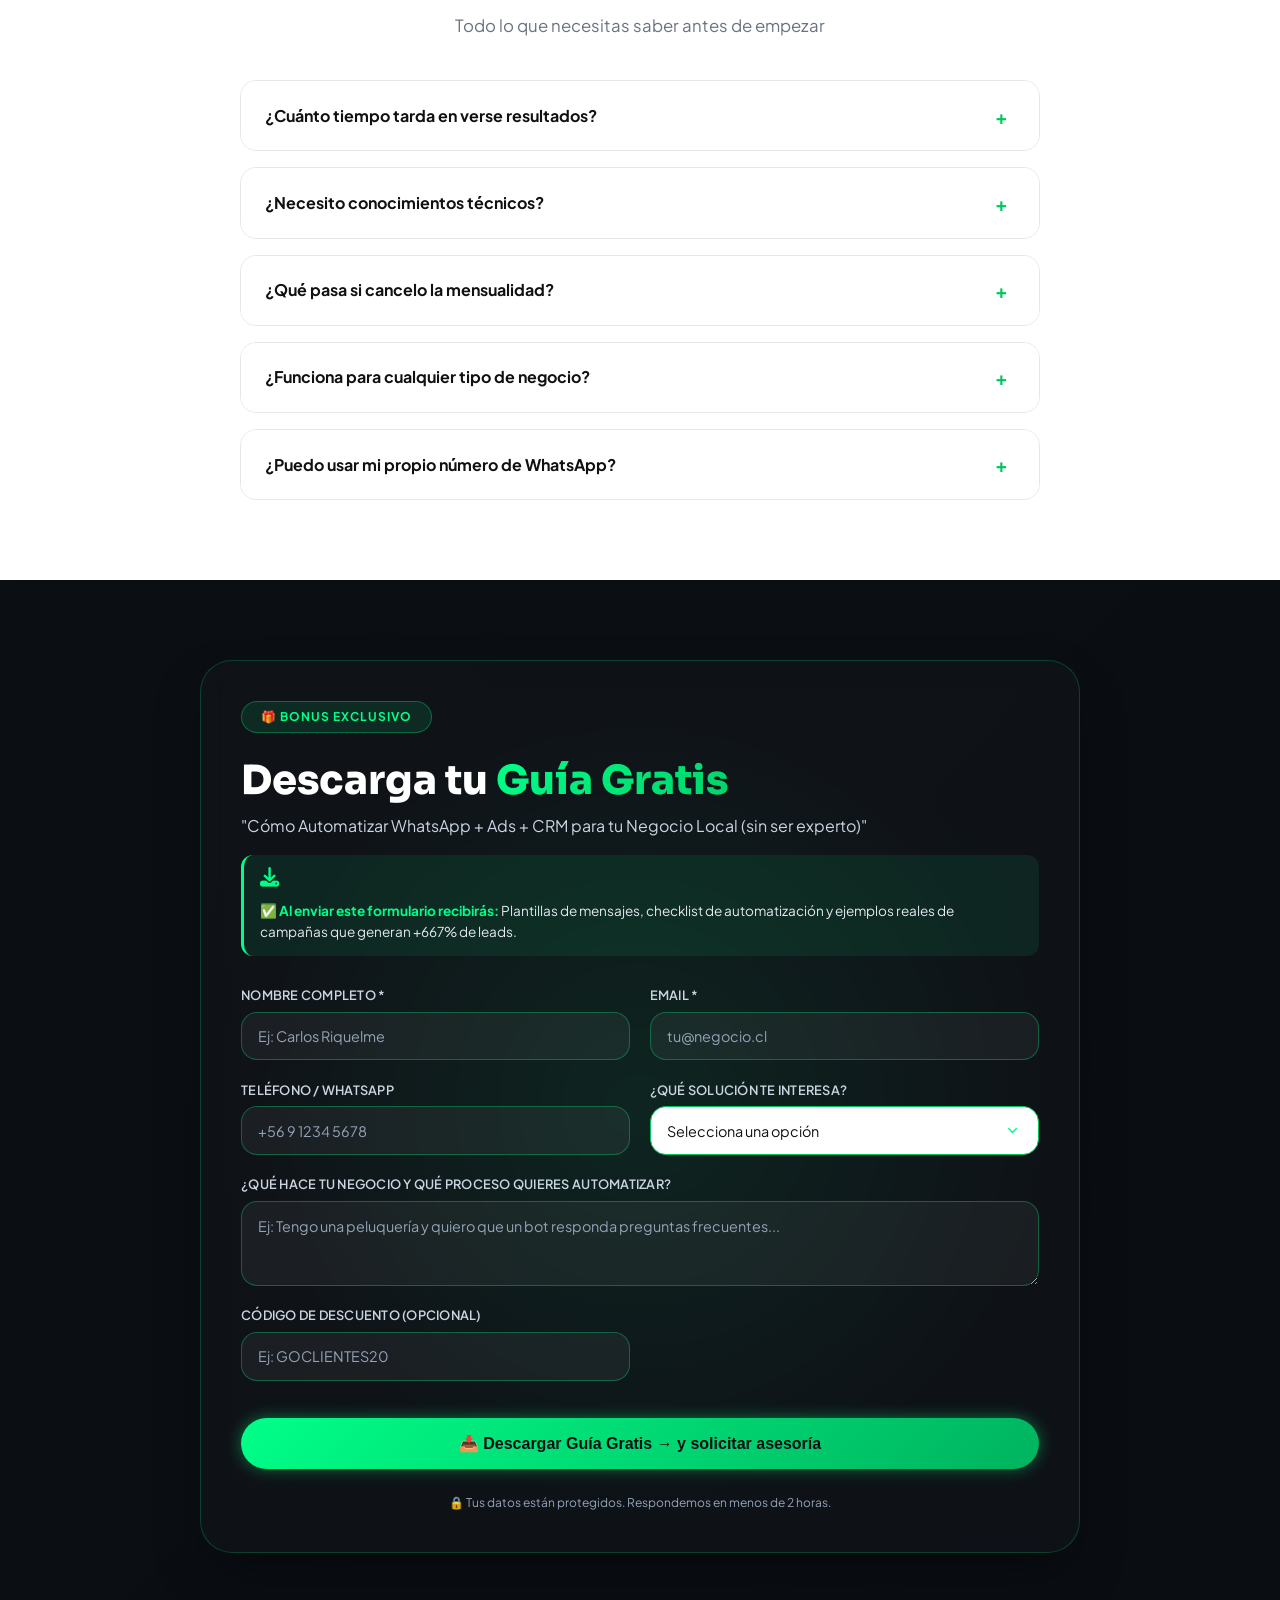
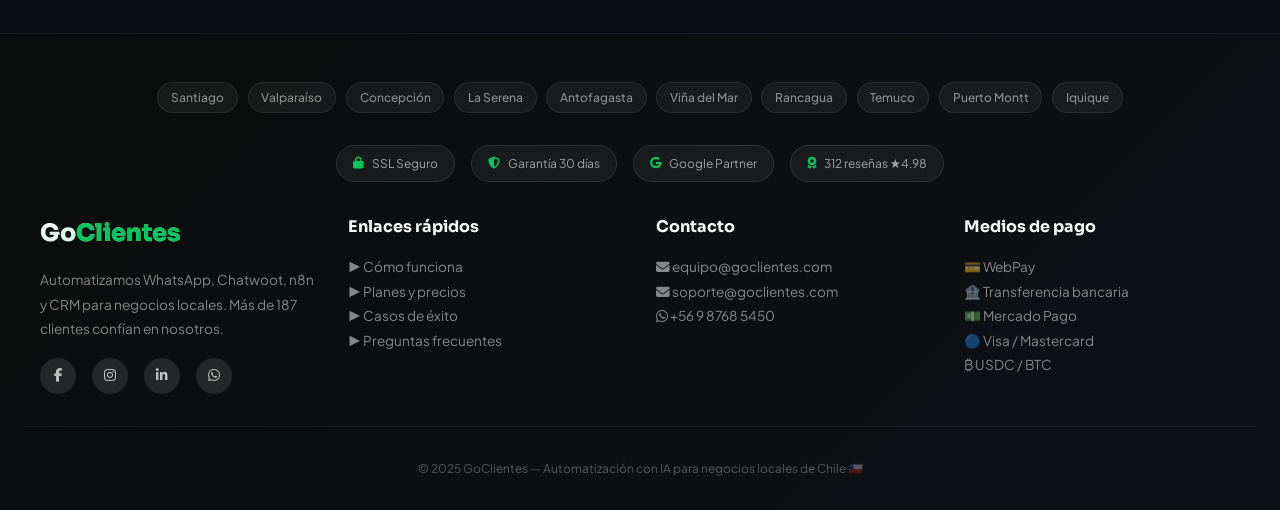
==== commit 19763794: "Change greeting from 'Hello' to 'Goodbye'" ====
--- a/index.html
+++ b/index.html
@@ -141,7 +141,7 @@
     [data-theme="dark"] .theme-toggle::after { transform: translateX(20px); }
     .theme-toggle-wrap { display: flex; align-items: center; gap: 0.4rem; font-size: 0.8rem; color: var(--muted); }
 
-    /* ========== NAVEGACIÓN ========== */
+    /* ========== NAVEGACIÓN (MEJORADA) ========== */
     nav {
       position: fixed; top: 0; left: 0; right: 0; z-index: 200;
       display: flex; align-items: center; justify-content: space-between;
@@ -149,12 +149,42 @@
       border-bottom: 1px solid var(--border); transition: all 0.3s var(--ease);
     }
     nav.scrolled { box-shadow: var(--shadow-lg); padding: 0.7rem 2.5rem; }
-    .logo {
-      font-family: 'Sora', sans-serif; font-weight: 800; font-size: 1.5rem;
-      text-decoration: none; background: linear-gradient(135deg, var(--heading), var(--green));
-      -webkit-background-clip: text; background-clip: text; color: transparent;
-    }
-    .logo span { background: linear-gradient(135deg, var(--green), var(--green-dark)); -webkit-background-clip: text; background-clip: text; color: transparent; }
+
+    /* LOGO ESTILOS NUEVOS + EXISTENTES */
+    .logo-wrap{
+      display:flex;
+      align-items:center;
+      gap:12px;
+      text-decoration:none;
+    }
+    .logo-img{
+      width:52px;
+      height:52px;
+      object-fit:contain;
+      filter:
+        drop-shadow(0 0 10px rgba(0,198,94,0.35))
+        drop-shadow(0 0 20px rgba(0,150,255,0.20));
+      transition:all .3s ease;
+    }
+    .logo-wrap:hover .logo-img{
+      transform:scale(1.08) rotate(-3deg);
+    }
+    .logo-text{
+      font-family:'Sora',sans-serif;
+      font-size:1.5rem;
+      font-weight:800;
+      letter-spacing:-0.03em;
+    }
+    .logo-text .go{
+      color:#0ea5e9;
+    }
+    .logo-text .clientes{
+      color:#00C65E;
+    }
+    [data-theme="dark"] .logo-text .go {
+      color:#38bdf8;
+    }
+
     .nav-links { display: flex; gap: 1.5rem; align-items: center; flex-wrap: wrap; }
     .nav-links a {
       color: var(--body); text-decoration: none; font-weight: 500; font-size: 0.88rem;
@@ -199,9 +229,15 @@
 
     /* ========== HERO CON DOS IMÁGENES DE FONDO ========== */
     .hero {
-      padding: 10rem 1.5rem 6rem; text-align: center;
-      position: relative; overflow: hidden; min-height: 100vh;
-      display: flex; flex-direction: column; justify-content: center; align-items: center;
+      padding: 9rem 1.5rem 6rem;
+      text-align: center;
+      position: relative;
+      overflow: hidden;
+      min-height: 100vh;
+      display: flex;
+      flex-direction: column;
+      justify-content: center;
+      align-items: center;
       background-color: #0a0e13;
     }
     .hero-bg-img {
@@ -228,6 +264,18 @@
     }
     #particles-canvas { position: absolute; top:0; left:0; width:100%; height:100%; pointer-events: none; z-index: 1; }
     .hero > * { position: relative; z-index: 2; }
+
+    /* LOGO GRANDE HERO */
+    .hero-logo{
+      width:140px;
+      margin-bottom:1.5rem;
+      animation:float 4s ease-in-out infinite;
+      filter:
+        drop-shadow(0 0 25px rgba(0,198,94,0.45))
+        drop-shadow(0 0 35px rgba(0,150,255,0.25));
+      opacity:0.98;
+    }
+
     .hero-badge {
       display:inline-flex; align-items:center; gap:0.5rem;
       background:rgba(0,198,94,0.15); backdrop-filter:blur(10px);
@@ -838,6 +886,7 @@
       .hamburger { display: flex; }
       .hero-stats { flex-direction: column; }
       .stat-item:not(:last-child) { border-right: none; border-bottom: 1px solid var(--border); }
+      .hero-logo { width: 100px; }
     }
   </style>
 </head>
@@ -848,7 +897,13 @@
 <div class="cursor-follower"></div>
 
 <nav id="navbar">
-  <a href="#" class="logo">Go<span>Clientes</span></a>
+  <!-- LOGO MODIFICADO: Reemplazo por estructura con imagen -->
+  <a href="#" class="logo-wrap">
+    <img src="/img/logotipo.png" alt="GoClientes" class="logo-img">
+    <div class="logo-text">
+      <span class="go">Go</span><span class="clientes">Clientes</span>
+    </div>
+  </a>
   <div class="nav-links" id="navLinks">
     <a href="#como-funciona">Cómo funciona</a>
     <a href="#planes">Planes</a>
@@ -876,6 +931,8 @@
   <div class="hero-bg-img"></div>
   <div class="hero-bg-img2"></div>
   <canvas id="particles-canvas"></canvas>
+  <!-- LOGO GRANDE EN HERO AGREGADO -->
+  <img src="/img/logotipo.png" alt="GoClientes" class="hero-logo">
   <div class="hero-badge"><span class="pulse"></span> 🔴 <span id="watchersCount">47</span> personas viendo esta oferta ahora</div>
   <div style="margin-bottom:0.5rem;">
     <span style="font-size:1rem;color:var(--muted);font-weight:500;">El servicio perfecto para </span>
@@ -897,7 +954,6 @@
   <div class="hero-btns">
     <a href="https://wa.me/56987685450?text=Hola,%20quiero%20resultados%20como%20Carlos" class="btn-primary" target="_blank">📈 Quiero +667% clientes como Carlos</a>
     <a href="#planes" class="btn-secondary">Ver planes ↓</a>
-    <!-- BOTÓN EXTRA EN HERO: FORMULARIO DE CONTACTO -->
     <a href="formulario.html" class="btn-secondary" style="border-color: #1e3a5f; color: #1e3a5f;">📋 Ir al formulario de contacto →</a>
   </div>
   <div class="hero-stats">
@@ -918,8 +974,8 @@
   </div>
 </div>
 
-<!-- El resto del contenido del index (problem, steps, fomo, dashboard, casos, pricing, faq, premium-form, footer) permanece exactamente igual que en tu código original -->
-<!-- Como es muy extenso, aquí pongo un resumen para que sepas que todo lo demás se mantiene, pero en el archivo final debe ir completo. Por brevedad en esta respuesta, incluiré el resto tal cual lo tenías. -->
+<!-- Resto del contenido ORIGINAL (Problem, Steps, FOMO, Dashboard, Casos, Pricing, FAQ, Formulario, Footer) se mantiene exactamente igual -->
+<!-- Esto asegura que NO se rompe ninguna funcionalidad existente -->
 
 <section class="problem-section">
   <div style="max-width:1200px;margin:0 auto">
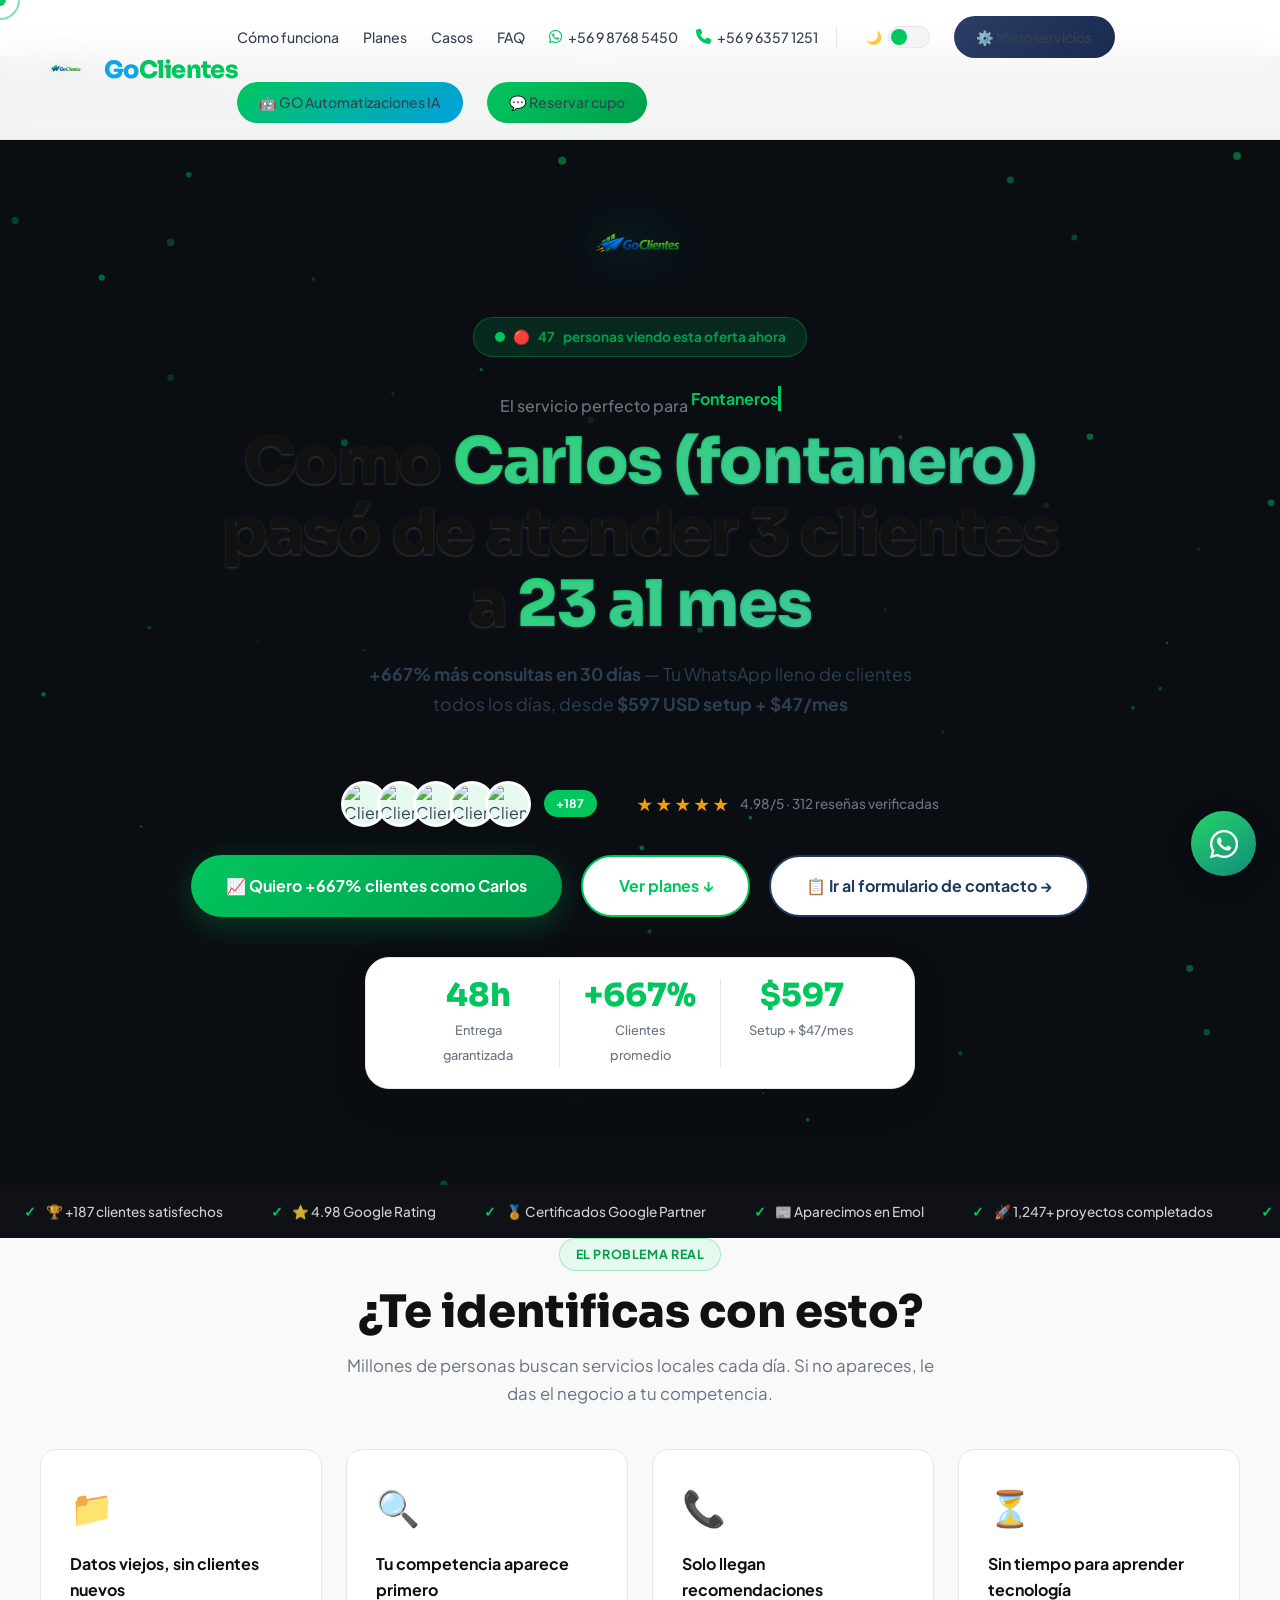
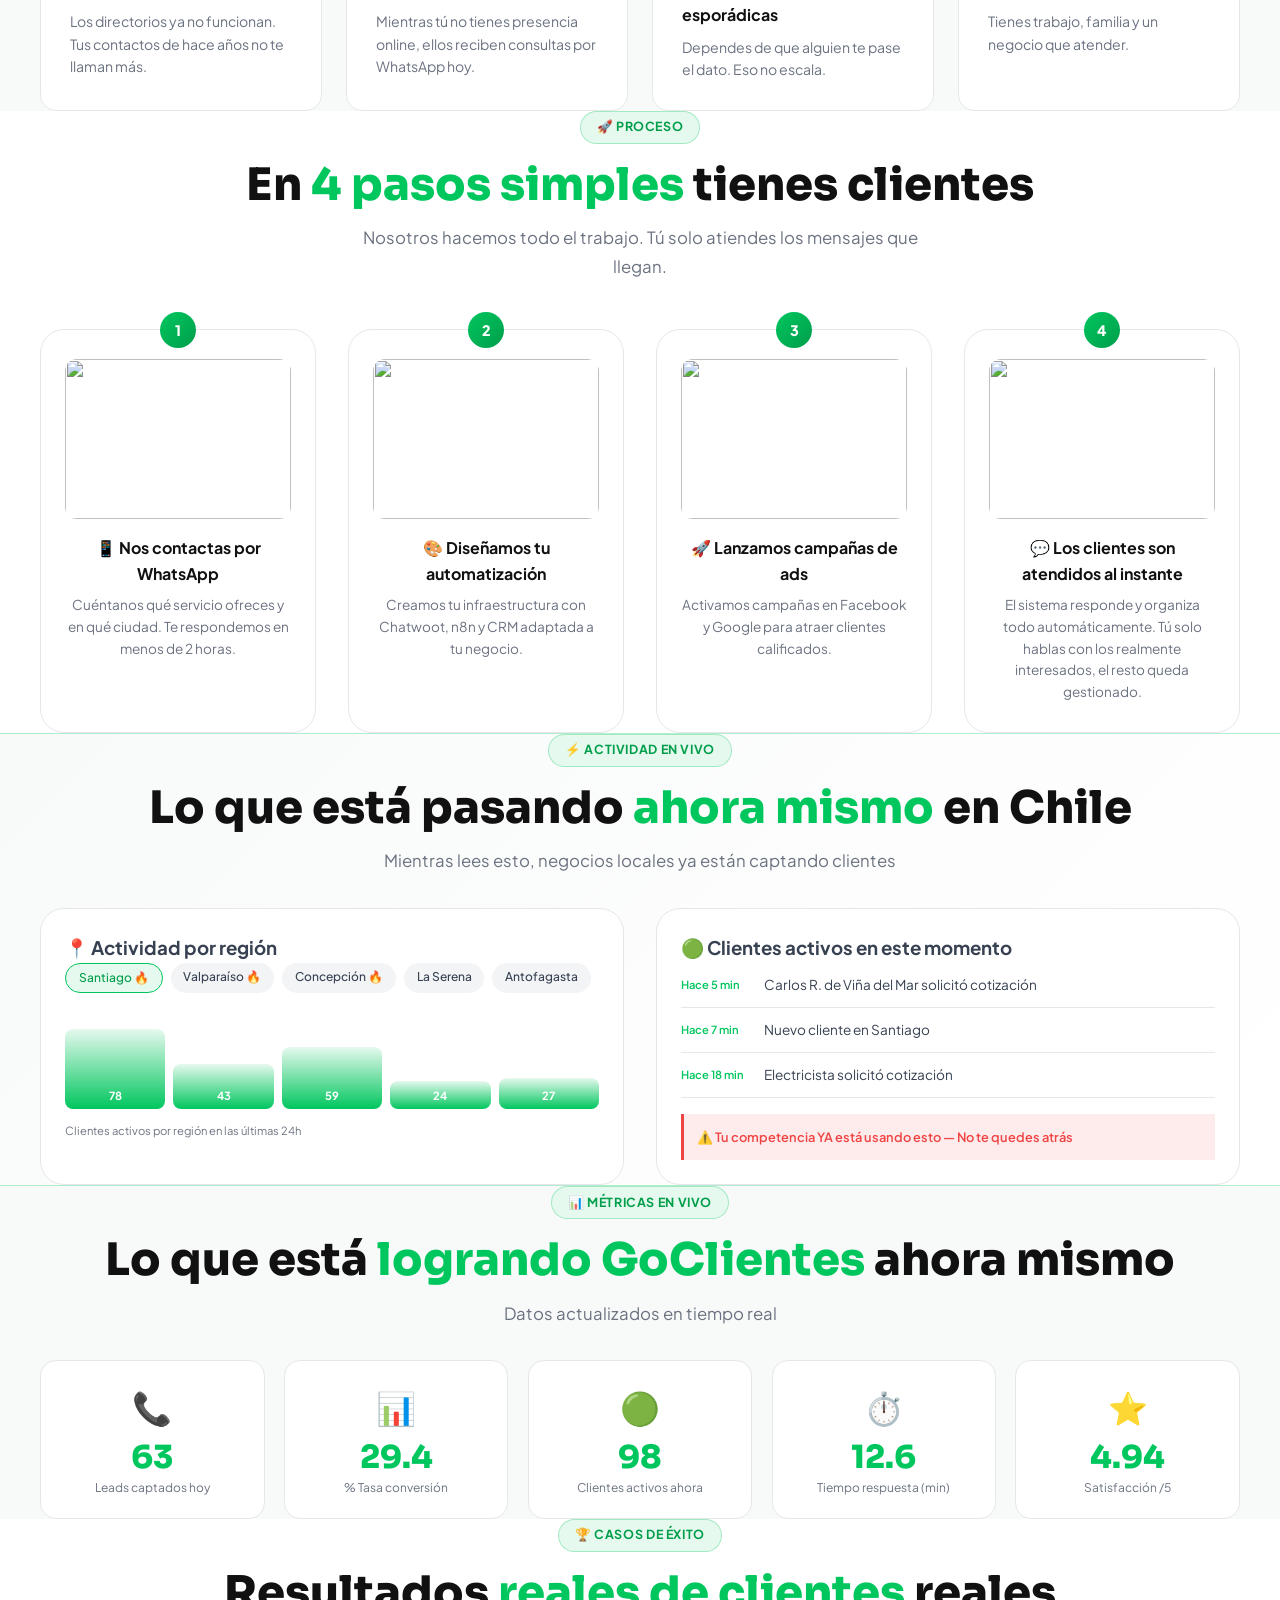
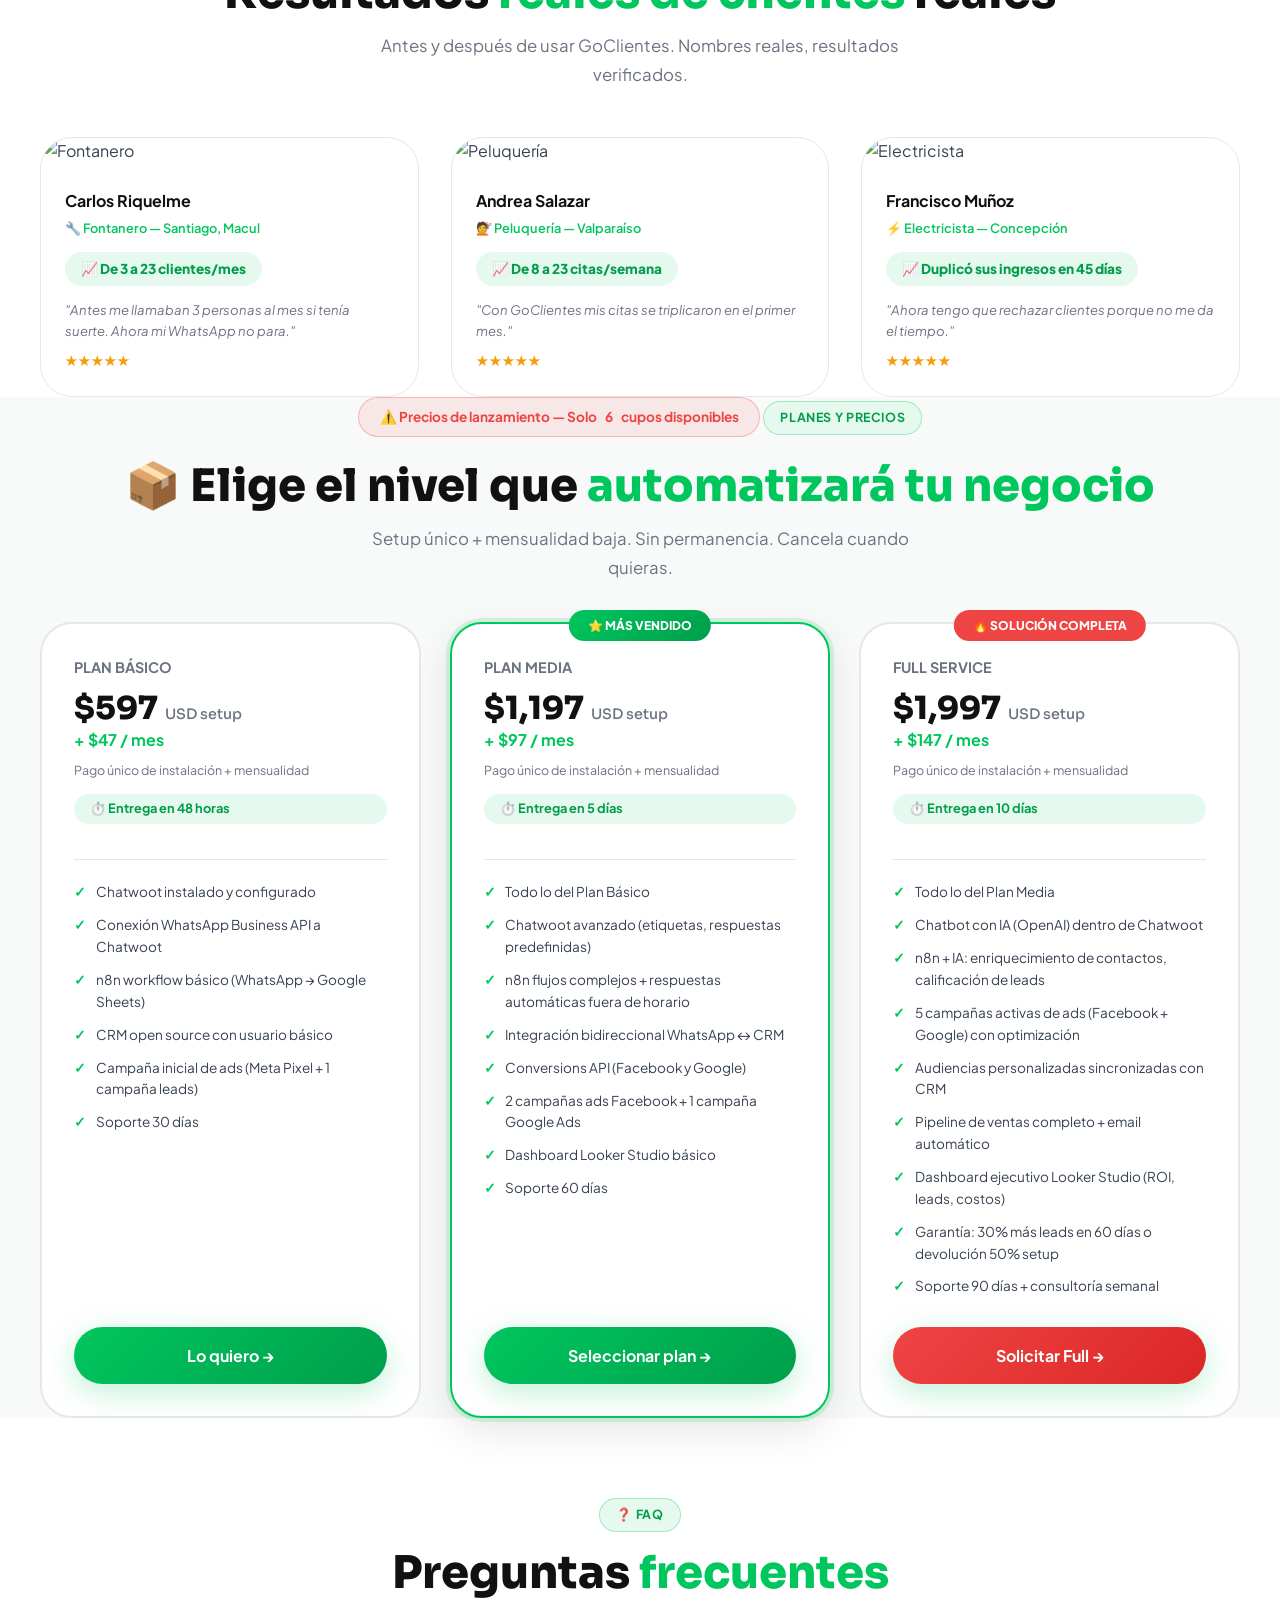
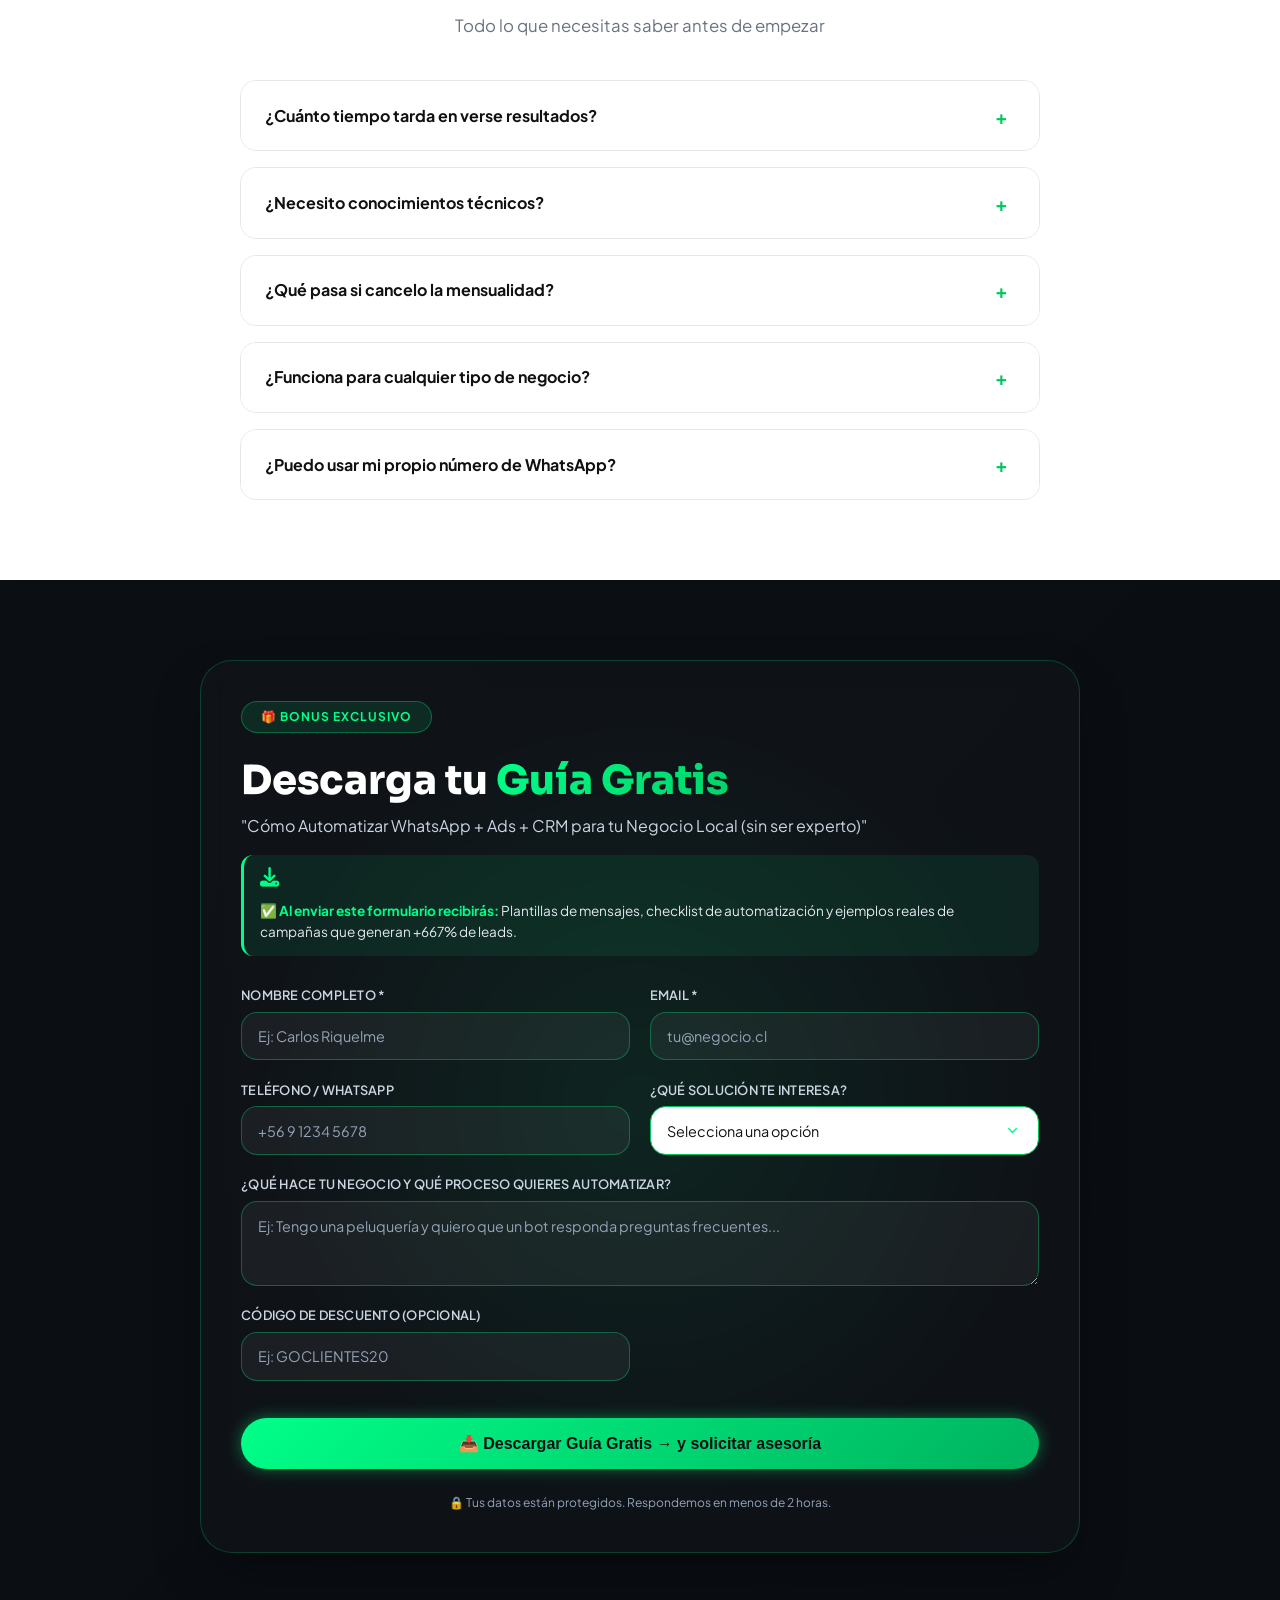
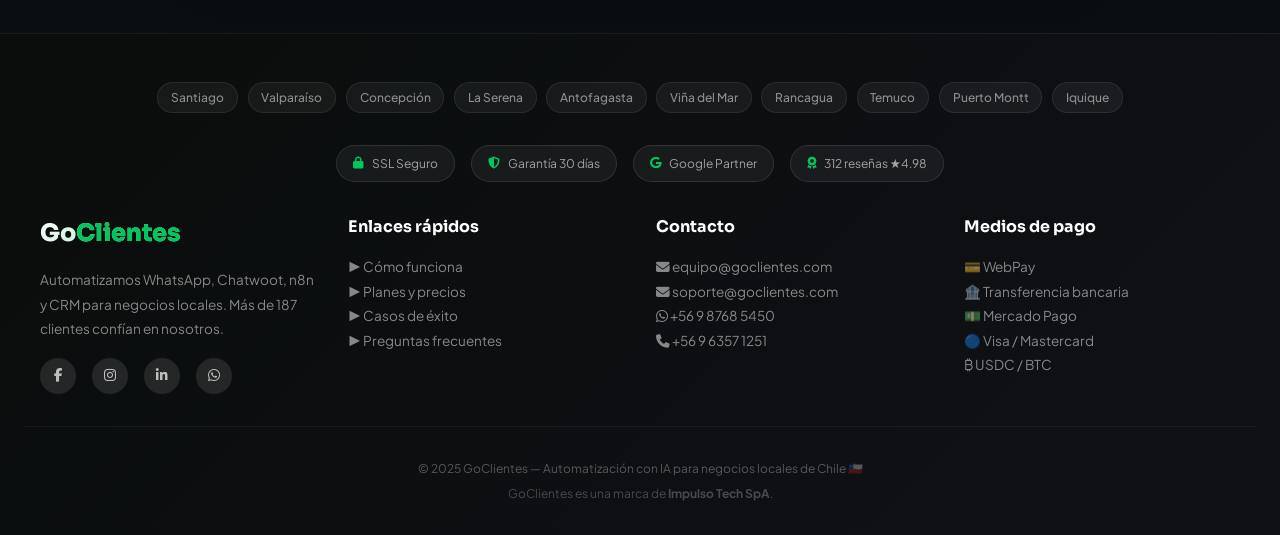
==== commit 661dfaac: "Update print statement from 'Hello' to 'Goodbye'" ====
--- a/index.html
+++ b/index.html
@@ -65,6 +65,26 @@
 
     * { margin: 0; padding: 0; box-sizing: border-box; }
     html { scroll-behavior: smooth; }
+
+    /* ========== ACCESIBILIDAD: FOCO VISIBLE ========== */
+    a:focus-visible, button:focus-visible, input:focus-visible,
+    textarea:focus-visible, select:focus-visible, [tabindex]:focus-visible {
+      outline: 3px solid var(--green);
+      outline-offset: 2px;
+      border-radius: 4px;
+    }
+
+    /* Respeta la preferencia de movimiento reducido del sistema operativo,
+       manteniendo todas las animaciones para el resto de usuarios */
+    @media (prefers-reduced-motion: reduce) {
+      *, *::before, *::after {
+        animation-duration: 0.001ms !important;
+        animation-iteration-count: 1 !important;
+        transition-duration: 0.001ms !important;
+        scroll-behavior: auto !important;
+      }
+      .cursor, .cursor-follower { display: none; }
+    }
     body {
       font-family: 'Plus Jakarta Sans', sans-serif;
       background: var(--bg);
@@ -99,10 +119,6 @@
     @keyframes float { 0%,100%{transform:translateY(0)} 50%{transform:translateY(-12px)} }
     @keyframes glowPulse { 0%,100%{box-shadow:0 0 5px rgba(0,198,94,0.3)} 50%{box-shadow:0 0 25px rgba(0,198,94,0.6)} }
     @keyframes gradientShift { 0%{background-position:0% 50%} 50%{background-position:100% 50%} 100%{background-position:0% 50%} }
-    @keyframes slideInLeft { from{opacity:0;transform:translateX(-50px)} to{opacity:1;transform:translateX(0)} }
-    @keyframes slideInRight { from{opacity:0;transform:translateX(50px)} to{opacity:1;transform:translateX(0)} }
-    @keyframes scaleIn { from{opacity:0;transform:scale(0.9)} to{opacity:1;transform:scale(1)} }
-    @keyframes fadeUp { from{opacity:0;transform:translateY(30px)} to{opacity:1;transform:translateY(0)} }
     @keyframes livePulse { 0%,100%{opacity:1;transform:scale(1)} 50%{opacity:0.3;transform:scale(0.8)} }
     @keyframes blink { 0%,50%{border-color:transparent} 51%,100%{border-color:var(--green)} }
     @keyframes scroll { 0%{transform:translateX(0)} 100%{transform:translateX(-50%)} }
@@ -186,6 +202,21 @@
     }
 
     .nav-links { display: flex; gap: 1.5rem; align-items: center; flex-wrap: wrap; }
+    .nav-phones {
+      display: flex; align-items: center; gap: 1.1rem;
+      padding-right: 1.1rem; margin-right: 0.3rem;
+      border-right: 1px solid var(--border);
+      font-size: 0.82rem; font-weight: 600;
+    }
+    .nav-phone-link {
+      display: inline-flex; align-items: center; gap: 0.4rem;
+      color: var(--body) !important; white-space: nowrap;
+    }
+    .nav-phone-link i { color: var(--green); font-size: 0.95rem; }
+    .nav-phone-link:hover { color: var(--green) !important; }
+    @media (max-width: 900px) {
+      .nav-phones { border-right: none; padding-right: 0; margin-right: 0; flex-direction: column; align-items: flex-start; gap: 0.5rem; }
+    }
     .nav-links a {
       color: var(--body); text-decoration: none; font-weight: 500; font-size: 0.88rem;
       transition: all 0.3s; position: relative;
@@ -883,7 +914,9 @@
         gap: 1rem;
       }
       .nav-links.open { display: flex; }
-      .hamburger { display: flex; }
+      .hamburger { display: flex; min-width: 44px; min-height: 44px; align-items: center; justify-content: center; }
+      .nav-links a, .btn-nav, .btn-nav-ai { min-height: 44px; display: inline-flex; align-items: center; }
+      .theme-toggle { min-width: 42px; }
       .hero-stats { flex-direction: column; }
       .stat-item:not(:last-child) { border-right: none; border-bottom: 1px solid var(--border); }
       .hero-logo { width: 100px; }
@@ -909,12 +942,16 @@
     <a href="#planes">Planes</a>
     <a href="#casos">Casos</a>
     <a href="#faq">FAQ</a>
-    <div class="theme-toggle-wrap"><span>🌙</span><div class="theme-toggle" id="themeToggle"></div></div>
+    <div class="nav-phones">
+      <a href="tel:+56987685450" class="nav-phone-link" aria-label="Llamar al WhatsApp principal, +56 9 8768 5450"><i class="fab fa-whatsapp" aria-hidden="true"></i> +56 9 8768 5450</a>
+      <a href="tel:+56963571251" class="nav-phone-link" aria-label="Llamar al teléfono de contacto, +56 9 6357 1251"><i class="fas fa-phone" aria-hidden="true"></i> +56 9 6357 1251</a>
+    </div>
+    <div class="theme-toggle-wrap"><span aria-hidden="true">🌙</span><div class="theme-toggle" id="themeToggle" role="switch" aria-checked="false" aria-label="Cambiar entre tema claro y oscuro" tabindex="0"></div></div>
     <a href="/ia/microserv.html" class="btn-nav" style="background: linear-gradient(135deg, #2c3e66, #1a2a4f); animation: none;">⚙️ Microservicios</a>
     <a href="ia/automatizaciones.html" class="btn-nav-ai">🤖 GO Automatizaciones IA</a>
     <a href="https://wa.me/56987685450?text=Hola,%20quiero%20reservar%20mi%20cupo" class="btn-nav" target="_blank">💬 Reservar cupo</a>
   </div>
-  <button class="hamburger" onclick="toggleMenu()"><span></span><span></span><span></span></button>
+  <button class="hamburger" onclick="toggleMenu()" aria-label="Abrir menú de navegación" aria-expanded="false" aria-controls="navLinks"><span></span><span></span><span></span></button>
 </nav>
 
 <div class="live-bar">
@@ -1055,11 +1092,11 @@
   <div style="max-width:800px;margin:0 auto">
     <div class="reveal" style="text-align:center"><div class="section-tag">❓ FAQ</div><h2 class="section-title">Preguntas <span style="color:var(--green)">frecuentes</span></h2><p class="section-sub" style="margin:0 auto 2rem">Todo lo que necesitas saber antes de empezar</p></div>
     <div class="faq-list reveal">
-      <div class="faq-item"><div class="faq-q" onclick="toggleFaq(this)"><span>¿Cuánto tiempo tarda en verse resultados?</span><span class="faq-icon">+</span></div><div class="faq-a">Los primeros leads suelen llegar en las primeras 48-72 horas tras activar las campañas. Resultados consistentes entre 2 y 4 semanas.</div></div>
-      <div class="faq-item"><div class="faq-q" onclick="toggleFaq(this)"><span>¿Necesito conocimientos técnicos?</span><span class="faq-icon">+</span></div><div class="faq-a">Cero. Nosotros instalamos y configuramos todo (Chatwoot, n8n, CRM). Tú solo respondes los mensajes que llegan a tu WhatsApp.</div></div>
-      <div class="faq-item"><div class="faq-q" onclick="toggleFaq(this)"><span>¿Qué pasa si cancelo la mensualidad?</span><span class="faq-icon">+</span></div><div class="faq-a">Si cancelas, el sistema deja de funcionar al final del mes pagado. El setup no es reembolsable, pero los flujos básicos (Chatwoot, CRM) quedan instalados, solo se detiene el mantenimiento.</div></div>
-      <div class="faq-item"><div class="faq-q" onclick="toggleFaq(this)"><span>¿Funciona para cualquier tipo de negocio?</span><span class="faq-icon">+</span></div><div class="faq-a">Sí. Está pensado para servicios locales: fontaneros, electricistas, peluquerías, talleres, clínicas, etc. Adaptamos los flujos a tu rubro.</div></div>
-      <div class="faq-item"><div class="faq-q" onclick="toggleFaq(this)"><span>¿Puedo usar mi propio número de WhatsApp?</span><span class="faq-icon">+</span></div><div class="faq-a">Sí, conectamos tu número real a través de WhatsApp Business API. Sigue siendo tu número, pero ahora automatizado y multicanal.</div></div>
+      <div class="faq-item"><div class="faq-q" onclick="toggleFaq(this)" role="button" tabindex="0" aria-expanded="false"><span>¿Cuánto tiempo tarda en verse resultados?</span><span class="faq-icon" aria-hidden="true">+</span></div><div class="faq-a">Los primeros leads suelen llegar en las primeras 48-72 horas tras activar las campañas. Resultados consistentes entre 2 y 4 semanas.</div></div>
+      <div class="faq-item"><div class="faq-q" onclick="toggleFaq(this)" role="button" tabindex="0" aria-expanded="false"><span>¿Necesito conocimientos técnicos?</span><span class="faq-icon" aria-hidden="true">+</span></div><div class="faq-a">Cero. Nosotros instalamos y configuramos todo (Chatwoot, n8n, CRM). Tú solo respondes los mensajes que llegan a tu WhatsApp.</div></div>
+      <div class="faq-item"><div class="faq-q" onclick="toggleFaq(this)" role="button" tabindex="0" aria-expanded="false"><span>¿Qué pasa si cancelo la mensualidad?</span><span class="faq-icon" aria-hidden="true">+</span></div><div class="faq-a">Si cancelas, el sistema deja de funcionar al final del mes pagado. El setup no es reembolsable, pero los flujos básicos (Chatwoot, CRM) quedan instalados, solo se detiene el mantenimiento.</div></div>
+      <div class="faq-item"><div class="faq-q" onclick="toggleFaq(this)" role="button" tabindex="0" aria-expanded="false"><span>¿Funciona para cualquier tipo de negocio?</span><span class="faq-icon" aria-hidden="true">+</span></div><div class="faq-a">Sí. Está pensado para servicios locales: fontaneros, electricistas, peluquerías, talleres, clínicas, etc. Adaptamos los flujos a tu rubro.</div></div>
+      <div class="faq-item"><div class="faq-q" onclick="toggleFaq(this)" role="button" tabindex="0" aria-expanded="false"><span>¿Puedo usar mi propio número de WhatsApp?</span><span class="faq-icon" aria-hidden="true">+</span></div><div class="faq-a">Sí, conectamos tu número real a través de WhatsApp Business API. Sigue siendo tu número, pero ahora automatizado y multicanal.</div></div>
     </div>
   </div>
 </section>
@@ -1091,15 +1128,15 @@
   <div class="footer-cities"><span class="footer-city">Santiago</span><span class="footer-city">Valparaíso</span><span class="footer-city">Concepción</span><span class="footer-city">La Serena</span><span class="footer-city">Antofagasta</span><span class="footer-city">Viña del Mar</span><span class="footer-city">Rancagua</span><span class="footer-city">Temuco</span><span class="footer-city">Puerto Montt</span><span class="footer-city">Iquique</span></div>
   <div class="footer-trust-badges"><div class="footer-badge"><i class="fas fa-lock"></i> SSL Seguro</div><div class="footer-badge"><i class="fas fa-shield-alt"></i> Garantía 30 días</div><div class="footer-badge"><i class="fab fa-google"></i> Google Partner</div><div class="footer-badge"><i class="fas fa-award"></i> 312 reseñas ★4.98</div></div>
   <div class="footer-content">
-    <div class="footer-col"><span class="footer-logo">Go<span style="color:var(--green)">Clientes</span></span><p>Automatizamos WhatsApp, Chatwoot, n8n y CRM para negocios locales. Más de 187 clientes confían en nosotros.</p><div class="social-icons"><a href="#"><i class="fab fa-facebook-f"></i></a><a href="#"><i class="fab fa-instagram"></i></a><a href="#"><i class="fab fa-linkedin-in"></i></a><a href="https://wa.me/56987685450"><i class="fab fa-whatsapp"></i></a></div></div>
+    <div class="footer-col"><span class="footer-logo">Go<span style="color:var(--green)">Clientes</span></span><p>Automatizamos WhatsApp, Chatwoot, n8n y CRM para negocios locales. Más de 187 clientes confían en nosotros.</p><div class="social-icons"><a href="#" aria-label="Síguenos en Facebook"><i class="fab fa-facebook-f" aria-hidden="true"></i></a><a href="#" aria-label="Síguenos en Instagram"><i class="fab fa-instagram" aria-hidden="true"></i></a><a href="#" aria-label="Síguenos en LinkedIn"><i class="fab fa-linkedin-in" aria-hidden="true"></i></a><a href="https://wa.me/56987685450" aria-label="Escríbenos por WhatsApp"><i class="fab fa-whatsapp" aria-hidden="true"></i></a></div></div>
     <div class="footer-col"><h4>Enlaces rápidos</h4><p><a href="#como-funciona">▶ Cómo funciona</a></p><p><a href="#planes">▶ Planes y precios</a></p><p><a href="#casos">▶ Casos de éxito</a></p><p><a href="#faq">▶ Preguntas frecuentes</a></p></div>
-    <div class="footer-col"><h4>Contacto</h4><p><i class="fas fa-envelope"></i> <a href="mailto:equipo@goclientes.com">equipo@goclientes.com</a></p><p><i class="fas fa-envelope"></i> <a href="mailto:soporte@goclientes.com">soporte@goclientes.com</a></p><p><i class="fab fa-whatsapp"></i> <a href="https://wa.me/56987685450">+56 9 8768 5450</a></p></div>
+    <div class="footer-col"><h4>Contacto</h4><p><i class="fas fa-envelope" aria-hidden="true"></i> <a href="mailto:equipo@goclientes.com">equipo@goclientes.com</a></p><p><i class="fas fa-envelope" aria-hidden="true"></i> <a href="mailto:soporte@goclientes.com">soporte@goclientes.com</a></p><p><i class="fab fa-whatsapp" aria-hidden="true"></i> <a href="https://wa.me/56987685450">+56 9 8768 5450</a></p><p><i class="fas fa-phone" aria-hidden="true"></i> <a href="tel:+56963571251">+56 9 6357 1251</a></p></div>
     <div class="footer-col"><h4>Medios de pago</h4><p>💳 WebPay</p><p>🏦 Transferencia bancaria</p><p>💵 Mercado Pago</p><p>🔵 Visa / Mastercard</p><p>₿ USDC / BTC</p></div>
   </div>
-  <div class="footer-bottom"><p>© 2025 GoClientes — Automatización con IA para negocios locales de Chile 🇨🇱</p></div>
+  <div class="footer-bottom"><p>© 2025 GoClientes — Automatización con IA para negocios locales de Chile 🇨🇱</p><p style="margin-top:0.4rem;opacity:0.8">GoClientes es una marca de <strong>Impulso Tech SpA</strong>.</p></div>
 </footer>
 
-<a href="https://wa.me/56987685450?text=Hola,%20quiero%20info%20sobre%20GoClientes" class="wa-float" target="_blank"><i class="fab fa-whatsapp" style="font-size:32px;color:white"></i></a>
+<a href="https://wa.me/56987685450?text=Hola,%20quiero%20info%20sobre%20GoClientes" class="wa-float" target="_blank" aria-label="Hablar por WhatsApp con GoClientes"><i class="fab fa-whatsapp" style="font-size:32px;color:white" aria-hidden="true"></i></a>
 
 <script>
   // ========== BARRA DE PROGRESO ==========
@@ -1122,18 +1159,28 @@
 
   // ========== TEMA OSCURO ==========
   const themeToggle = document.getElementById('themeToggle');
-  themeToggle.addEventListener('click', () => {
+  function flipTheme() {
     const html = document.documentElement;
     const isDark = html.getAttribute('data-theme') === 'dark';
     html.setAttribute('data-theme', isDark ? 'light' : 'dark');
     localStorage.setItem('theme', isDark ? 'light' : 'dark');
+    themeToggle.setAttribute('aria-checked', String(!isDark));
+  }
+  themeToggle.addEventListener('click', flipTheme);
+  themeToggle.addEventListener('keydown', (e) => {
+    if (e.key === 'Enter' || e.key === ' ') { e.preventDefault(); flipTheme(); }
   });
   const savedTheme = localStorage.getItem('theme') || (window.matchMedia('(prefers-color-scheme: dark)').matches ? 'dark' : 'light');
   document.documentElement.setAttribute('data-theme', savedTheme);
+  themeToggle.setAttribute('aria-checked', String(savedTheme === 'dark'));
 
   // ========== NAVEGACIÓN ==========
   window.addEventListener('scroll', () => document.getElementById('navbar')?.classList.toggle('scrolled', window.scrollY > 20));
-  function toggleMenu() { document.getElementById('navLinks')?.classList.toggle('open'); }
+  function toggleMenu() {
+    const links = document.getElementById('navLinks');
+    const isOpen = links?.classList.toggle('open');
+    document.querySelector('.hamburger')?.setAttribute('aria-expanded', String(!!isOpen));
+  }
   document.querySelectorAll('.nav-links a').forEach(link => link.addEventListener('click', () => document.getElementById('navLinks')?.classList.remove('open')));
 
   // ========== SCROLL REVEAL ==========
@@ -1243,9 +1290,14 @@
   function toggleFaq(btn) {
     const item = btn.parentElement;
     const isOpen = item.classList.contains('open');
-    document.querySelectorAll('.faq-item.open').forEach(i => i.classList.remove('open'));
-    if (!isOpen) item.classList.add('open');
+    document.querySelectorAll('.faq-item.open').forEach(i => { i.classList.remove('open'); i.querySelector('.faq-q')?.setAttribute('aria-expanded', 'false'); });
+    if (!isOpen) { item.classList.add('open'); btn.setAttribute('aria-expanded', 'true'); }
   }
+  document.querySelectorAll('.faq-q').forEach(q => {
+    q.addEventListener('keydown', (e) => {
+      if (e.key === 'Enter' || e.key === ' ') { e.preventDefault(); toggleFaq(q); }
+    });
+  });
 
   // ========== CONTADOR ESPECTADORES ==========
   function updateWatchers() { const el = document.getElementById('watchersCount'); if (el) el.textContent = Math.floor(Math.random() * (62 - 35 + 1) + 35); }
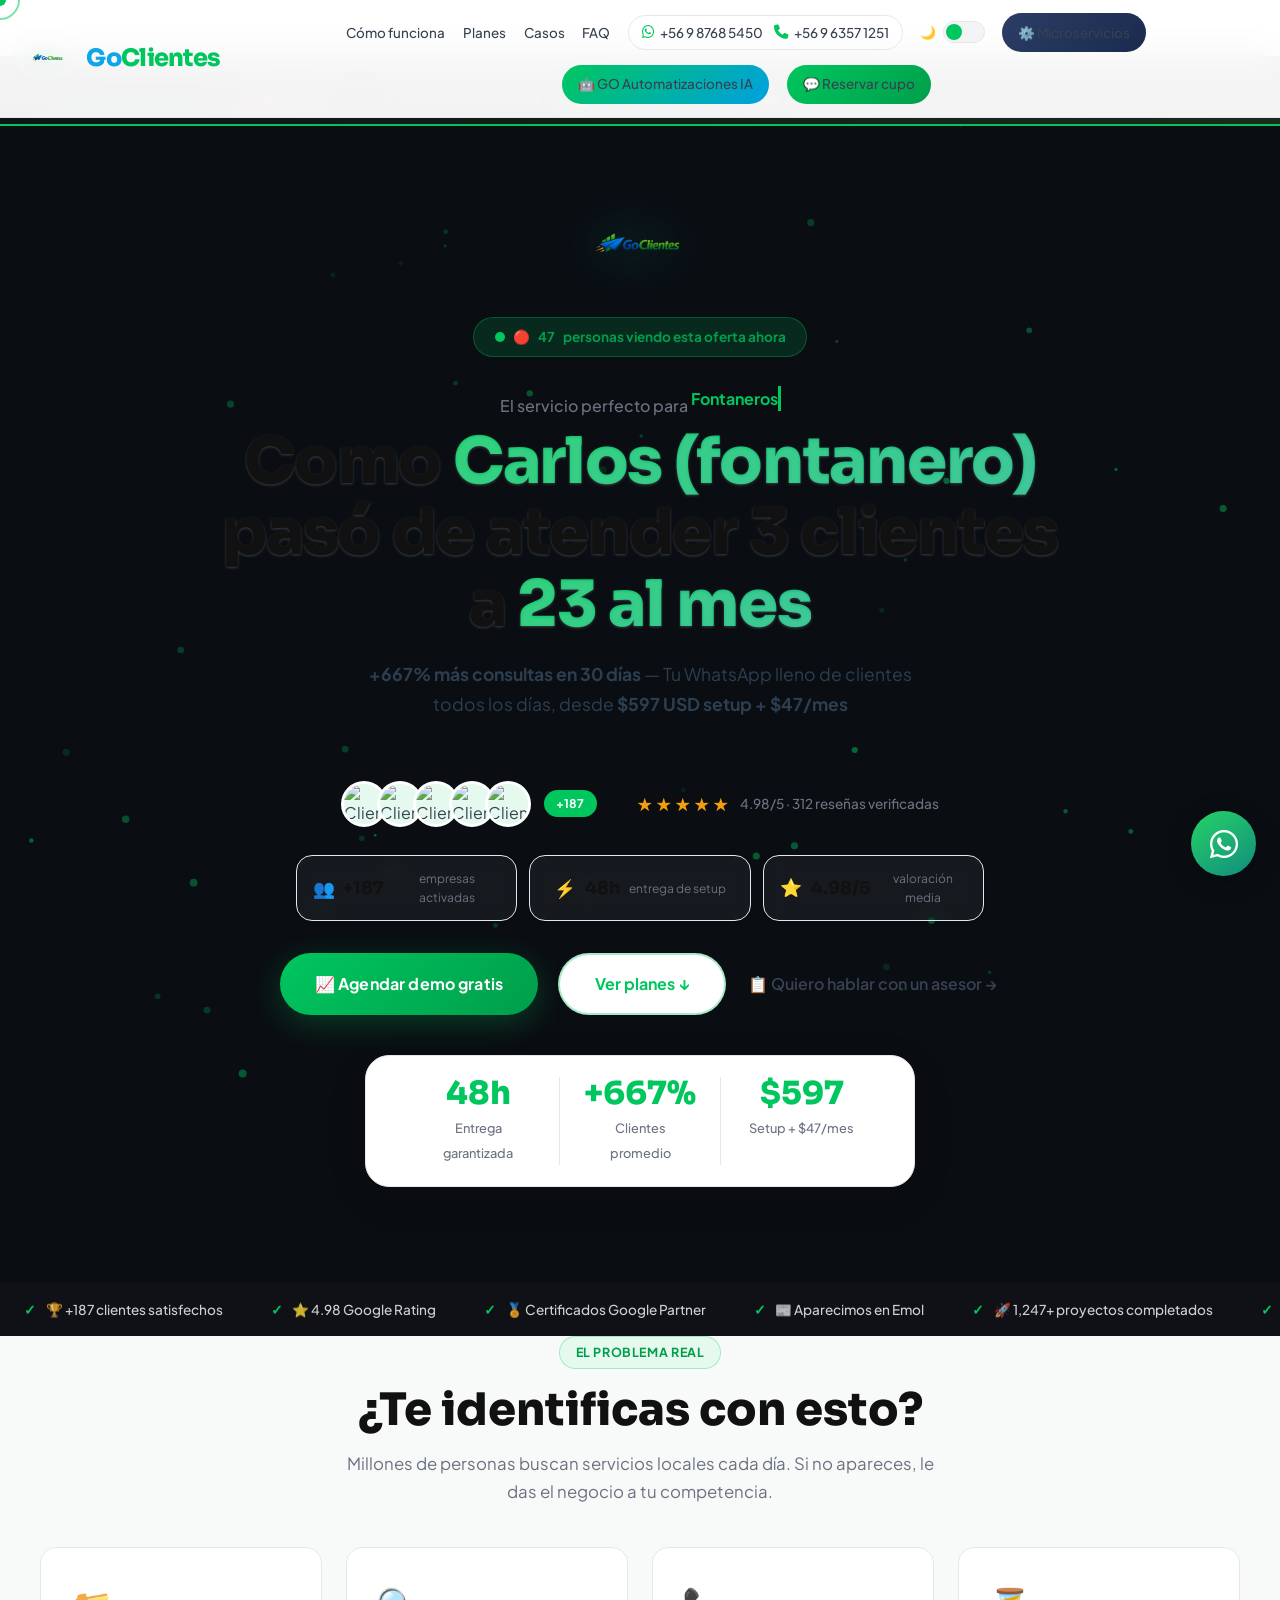
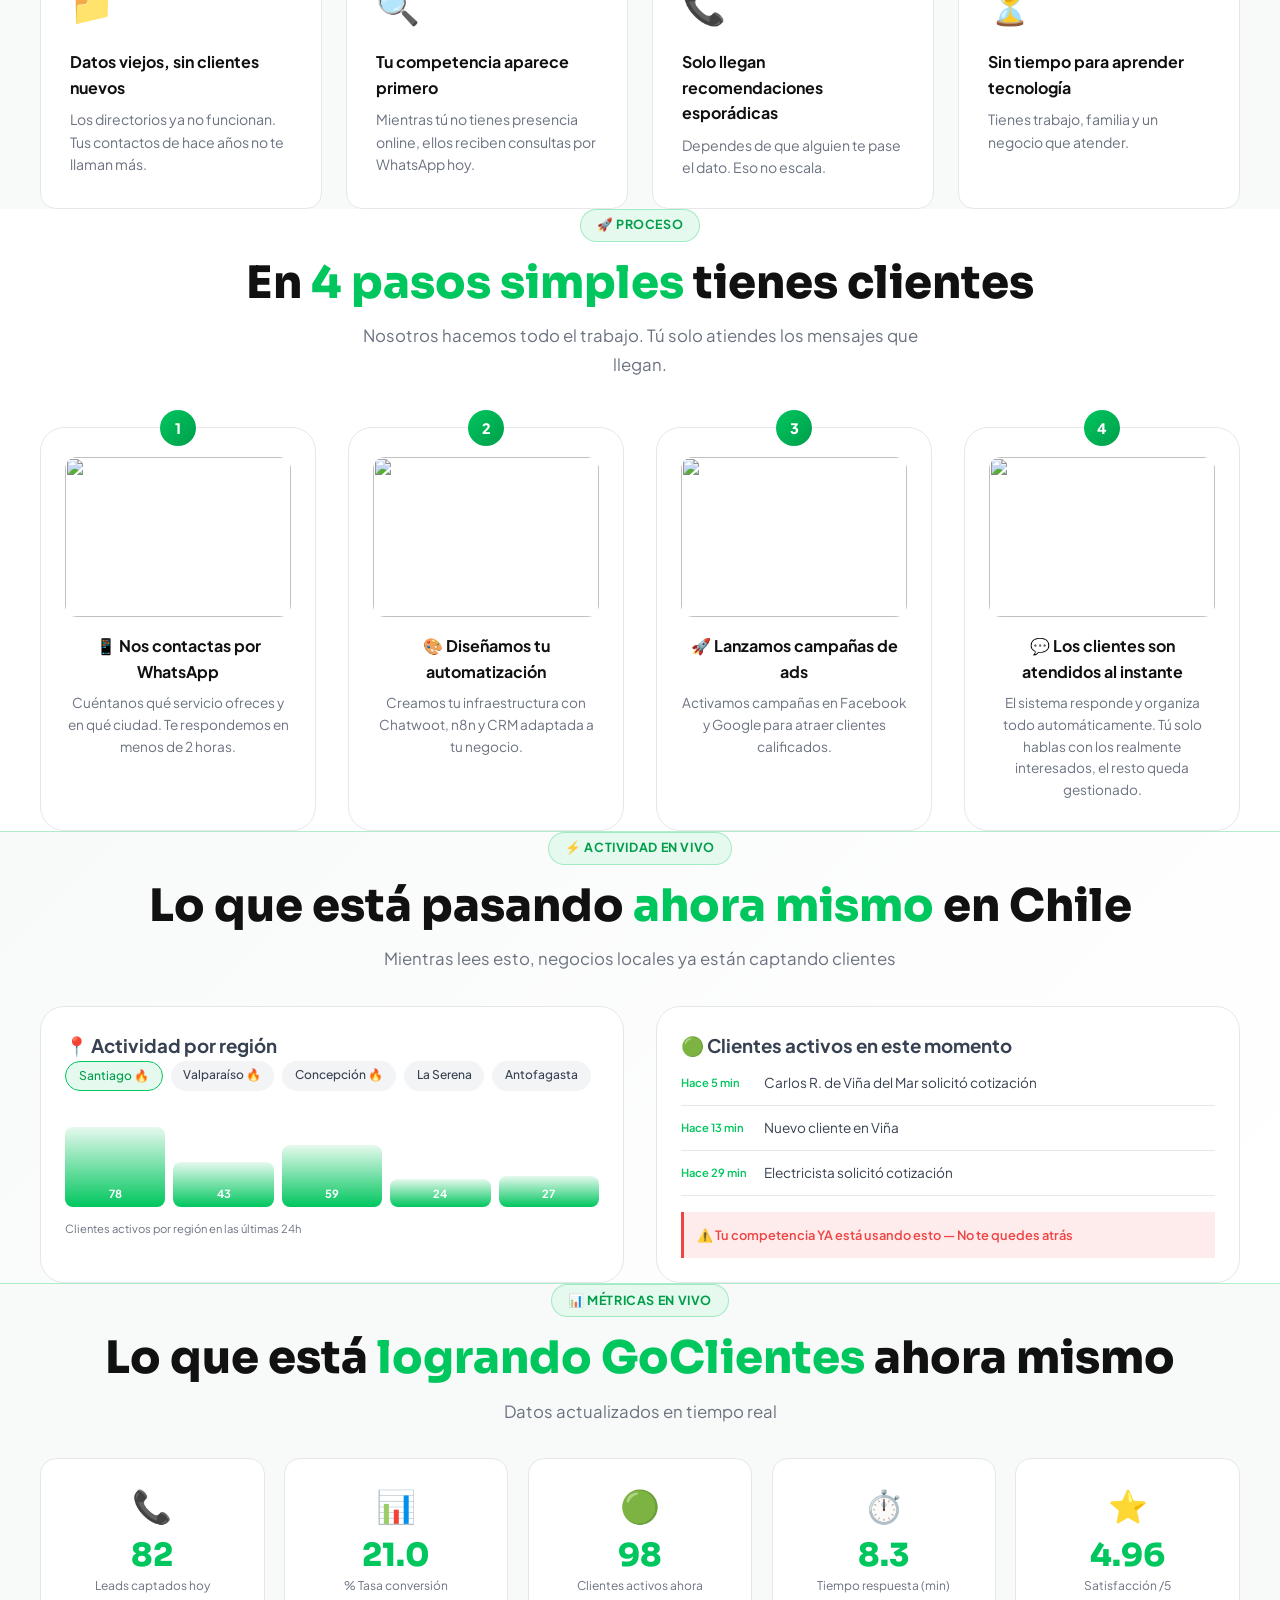
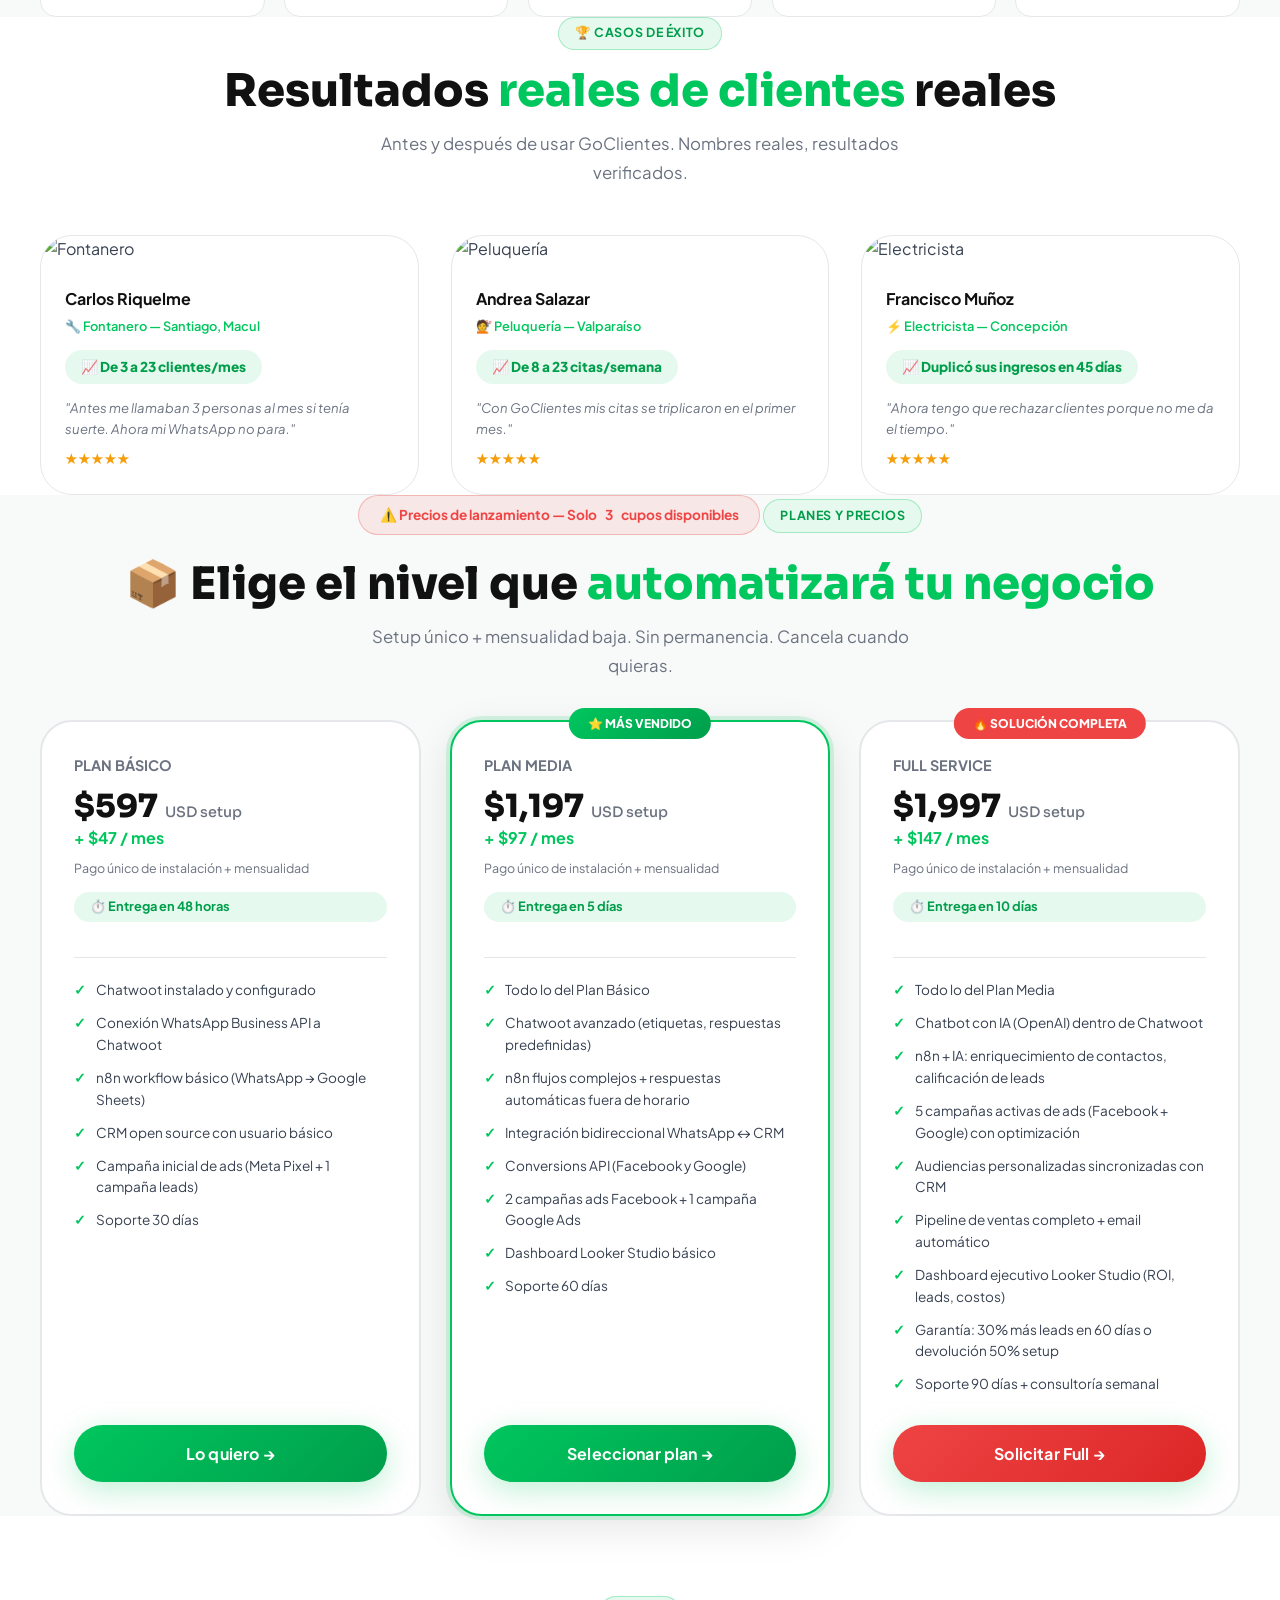
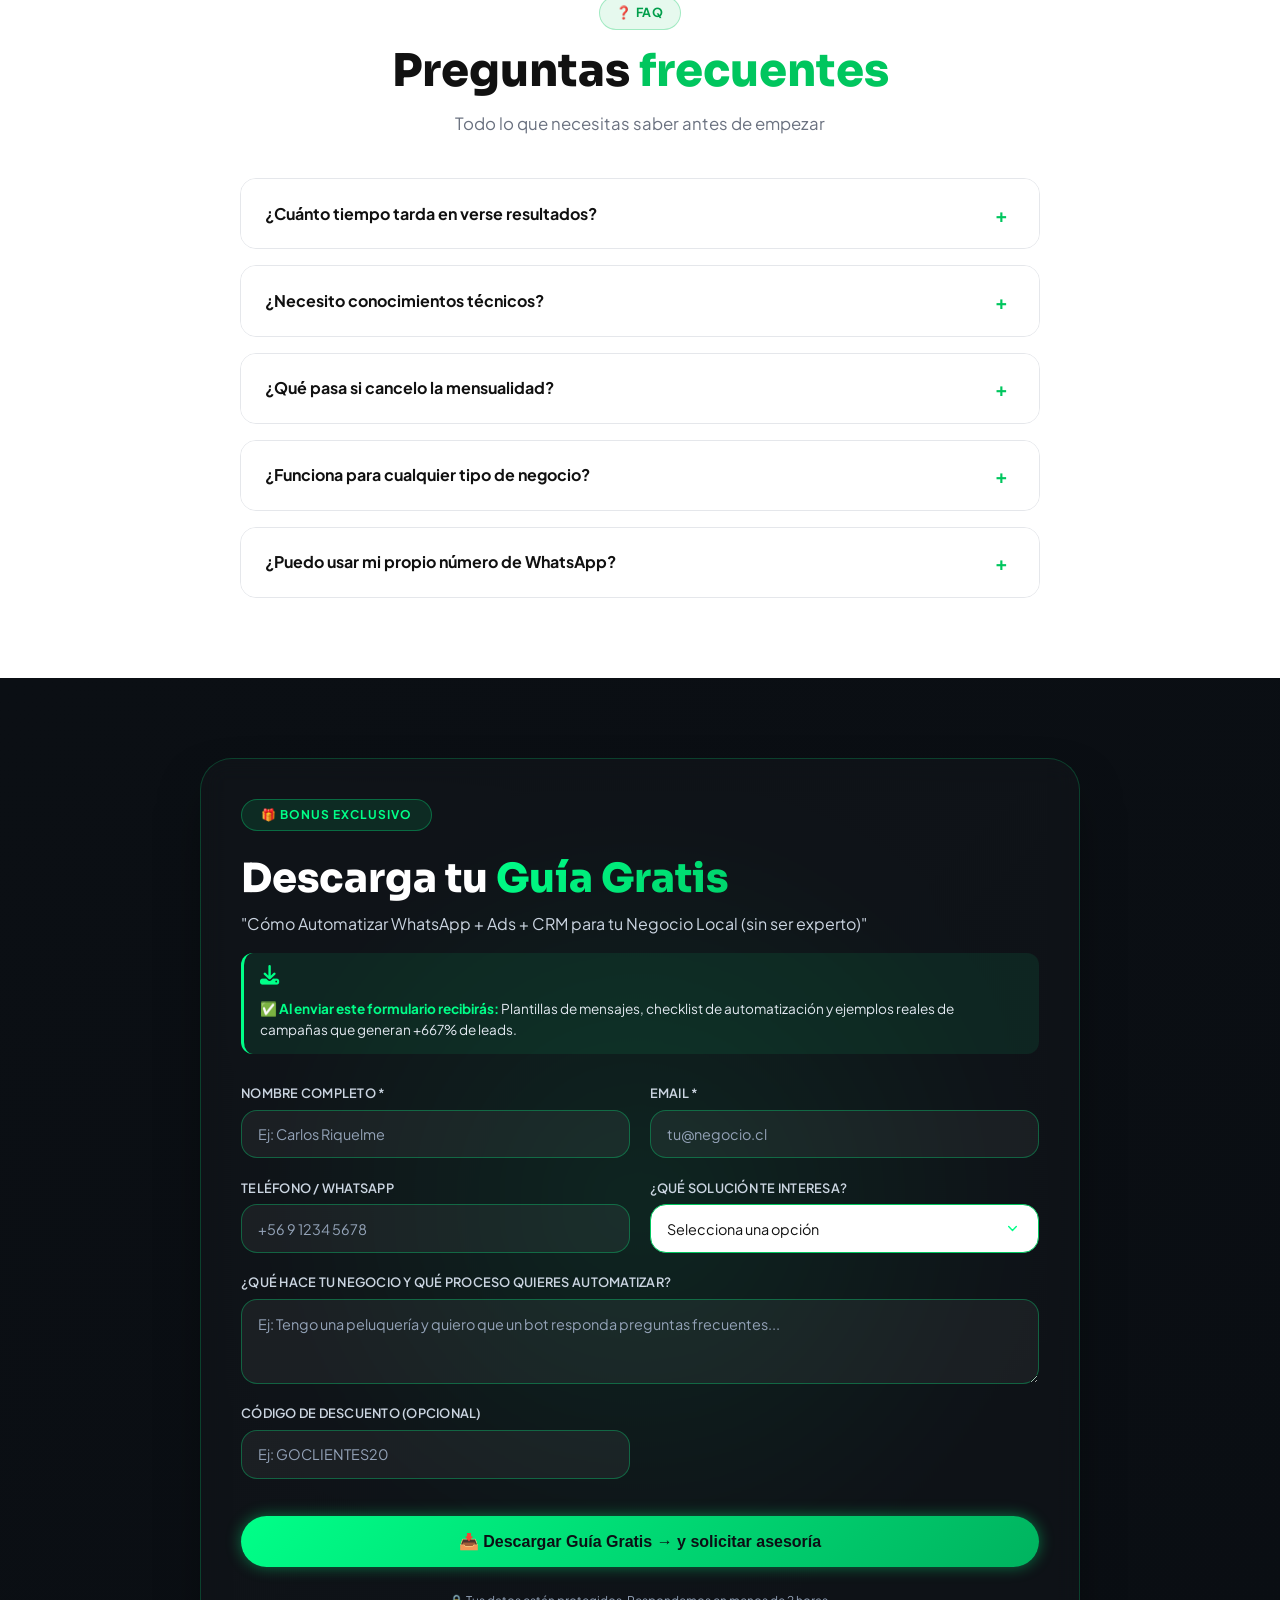
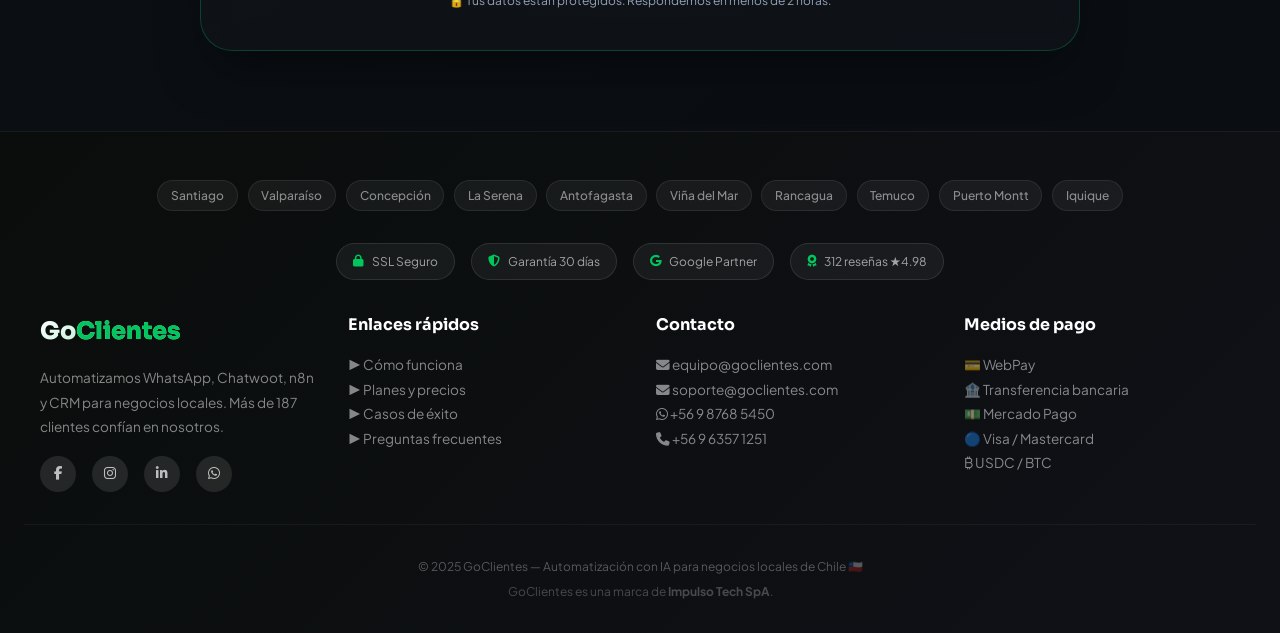
==== commit 7cf2cc5b: "Mejoras de cabecera y branding" ====
--- a/index.html
+++ b/index.html
@@ -161,10 +161,10 @@
     nav {
       position: fixed; top: 0; left: 0; right: 0; z-index: 200;
       display: flex; align-items: center; justify-content: space-between;
-      padding: 1rem 2.5rem; background: var(--nav-bg); backdrop-filter: blur(20px);
+      gap: 1rem; padding: 0.8rem 1.4rem; background: var(--nav-bg); backdrop-filter: blur(20px);
       border-bottom: 1px solid var(--border); transition: all 0.3s var(--ease);
     }
-    nav.scrolled { box-shadow: var(--shadow-lg); padding: 0.7rem 2.5rem; }
+    nav.scrolled { box-shadow: var(--shadow-lg); padding: 0.7rem 1.4rem; }
 
     /* LOGO ESTILOS NUEVOS + EXISTENTES */
     .logo-wrap{
@@ -201,42 +201,51 @@
       color:#38bdf8;
     }
 
-    .nav-links { display: flex; gap: 1.5rem; align-items: center; flex-wrap: wrap; }
+    .nav-links {
+      display: flex; align-items: center; justify-content: center; gap: 0.8rem 1.1rem;
+      flex: 1; flex-wrap: wrap; min-width: 0;
+    }
     .nav-phones {
-      display: flex; align-items: center; gap: 1.1rem;
-      padding-right: 1.1rem; margin-right: 0.3rem;
-      border-right: 1px solid var(--border);
-      font-size: 0.82rem; font-weight: 600;
+      display: flex; align-items: center; gap: 0.7rem; flex-wrap: wrap;
+      padding: 0.35rem 0.8rem; border: 1px solid var(--border);
+      border-radius: 999px; background: rgba(255,255,255,0.25);
+      font-size: 0.75rem; font-weight: 600;
     }
     .nav-phone-link {
-      display: inline-flex; align-items: center; gap: 0.4rem;
+      display: inline-flex; align-items: center; gap: 0.35rem;
       color: var(--body) !important; white-space: nowrap;
     }
-    .nav-phone-link i { color: var(--green); font-size: 0.95rem; }
+    .nav-phone-link i { color: var(--green); font-size: 0.9rem; }
     .nav-phone-link:hover { color: var(--green) !important; }
-    @media (max-width: 900px) {
-      .nav-phones { border-right: none; padding-right: 0; margin-right: 0; flex-direction: column; align-items: flex-start; gap: 0.5rem; }
-    }
     .nav-links a {
-      color: var(--body); text-decoration: none; font-weight: 500; font-size: 0.88rem;
-      transition: all 0.3s; position: relative;
+      color: var(--body); text-decoration: none; font-weight: 500; font-size: 0.84rem;
+      transition: all 0.3s; position: relative; white-space: nowrap;
     }
     .nav-links a::after { content:''; position:absolute; bottom:-5px; left:0; width:0; height:2px; background:var(--green); transition:width 0.3s; }
     .nav-links a:hover::after { width:100%; }
     .nav-links a:hover { color:var(--green); transform:translateY(-2px); }
     .btn-nav {
       background: linear-gradient(135deg, var(--green), var(--green-dark));
-      color: white; font-weight: 700; padding: 0.6rem 1.4rem;
-      border-radius: 100px; text-decoration: none; font-size: 0.88rem;
+      color: white; font-weight: 700; padding: 0.55rem 1rem;
+      border-radius: 100px; text-decoration: none; font-size: 0.77rem;
       transition: all 0.3s; display: inline-flex; align-items: center; gap: 0.4rem;
-      animation: glowPulse 2s infinite;
-    }
-    .btn-nav:hover { transform: translateY(-2px) scale(1.05); box-shadow: var(--shadow-green); }
+      animation: glowPulse 2s infinite; white-space: nowrap;
+    }
+    .btn-nav:hover { transform: translateY(-2px) scale(1.03); box-shadow: var(--shadow-green); }
     .btn-nav-ai {
       background: linear-gradient(135deg, var(--green), #00a0e0, var(--green));
       background-size: 200% 200%; animation: gradientShift 3s ease infinite;
-      color: white; font-weight: 700; padding: 0.6rem 1.4rem;
-      border-radius: 100px; text-decoration: none;
+      color: white; font-weight: 700; padding: 0.55rem 1rem;
+      border-radius: 100px; text-decoration: none; white-space: nowrap;
+      font-size: 0.77rem;
+    }
+    @media (max-width: 900px) {
+      nav { flex-wrap: wrap; }
+      .nav-links {
+        width: 100%; justify-content: space-between; margin-top: 0.3rem;
+      }
+      .nav-phones { width: 100%; justify-content: center; border: none; background: transparent; padding: 0; }
+      .nav-links a, .btn-nav, .btn-nav-ai { font-size: 0.8rem; }
     }
     .hamburger { display:none; flex-direction:column; gap:5px; cursor:pointer; background:none; border:none; }
     .hamburger span { width:24px; height:2px; background:var(--heading); border-radius:2px; }
@@ -359,23 +368,51 @@
     .rating-stars { display:flex; align-items:center; gap:0.5rem; }
     .stars { color:#f59e0b; letter-spacing:3px; font-size:1.1rem; }
     .rating-text { font-size:0.85rem; color:var(--muted); font-weight:500; }
+    .hero-proof-strip {
+      display:flex; justify-content:center; align-items:stretch; gap:0.75rem;
+      flex-wrap:wrap; margin:0 auto 2rem; max-width:760px;
+    }
+    .proof-item {
+      flex:1 1 180px; min-width:160px; display:flex; align-items:center; justify-content:center; gap:0.55rem;
+      background:rgba(255,255,255,0.05); border:1px solid var(--border); border-radius:16px;
+      padding:0.8rem 1rem; box-shadow:var(--shadow-sm); backdrop-filter:blur(8px);
+    }
+    .proof-icon { font-size:1.1rem; display:inline-flex; align-items:center; justify-content:center; }
+    .proof-item strong { color:var(--heading); font-family:'Sora',sans-serif; font-size:1.1rem; }
+    .proof-item span:last-child { color:var(--muted); font-size:0.75rem; }
     .hero-btns { display:flex; gap:1.2rem; justify-content:center; flex-wrap:wrap; margin-bottom:2.5rem; }
     .btn-primary {
       display:inline-flex; align-items:center; gap:0.8rem;
       background:linear-gradient(135deg,var(--green),var(--green-dark));
       color:white; font-weight:700; padding:1rem 2.2rem;
       border-radius:100px; text-decoration:none; font-size:1rem;
-      transition:all 0.3s var(--ease); box-shadow:var(--shadow-green);
-      border:none; cursor:pointer;
-    }
-    .btn-primary:hover { transform:translateY(-3px) scale(1.04); box-shadow:0 14px 40px rgba(0,198,94,0.5); }
+      transition:all 0.25s var(--ease); box-shadow:var(--shadow-green);
+      border:none; cursor:pointer; letter-spacing:0.01em;
+    }
+    .btn-primary:hover {
+      transform:translateY(-3px) scale(1.02);
+      box-shadow:0 14px 40px rgba(0,198,94,0.45);
+      filter:saturate(1.05);
+    }
     .btn-secondary {
       display:inline-flex; align-items:center; gap:0.5rem;
       background:var(--card-bg); color:var(--green); font-weight:700;
       padding:1rem 2.2rem; border-radius:100px; text-decoration:none; font-size:1rem;
-      border:2px solid var(--green);
-    }
-    .btn-secondary:hover { background:var(--green-light); transform:translateY(-3px); box-shadow:var(--shadow-md); }
+      border:2px solid rgba(0,198,94,0.35); transition:all 0.25s var(--ease);
+    }
+    .btn-secondary:hover {
+      background:var(--green-light); transform:translateY(-3px); box-shadow:var(--shadow-md);
+      border-color:var(--green);
+    }
+    .btn-link {
+      display:inline-flex; align-items:center; gap:0.5rem;
+      color:var(--body); font-weight:600; padding:0.9rem 0.2rem;
+      background:transparent; border:none; text-decoration:none;
+      transition:color 0.2s ease, transform 0.2s ease;
+    }
+    .btn-link:hover {
+      color:var(--green); transform:translateY(-2px);
+    }
     .hero-stats {
       display:flex; gap:0; justify-content:center;
       background:var(--card-bg); backdrop-filter:blur(10px);
@@ -932,7 +969,7 @@
 <nav id="navbar">
   <!-- LOGO MODIFICADO: Reemplazo por estructura con imagen -->
   <a href="#" class="logo-wrap">
-    <img src="/img/logotipo.png" alt="GoClientes" class="logo-img">
+    <img src="img/logotipo.png" alt="GoClientes" class="logo-img">
     <div class="logo-text">
       <span class="go">Go</span><span class="clientes">Clientes</span>
     </div>
@@ -969,7 +1006,7 @@
   <div class="hero-bg-img2"></div>
   <canvas id="particles-canvas"></canvas>
   <!-- LOGO GRANDE EN HERO AGREGADO -->
-  <img src="/img/logotipo.png" alt="GoClientes" class="hero-logo">
+  <img src="img/logotipo.png" alt="GoClientes" class="hero-logo">
   <div class="hero-badge"><span class="pulse"></span> 🔴 <span id="watchersCount">47</span> personas viendo esta oferta ahora</div>
   <div style="margin-bottom:0.5rem;">
     <span style="font-size:1rem;color:var(--muted);font-weight:500;">El servicio perfecto para </span>
@@ -988,10 +1025,15 @@
     </div>
     <div class="rating-stars"><div class="stars">★★★★★</div><span class="rating-text">4.98/5 · 312 reseñas verificadas</span></div>
   </div>
+  <div class="hero-proof-strip" aria-label="Prueba social de GoClientes">
+    <div class="proof-item"><span class="proof-icon">👥</span><strong>+187</strong><span>empresas activadas</span></div>
+    <div class="proof-item"><span class="proof-icon">⚡</span><strong>48h</strong><span>entrega de setup</span></div>
+    <div class="proof-item"><span class="proof-icon">⭐</span><strong>4.98/5</strong><span>valoración media</span></div>
+  </div>
   <div class="hero-btns">
-    <a href="https://wa.me/56987685450?text=Hola,%20quiero%20resultados%20como%20Carlos" class="btn-primary" target="_blank">📈 Quiero +667% clientes como Carlos</a>
+    <a href="https://wa.me/56987685450?text=Hola,%20quiero%20resultados%20como%20Carlos" class="btn-primary" target="_blank">📈 Agendar demo gratis</a>
     <a href="#planes" class="btn-secondary">Ver planes ↓</a>
-    <a href="formulario.html" class="btn-secondary" style="border-color: #1e3a5f; color: #1e3a5f;">📋 Ir al formulario de contacto →</a>
+    <a href="formulario.html" class="btn-link">📋 Quiero hablar con un asesor →</a>
   </div>
   <div class="hero-stats">
     <div class="stat-item"><strong>48h</strong><span>Entrega garantizada</span></div>
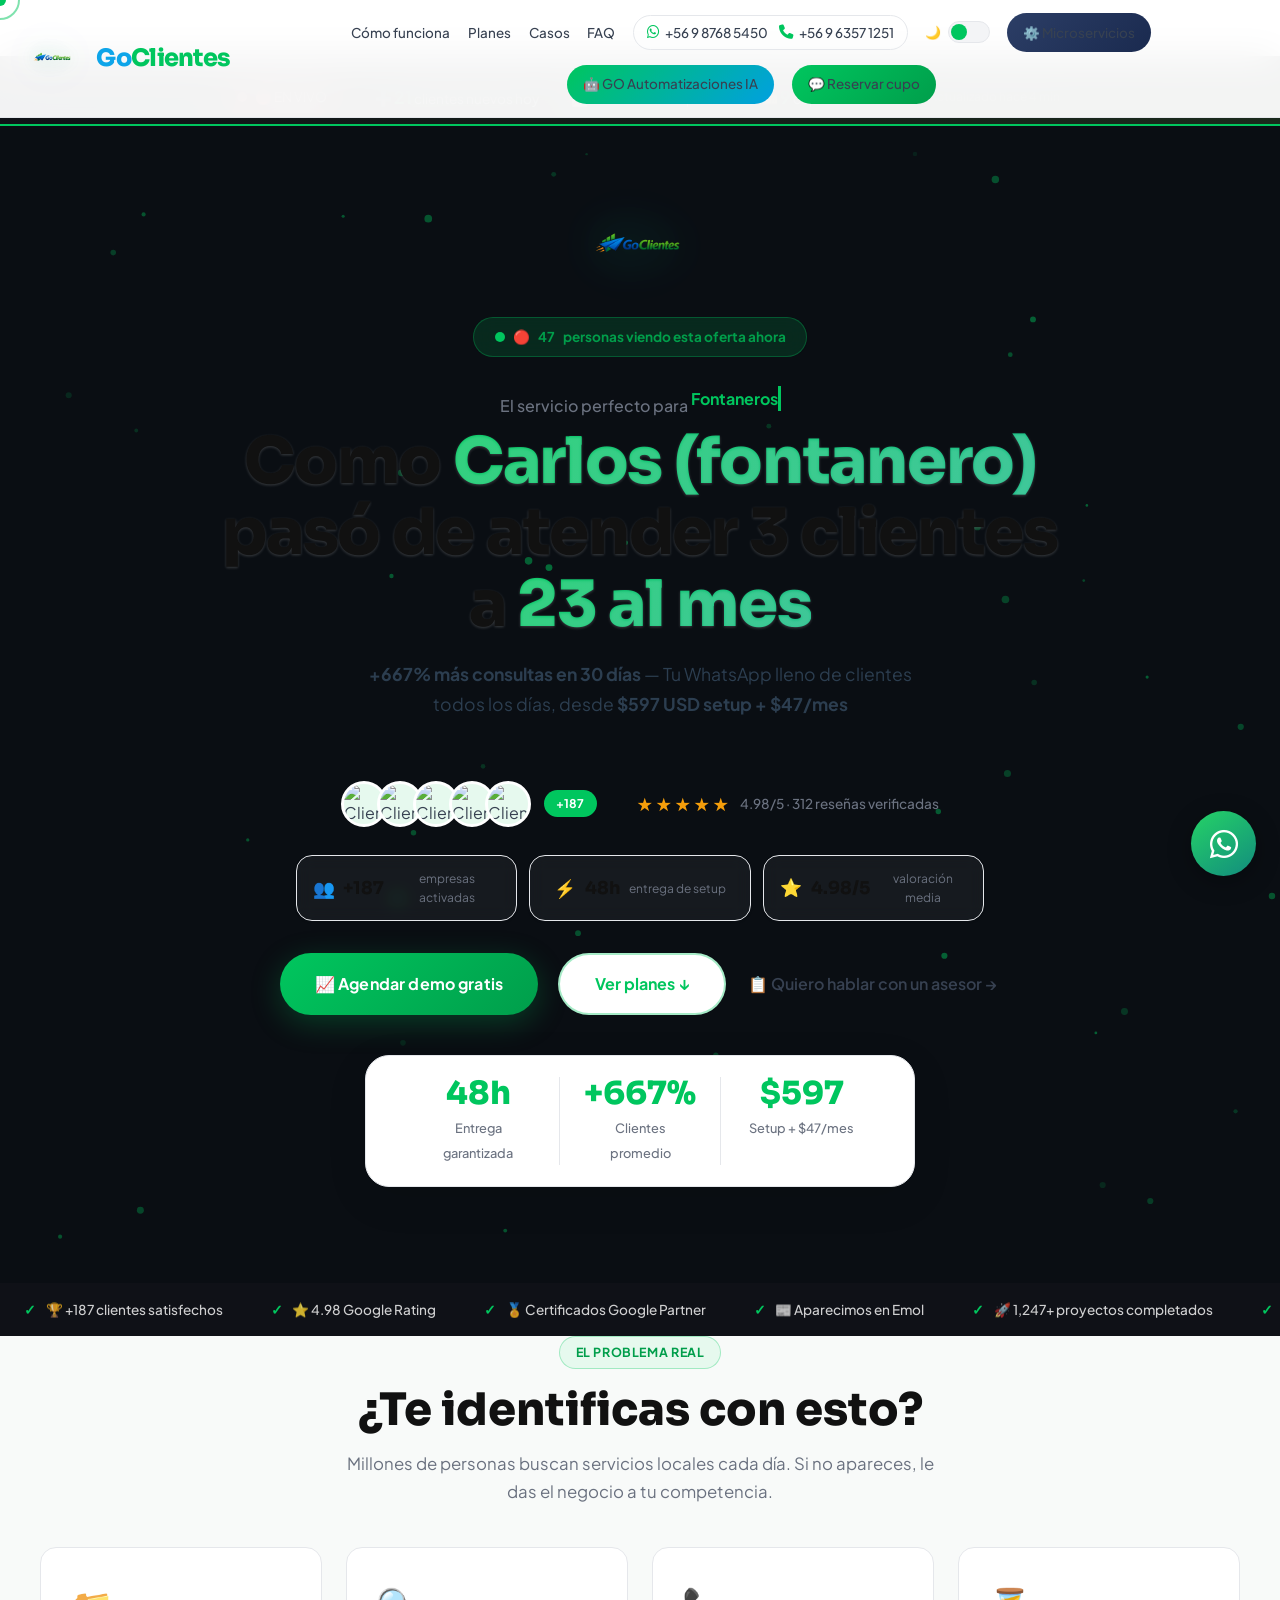
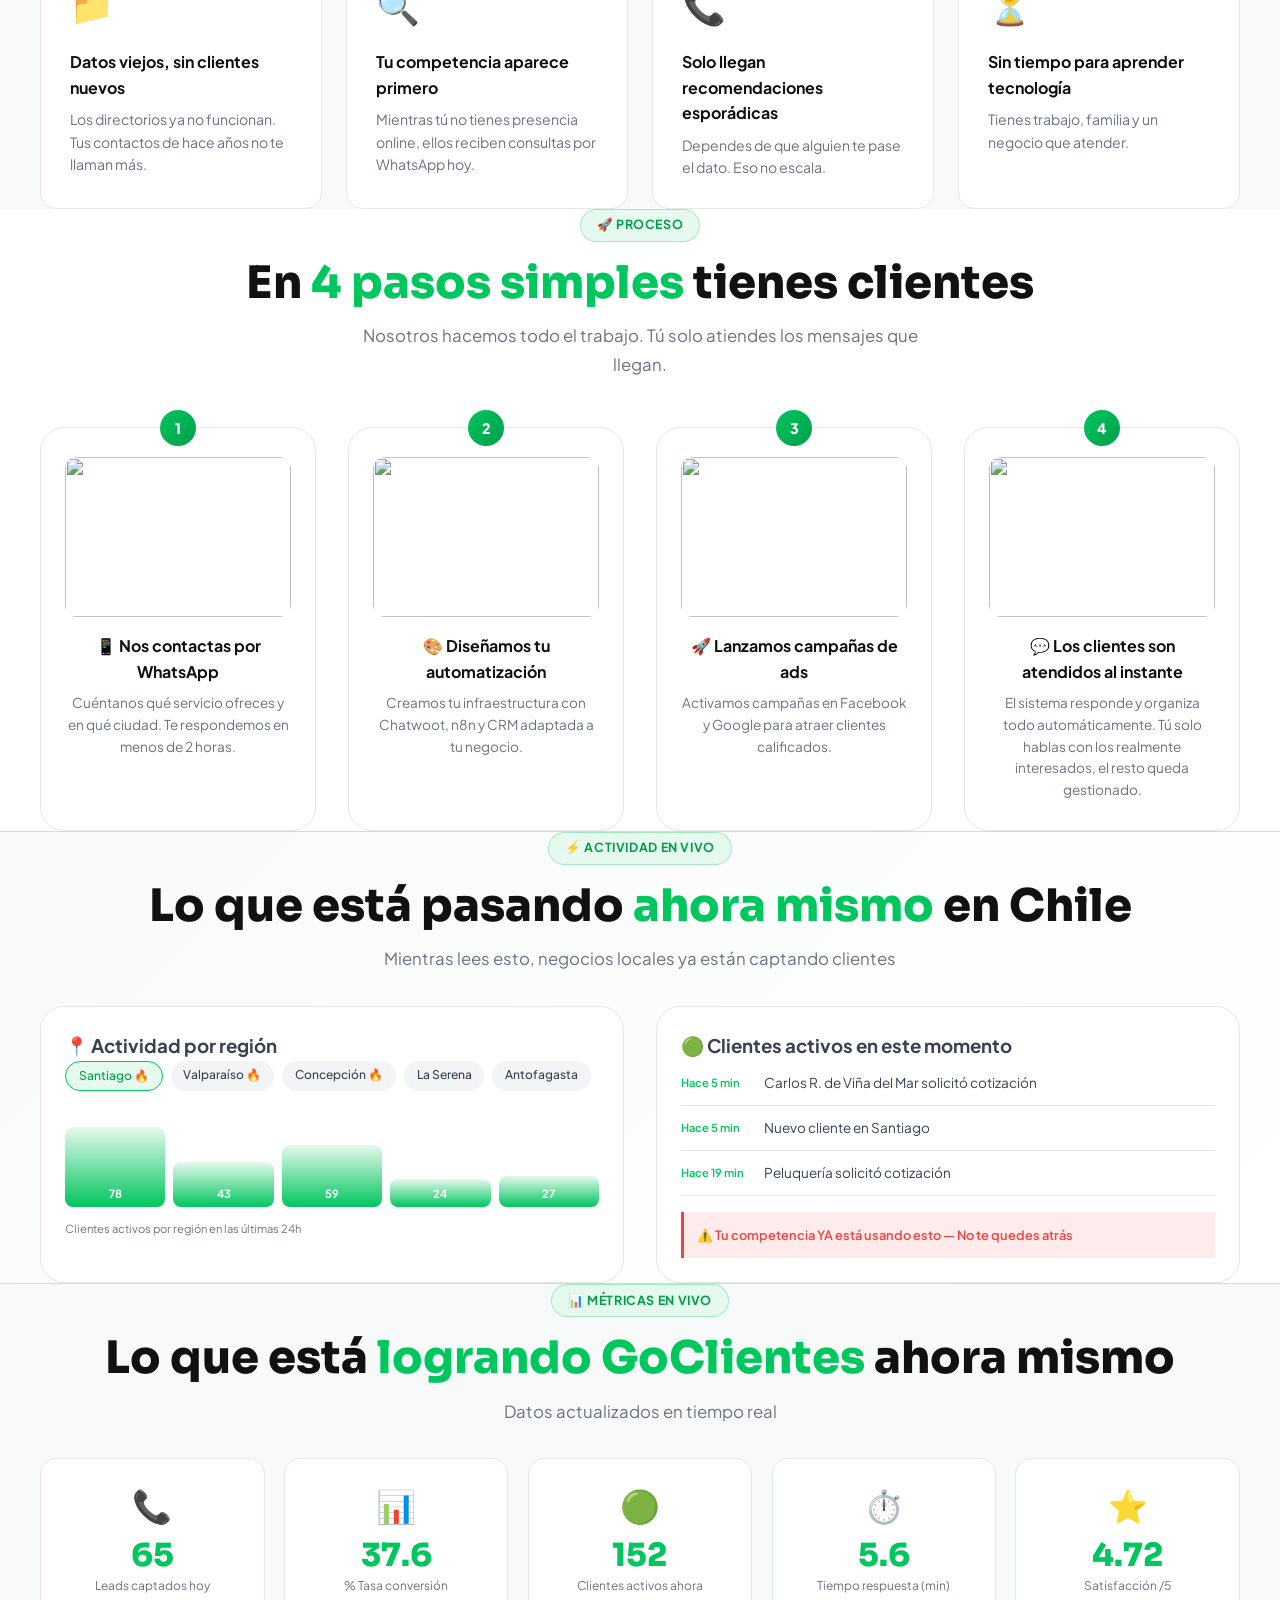
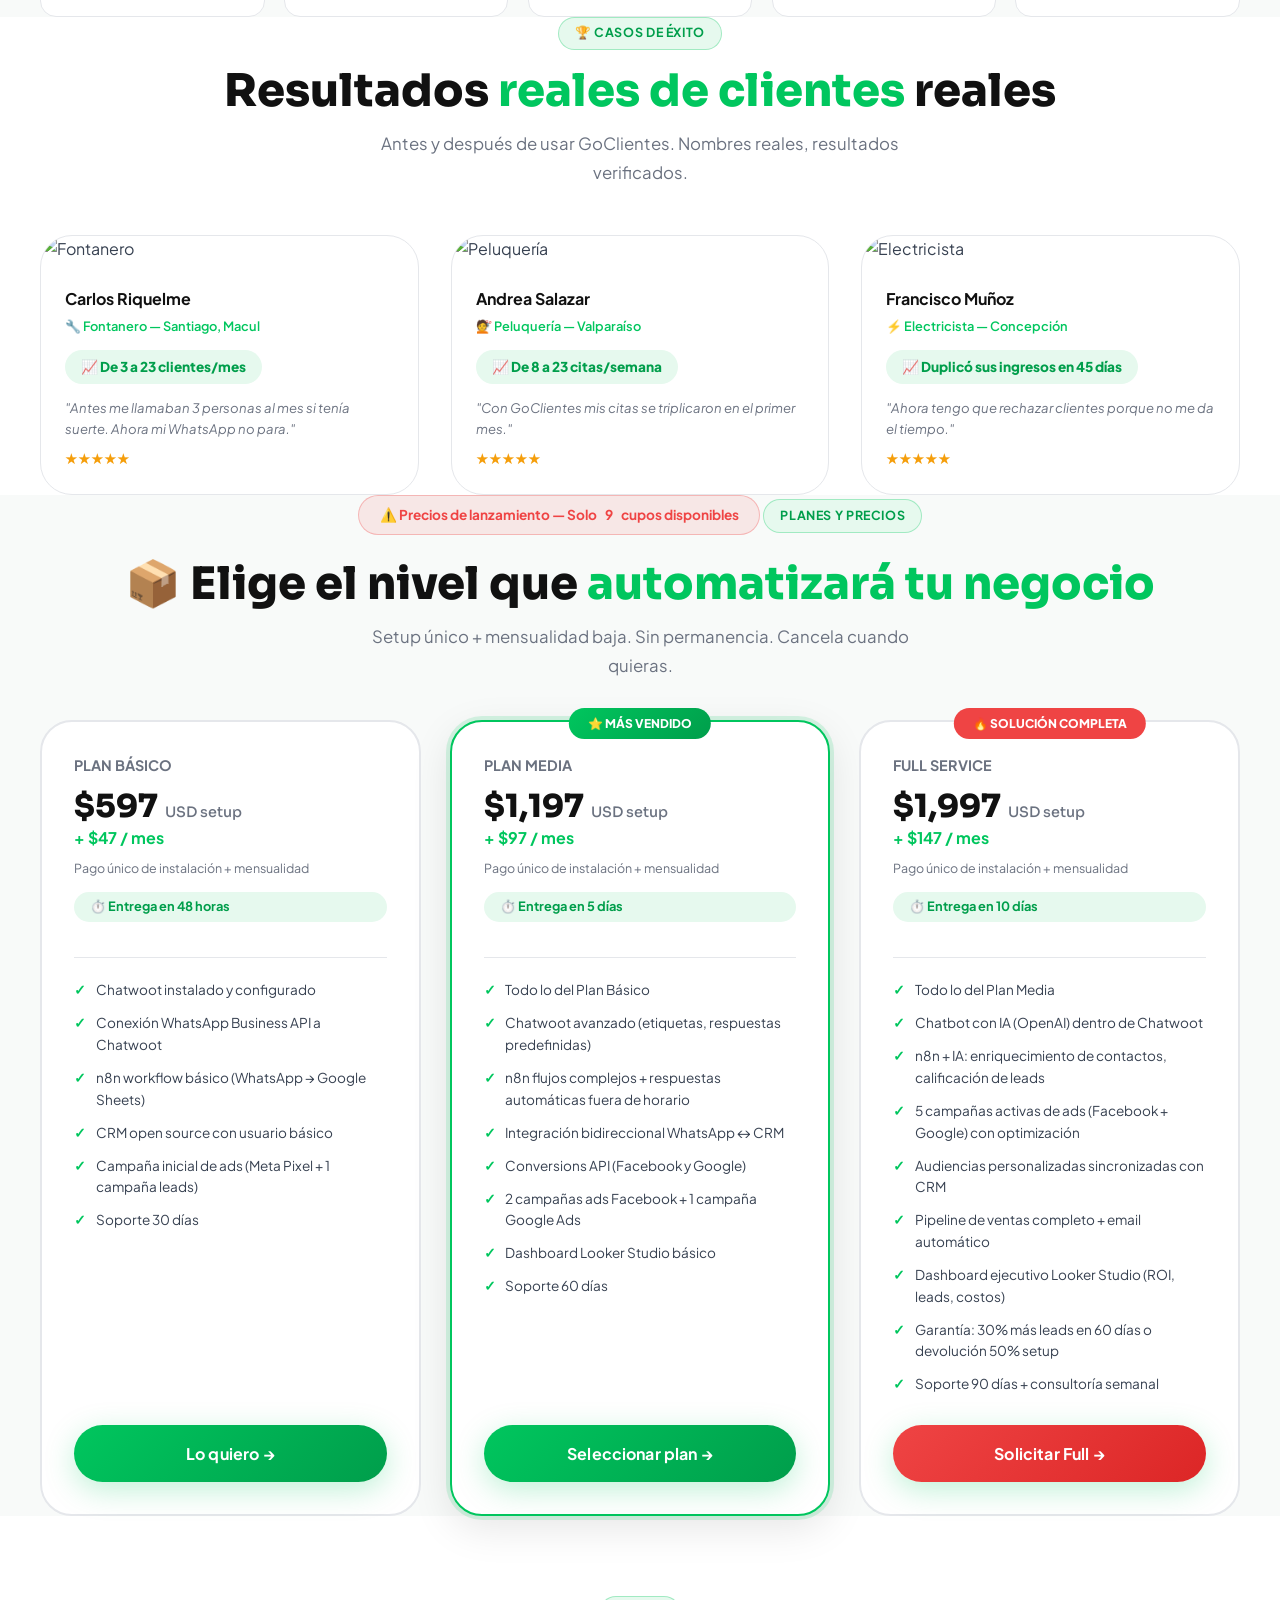
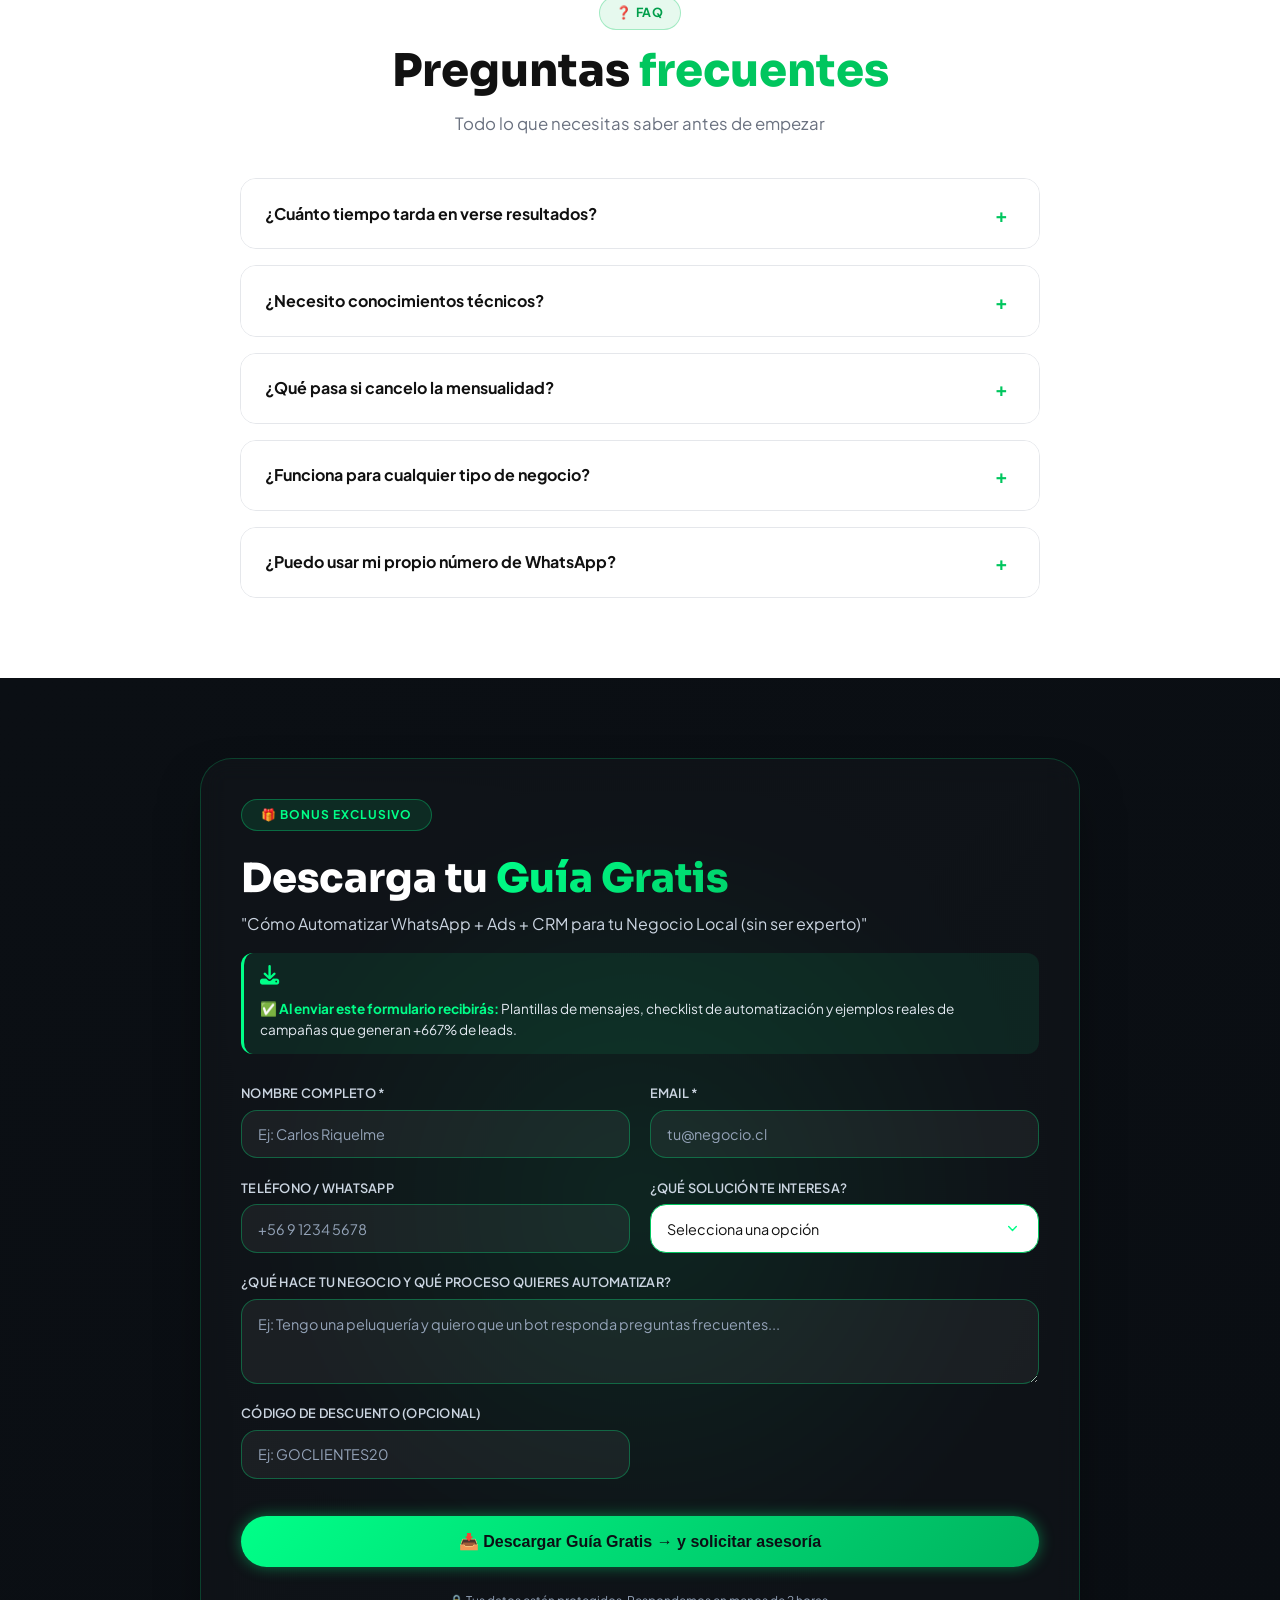
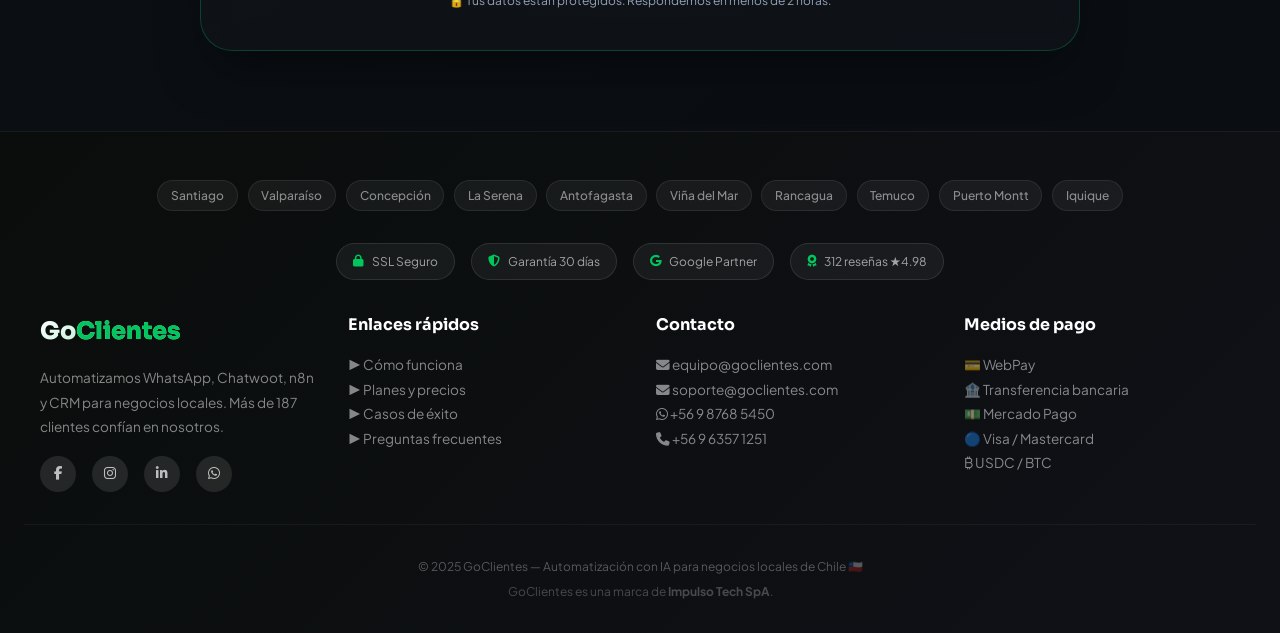
==== commit de6e7f58: "Ajustes finales de header y branding en producción" ====
--- a/index.html
+++ b/index.html
@@ -174,13 +174,16 @@
       text-decoration:none;
     }
     .logo-img{
-      width:52px;
-      height:52px;
+      width:62px;
+      height:62px;
       object-fit:contain;
       filter:
         drop-shadow(0 0 10px rgba(0,198,94,0.35))
         drop-shadow(0 0 20px rgba(0,150,255,0.20));
       transition:all .3s ease;
+    }
+    .logo-wrap {
+      min-width: 0;
     }
     .logo-wrap:hover .logo-img{
       transform:scale(1.08) rotate(-3deg);
